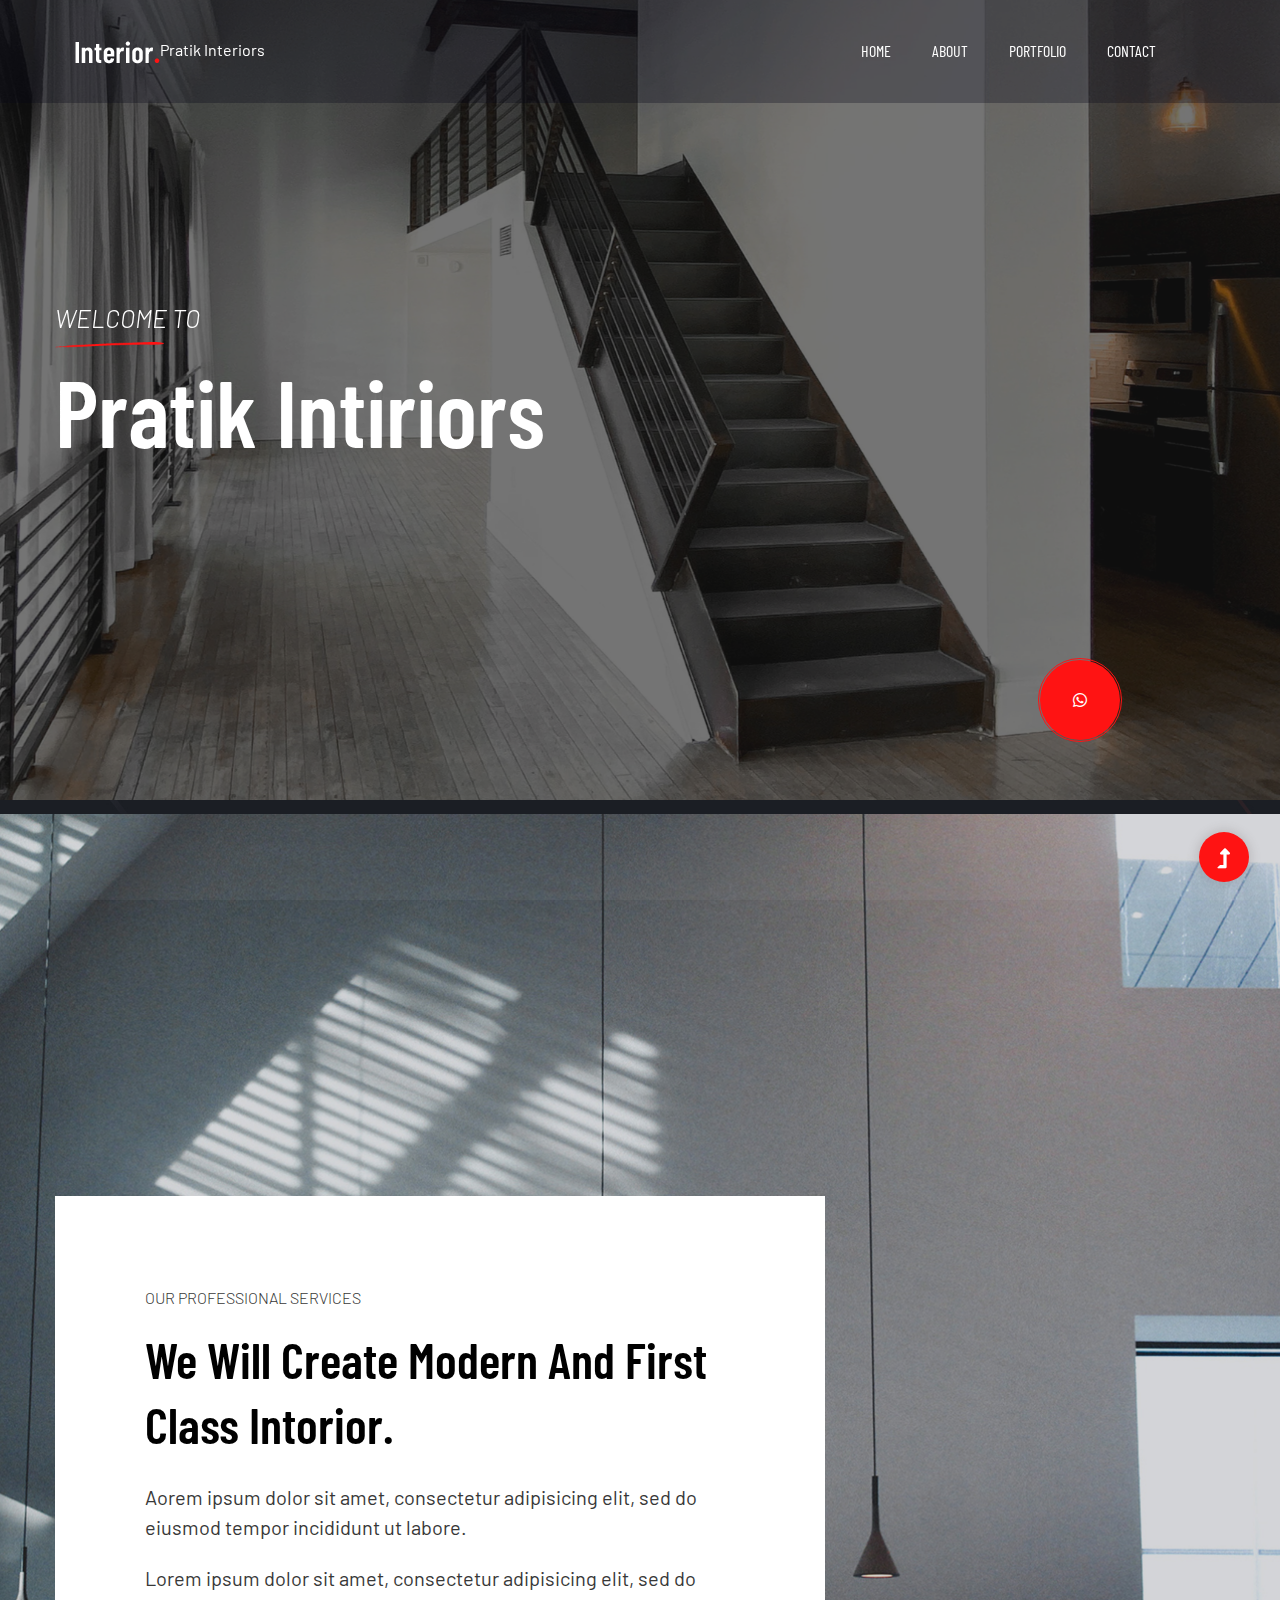
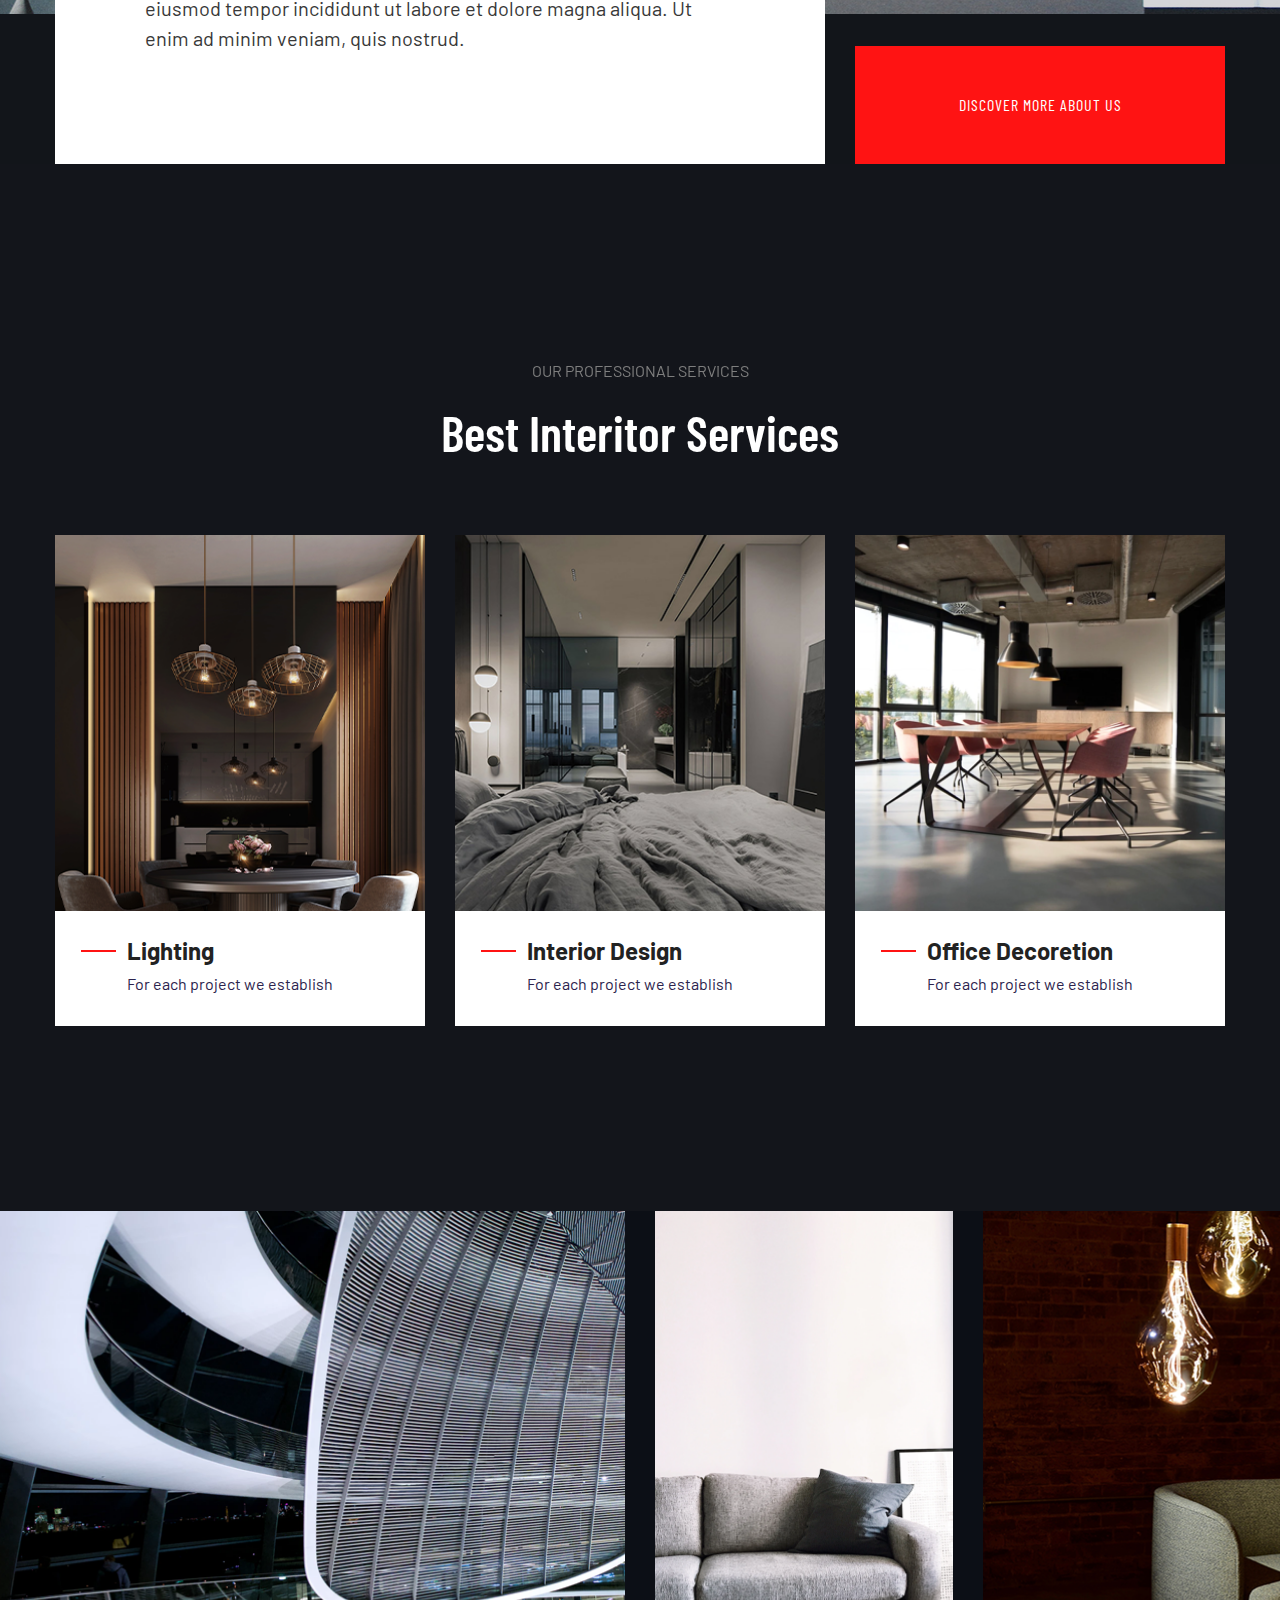
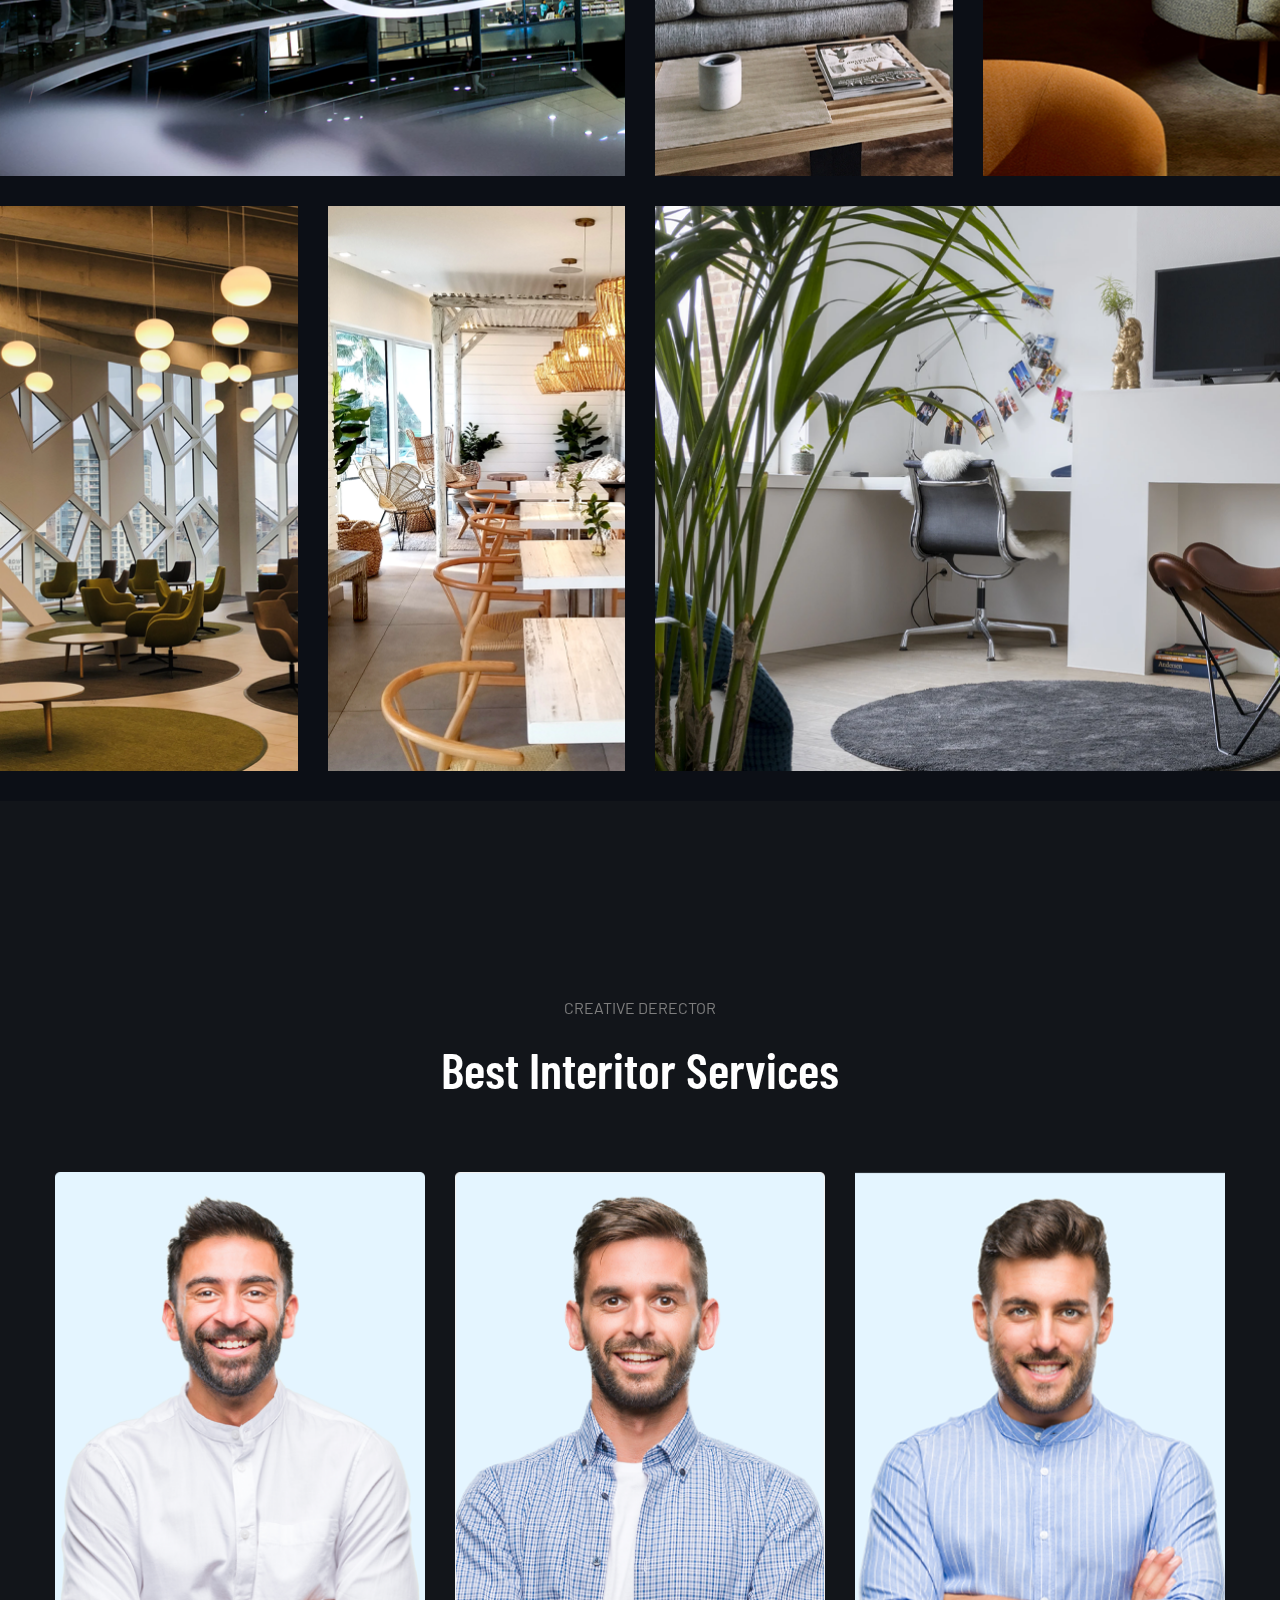
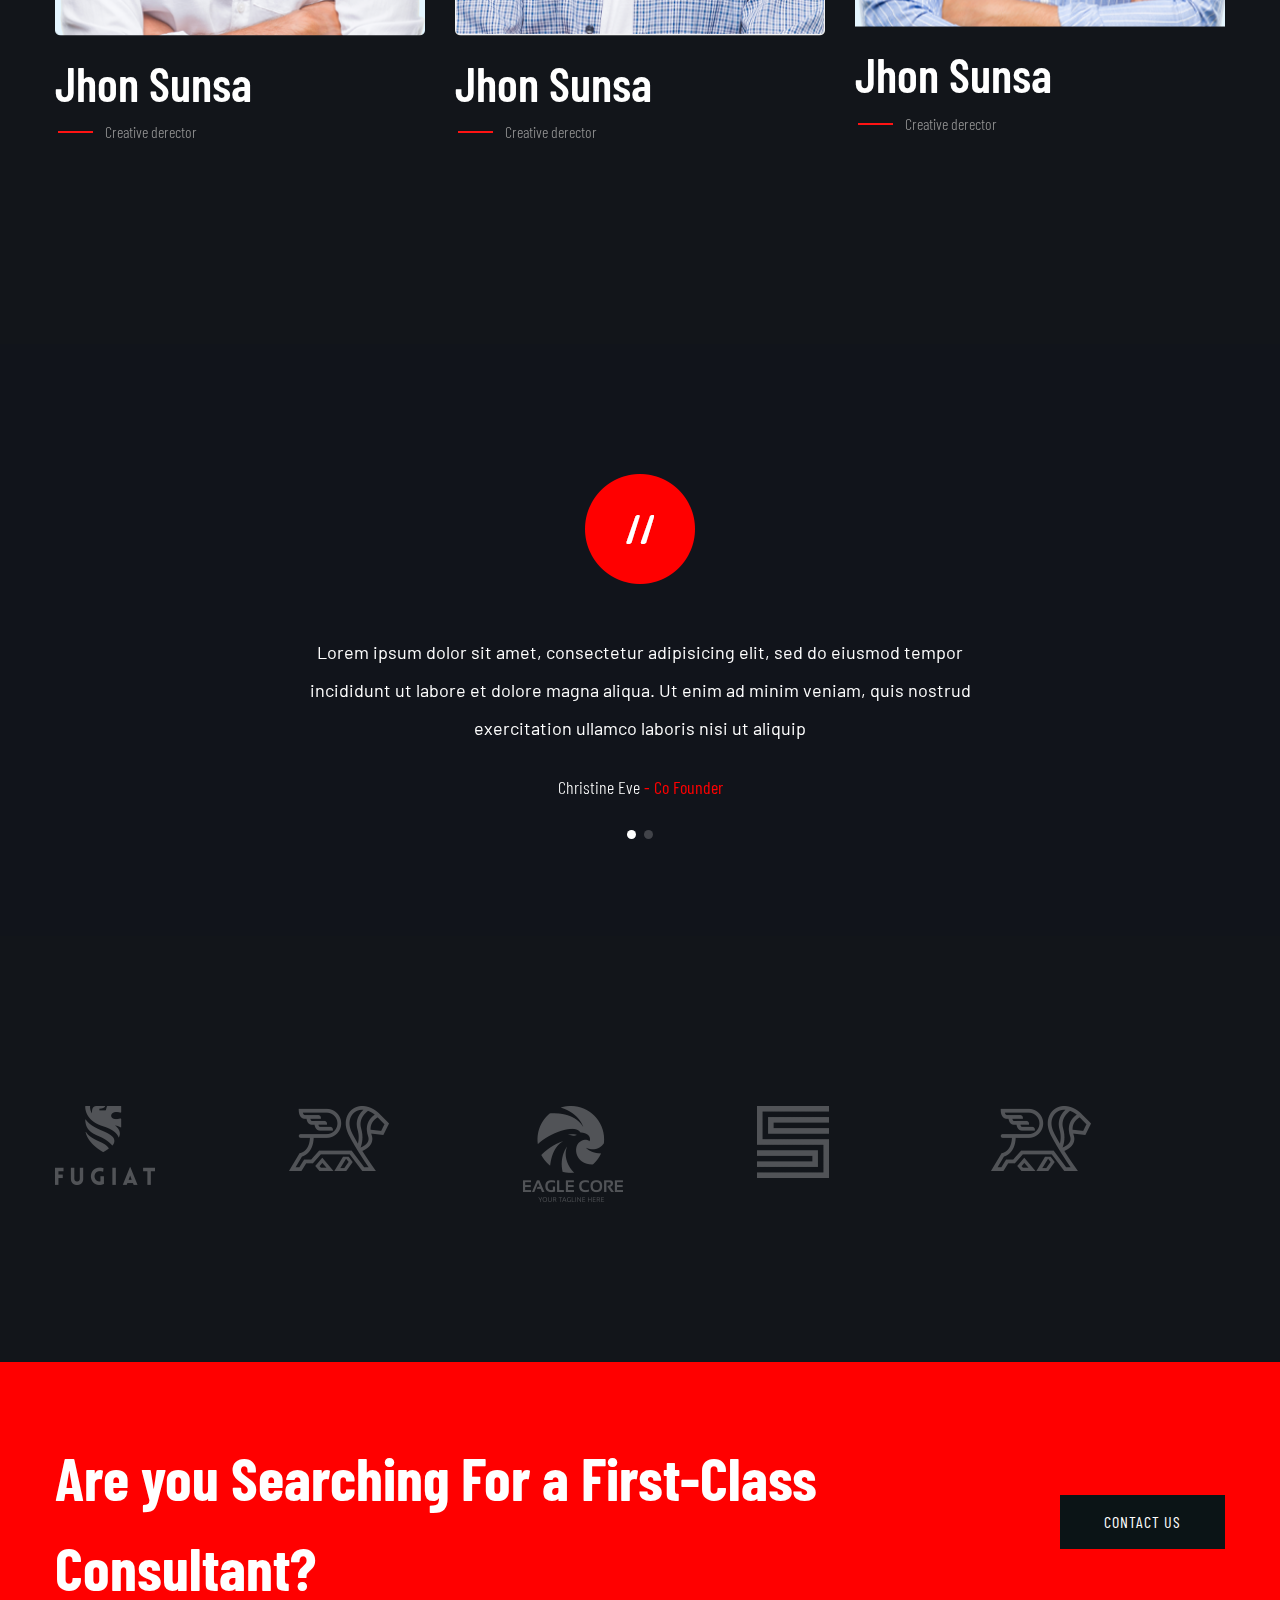
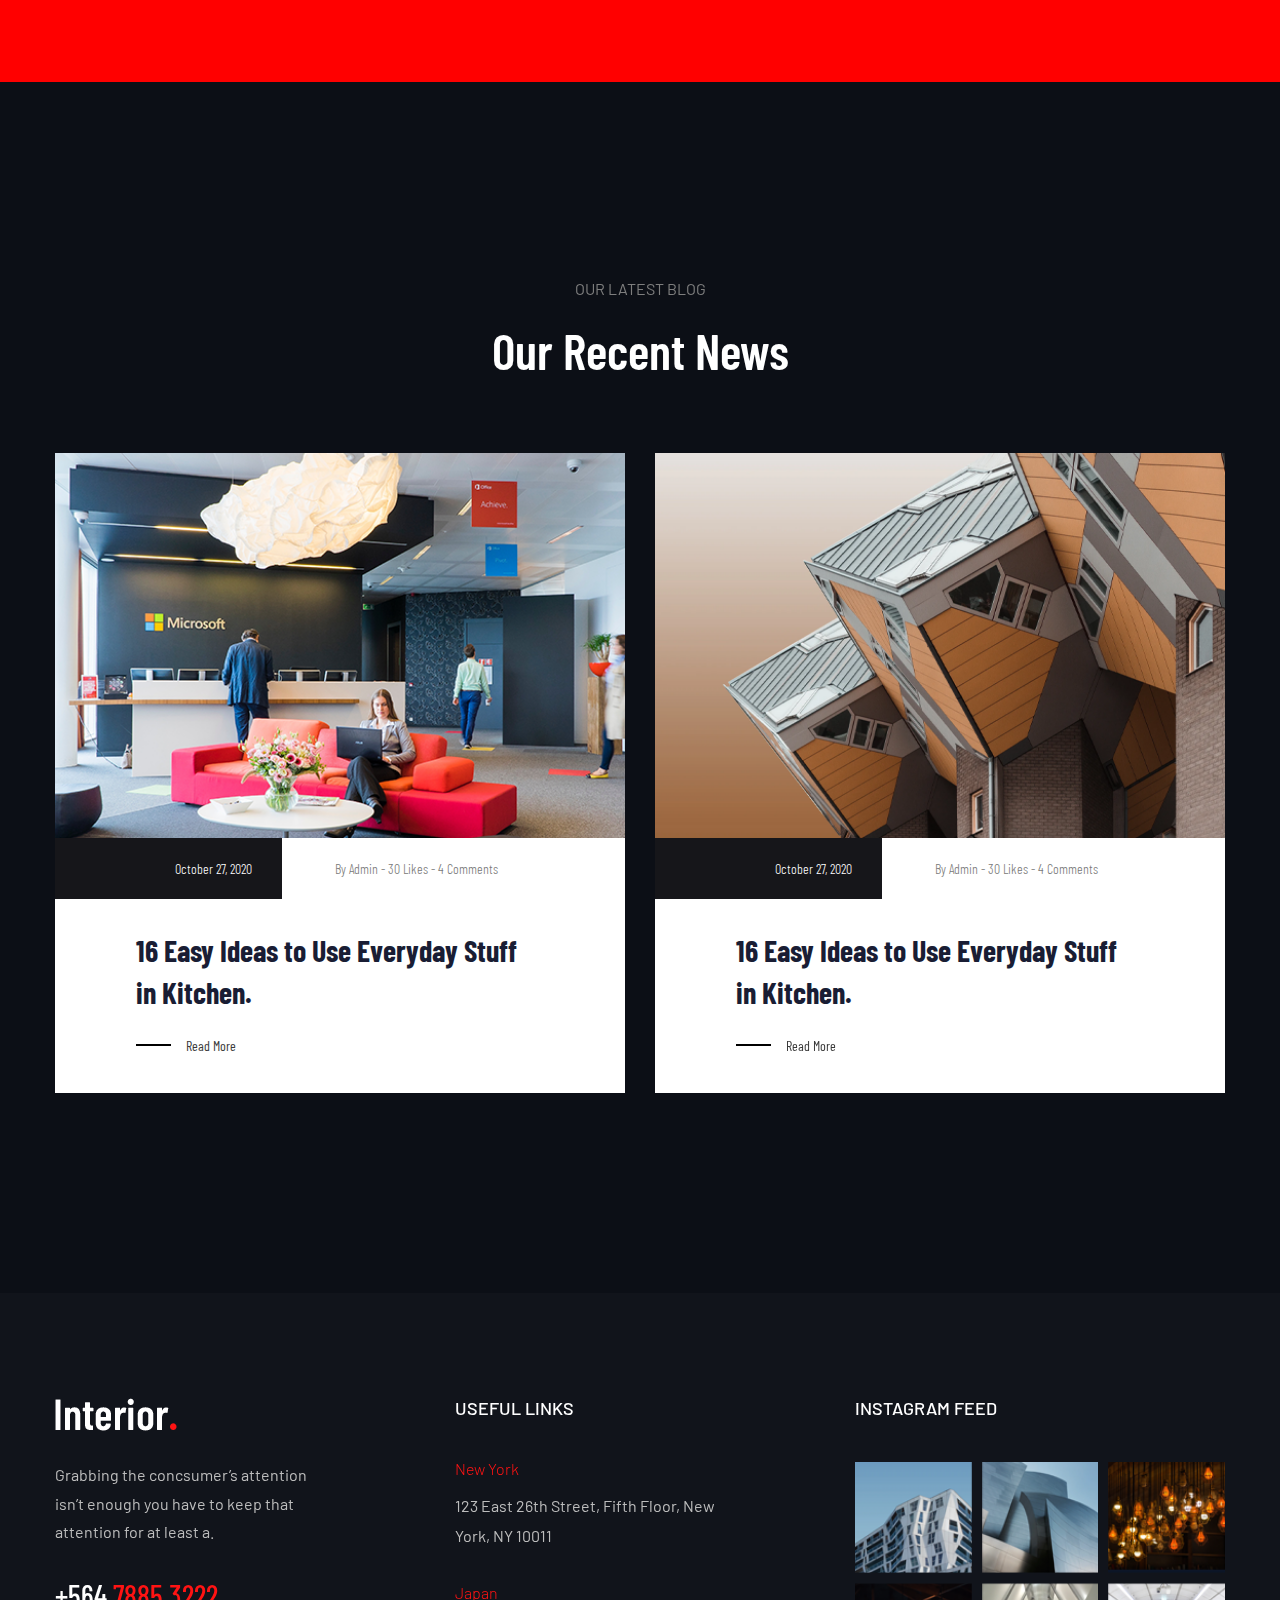
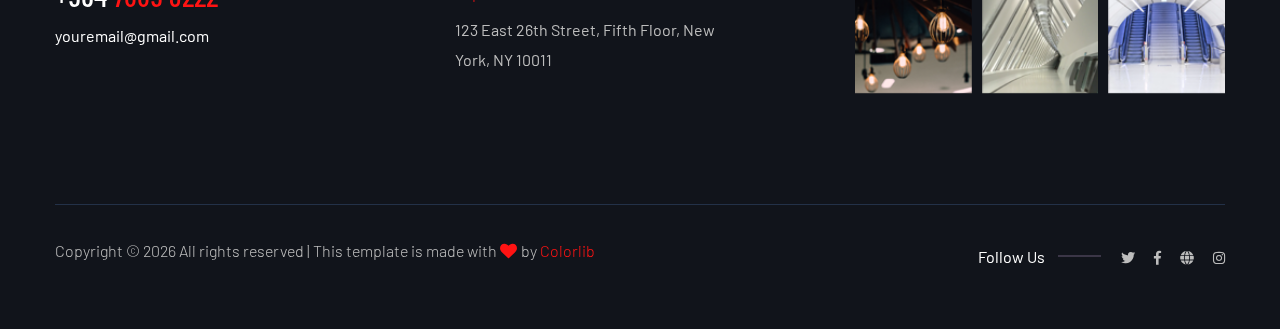
==== site/index.html @ 5733f77b "Initial VErsion" ====
<!DOCTYPE html>
<html class="no-js" lang="zxx">
  <head>
    <meta charset="utf-8" />
    <meta http-equiv="x-ua-compatible" content="ie=edge" />
    <title>Interior Design HTML-5 Template</title>
    <meta name="description" content="" />
    <meta name="viewport" content="width=device-width, initial-scale=1" />
    <link rel="manifest" href="site.webmanifest" />
    <link
      rel="shortcut icon"
      type="image/x-icon"
      href="assets/img/favicon.ico"
    />

    <!-- CSS here -->
    <link rel="stylesheet" href="assets/css/bootstrap.min.css" />
    <link rel="stylesheet" href="assets/css/owl.carousel.min.css" />
    <link rel="stylesheet" href="assets/css/slicknav.css" />
    <link rel="stylesheet" href="assets/css/flaticon.css" />
    <link rel="stylesheet" href="assets/css/animate.min.css" />
    <link rel="stylesheet" href="assets/css/magnific-popup.css" />
    <link rel="stylesheet" href="assets/css/fontawesome-all.min.css" />
    <link rel="stylesheet" href="assets/css/themify-icons.css" />
    <link rel="stylesheet" href="assets/css/slick.css" />
    <link rel="stylesheet" href="assets/css/nice-select.css" />
    <link rel="stylesheet" href="assets/css/style.css" />
  </head>

  <body class="body-bg">
    <!--? Preloader Start -->
    <div id="preloader-active">
      <div class="preloader d-flex align-items-center justify-content-center">
        <div class="preloader-inner position-relative">
          <div class="preloader-circle"></div>
          <div class="preloader-img pere-text">
            <img src="assets/img/logo/loder.jpg" alt="" />
          </div>
        </div>
      </div>
    </div>
    <header>
      <!-- Header Start -->
      <div class="header-area header-transparent">
        <div class="main-header header-sticky">
          <div class="container-fluid">
            <div
              class="menu-wrapper d-flex align-items-center justify-content-between"
            >
              <!-- Logo -->
              <div class="logo">
                <a href="index.html"
                  ><img src="assets/img/logo/logo.png" alt="" />Pratik
                  Interiors</a
                >
              </div>
              <!-- Main-menu -->
              <div class="main-menu f-right d-none d-lg-block">
                <nav>
                  <ul id="navigation">
                    <li><a href="index.html">Home</a></li>
                    <li><a href="about.html">About</a></li>
                    <li>
                      <a href="blog.html">Portfolio</a>
                      <ul class="submenu">
                        <li><a href="blog.html">Residential Projects</a></li>
                        <li>
                          <a href="blog_details.html">Commercial Projects</a>
                        </li>
                      </ul>
                    </li>
                    <li><a href="contact.html">Contact</a></li>
                  </ul>
                </nav>
              </div>
              <!-- Header-btn -->
              <!-- Mobile Menu -->
              <div class="col-12">
                <div class="mobile_menu d-block d-lg-none"></div>
              </div>
            </div>
          </div>
        </div>
      </div>
      <!-- Header End -->
    </header>
    <main>
      <!--? slider Area Start-->
      <div class="slider-area">
        <div class="slider-active dot-style">
          <!-- Single Slider -->
          <div
            class="single-slider slider-height hero-overly d-flex align-items-center"
          >
            <div class="container">
              <div class="row">
                <div class="col-xl-6 col-lg-6">
                  <div class="hero__caption">
                    <span data-animation="fadeInLeft" data-delay=".4s"
                      >Welcome to</span
                    >
                    <h1 data-animation="fadeInLeft" data-delay=".6s">
                      Pratik Intiriors
                    </h1>
                  </div>
                </div>
              </div>
            </div>
          </div>
          <!-- Single Slider -->
          <div
            class="single-slider slider-height hero-overly d-flex align-items-center"
          >
            <div class="container">
              <div class="row">
                <div class="col-xl-6 col-lg-6">
                  <div class="hero__caption">
                    <span data-animation="fadeInLeft" data-delay=".4s"
                      >Welcome to Intorior</span
                    >
                    <h1 data-animation="fadeInLeft" data-delay=".6s">
                      Modern Interior & Design
                    </h1>
                  </div>
                </div>
              </div>
            </div>
          </div>
        </div>
        <!-- Video icon -->
        <div class="video-icon">
          <a
            class="btn-icon"
            href="https://api.whatsapp.com/send?phone=+919704038269&amp;text=Hi%2C%20I%20would%20like%20to%20connect%20with%20Pratik%20Interiors."
            ><i class="fab fa-whatsapp"></i
          ></a>
        </div>
      </div>
      <!-- slider Area End-->
      <!--? our info Start -->
      <div
        class="our-info-area pt-10 pb-1 section-bg"
        data-background="assets/img/gallery/section_bg02.jpg"
      >
        <div class="container">
          <div class="row justify-content-between"></div>
        </div>
      </div>
      <!-- Our Info start -->
      <!--? Professional Services Start -->
      <div
        class="professional-services section-bg d-none d-md-block"
        data-background="assets/img/gallery/section_bg04.jpg"
      ></div>
      <div class="profession-caption">
        <div class="container">
          <div class="row align-items-end">
            <div class="col-lg-8">
              <!-- Section Tittle -->
              <div class="section-tittle profession-details">
                <span>Our Professional Services</span>
                <h2>We will create modern and first class intorior.</h2>
                <p>
                  Aorem ipsum dolor sit amet, consectetur adipisicing elit, sed
                  do eiusmod tempor incididunt ut labore.
                </p>
                <p>
                  Lorem ipsum dolor sit amet, consectetur adipisicing elit, sed
                  do eiusmod tempor incididunt ut labore et dolore magna aliqua.
                  Ut enim ad minim veniam, quis nostrud.
                </p>
              </div>
            </div>
            <div class="col-lg-4 col-md-6">
              <a href="about.html" class="btn btn3">Discover More About Us</a>
            </div>
          </div>
        </div>
      </div>
      <!-- Professional Services End -->
      <!-- our info End -->
      <!--? Services Ara Start -->
      <div class="services-area section-padding3">
        <div class="container">
          <div class="row justify-content-center">
            <div class="cl-xl-7 col-lg-8 col-md-10">
              <!-- Section Tittle -->
              <div class="section-tittle text-center mb-70">
                <span>Our Professional Services</span>
                <h2>Best Interitor Services</h2>
              </div>
            </div>
          </div>
          <div class="row">
            <div class="col-lg-4 col-md-6 col-sm-10">
              <div class="single-services mb-200">
                <div class="services-img">
                  <img src="assets/img/gallery/services1.png" alt="" />
                </div>
                <div class="services-caption">
                  <h3><a href="services.html">Lighting</a></h3>
                  <p class="pera1">For each project we establish</p>
                  <p class="pera2">
                    For each project we establish relationships with partners
                    who we know will help us.
                  </p>
                </div>
              </div>
            </div>
            <div class="col-lg-4 col-md-6 col-sm-10">
              <div class="single-services mb-200">
                <div class="services-img">
                  <img src="assets/img/gallery/services2.png" alt="" />
                </div>
                <div class="services-caption">
                  <h3><a href="services.html">Interior Design</a></h3>
                  <p class="pera1">For each project we establish</p>
                  <p class="pera2">
                    For each project we establish relationships with partners
                    who we know will help us.
                  </p>
                </div>
              </div>
            </div>
            <div class="col-lg-4 col-md-6 col-sm-10">
              <div class="single-services mb-200">
                <div class="services-img">
                  <img src="assets/img/gallery/services3.png" alt="" />
                </div>
                <div class="services-caption">
                  <h3><a href="services.html">Office Decoretion</a></h3>
                  <p class="pera1">For each project we establish</p>
                  <p class="pera2">
                    For each project we establish relationships with partners
                    who we know will help us.
                  </p>
                </div>
              </div>
            </div>
          </div>
        </div>
      </div>
      <!-- Services Ara End -->
      <!--? Gallery Area Start -->
      <div class="gallery-area">
        <div class="container-fluid p-0 fix">
          <div class="row">
            <div class="col-xl-6 col-lg-4 col-md-6">
              <div class="single-gallery mb-30">
                <div
                  class="gallery-img"
                  style="background-image: url(assets/img/gallery/gallery1.png)"
                ></div>
                <div class="thumb-content-box">
                  <div class="thumb-content">
                    <h3><span>Intorior</span>Burj Khalifa</h3>
                    <a href="work.html"><i class="fas fa-angle-right"></i></a>
                  </div>
                </div>
              </div>
            </div>
            <div class="col-xl-3 col-lg-4 col-md-6">
              <div class="single-gallery mb-30">
                <div
                  class="gallery-img"
                  style="background-image: url(assets/img/gallery/gallery2.png)"
                ></div>
                <div class="thumb-content-box">
                  <div class="thumb-content">
                    <h3><span>Intorior</span>Burj Khalifa</h3>
                    <a href="work.html"><i class="fas fa-angle-right"></i></a>
                  </div>
                </div>
              </div>
            </div>
            <div class="col-xl-3 col-lg-4 col-md-6">
              <div class="single-gallery mb-30">
                <div
                  class="gallery-img"
                  style="background-image: url(assets/img/gallery/gallery3.png)"
                ></div>
                <div class="thumb-content-box">
                  <div class="thumb-content">
                    <h3><span>Intorior</span>Burj Khalifa</h3>
                    <a href="work.html"><i class="fas fa-angle-right"></i></a>
                  </div>
                </div>
              </div>
            </div>
            <div class="col-xl-3 col-lg-4 col-md-6">
              <div class="single-gallery mb-30">
                <div
                  class="gallery-img"
                  style="background-image: url(assets/img/gallery/gallery4.png)"
                ></div>
                <div class="thumb-content-box">
                  <div class="thumb-content">
                    <h3><span>Intorior</span>Burj Khalifa</h3>
                    <a href="work.html"><i class="fas fa-angle-right"></i></a>
                  </div>
                </div>
              </div>
            </div>
            <div class="col-xl-3 col-lg-4 col-md-6">
              <div class="single-gallery mb-30">
                <div
                  class="gallery-img"
                  style="background-image: url(assets/img/gallery/gallery5.png)"
                ></div>
                <div class="thumb-content-box">
                  <div class="thumb-content">
                    <h3><span>Intorior</span>Burj Khalifa</h3>
                    <a href="work.html"><i class="fas fa-angle-right"></i></a>
                  </div>
                </div>
              </div>
            </div>
            <div class="col-xl-6 col-lg-4 col-md-6">
              <div class="single-gallery mb-30">
                <div
                  class="gallery-img"
                  style="background-image: url(assets/img/gallery/gallery6.png)"
                ></div>
                <div class="thumb-content-box">
                  <div class="thumb-content">
                    <h3><span>Intorior</span>Burj Khalifa</h3>
                    <a href="work.html"><i class="fas fa-angle-right"></i></a>
                  </div>
                </div>
              </div>
            </div>
          </div>
        </div>
      </div>
      <!-- Gallery Area End -->
      <!-- Team Start -->
      <div class="team-area section-padding30">
        <div class="container">
          <div class="row justify-content-center">
            <div class="cl-xl-7 col-lg-8 col-md-10">
              <!-- Section Tittle -->
              <div class="section-tittle text-center mb-70">
                <span>Creative derector</span>
                <h2>Best Interitor Services</h2>
              </div>
            </div>
          </div>
          <div class="row">
            <!-- single Tem -->
            <div class="col-xl-4 col-lg-4 col-md-6 col-sm-">
              <div class="single-team mb-30">
                <div class="team-img">
                  <img src="assets/img/gallery/team2.png" alt="" />
                </div>
                <div class="team-caption">
                  <h3><a href="#">Jhon Sunsa</a></h3>
                  <span>Creative derector</span>
                </div>
              </div>
            </div>
            <div class="col-xl-4 col-lg-4 col-md-6 col-sm-">
              <div class="single-team mb-30">
                <div class="team-img">
                  <img src="assets/img/gallery/team3.png" alt="" />
                </div>
                <div class="team-caption">
                  <h3><a href="#">Jhon Sunsa</a></h3>
                  <span>Creative derector</span>
                </div>
              </div>
            </div>
            <div class="col-xl-4 col-lg-4 col-md-6 col-sm-">
              <div class="single-team mb-30">
                <div class="team-img">
                  <img src="assets/img/gallery/team1.png" alt="" />
                </div>
                <div class="team-caption">
                  <h3><a href="#">Jhon Sunsa</a></h3>
                  <span>Creative derector</span>
                </div>
              </div>
            </div>
          </div>
        </div>
      </div>
      <!-- Team End -->
      <!-- Testimonial Start -->
      <div class="testimonial-area testimonial-padding">
        <div class="container">
          <!-- Testimonial contents -->
          <div class="row d-flex justify-content-center">
            <div class="col-xl-8 col-lg-8 col-md-10">
              <div class="h1-testimonial-active dot-style">
                <!-- Single Testimonial -->
                <div class="single-testimonial text-center">
                  <!-- Testimonial Content -->
                  <div class="testimonial-caption">
                    <div class="testimonial-top-cap">
                      <img src="assets/img/gallery/testi-logo.png" alt="" />
                      <p>
                        Lorem ipsum dolor sit amet, consectetur adipisicing
                        elit, sed do eiusmod tempor incididunt ut labore et
                        dolore magna aliqua. Ut enim ad minim veniam, quis
                        nostrud exercitation ullamco laboris nisi ut aliquip
                      </p>
                    </div>
                    <!-- founder -->
                    <div class="testimonial-founder">
                      <div class="founder-img">
                        <span><strong>Christine Eve</strong> - Co Founder</span>
                      </div>
                    </div>
                  </div>
                </div>
                <!-- Single Testimonial -->
                <div class="single-testimonial text-center">
                  <!-- Testimonial Content -->
                  <div class="testimonial-caption">
                    <div class="testimonial-top-cap">
                      <img src="assets/img/gallery/testi-logo.png" alt="" />
                      <p>
                        Lorem ipsum dolor sit amet, consectetur adipisicing
                        elit, sed do eiusmod tempor incididunt ut labore et
                        dolore magna aliqua. Ut enim ad minim veniam, quis
                        nostrud exercitation ullamco laboris nisi ut aliquip
                      </p>
                    </div>
                    <!-- founder -->
                    <div class="testimonial-founder">
                      <div class="founder-img">
                        <span><strong>Christine Eve</strong> - Co Founder</span>
                      </div>
                    </div>
                  </div>
                </div>
              </div>
            </div>
          </div>
        </div>
      </div>
      <!-- Testimonial End -->
      <!-- Brand Area Start -->
      <div class="brand-area pt-120 pb-120">
        <div class="container">
          <div class="brand-active brand-border pt-50 pb-40">
            <div class="single-brand">
              <img src="assets/img/gallery/brand1.png" alt="" />
            </div>
            <div class="single-brand">
              <img src="assets/img/gallery/brand2.png" alt="" />
            </div>
            <div class="single-brand">
              <img src="assets/img/gallery/brand3.png" alt="" />
            </div>
            <div class="single-brand">
              <img src="assets/img/gallery/brand4.png" alt="" />
            </div>
            <div class="single-brand">
              <img src="assets/img/gallery/brand2.png" alt="" />
            </div>
            <div class="single-brand">
              <img src="assets/img/gallery/brand5.png" alt="" />
            </div>
          </div>
        </div>
      </div>
      <!-- Brand Area End -->
      <!-- Want To work -->
      <section class="wantToWork-area w-padding2">
        <div class="container">
          <div class="row align-items-center justify-content-between">
            <div class="col-xl-8 col-lg-8 col-md-8">
              <div class="wantToWork-caption wantToWork-caption2">
                <h2>Are you Searching For a First-Class Consultant?</h2>
              </div>
            </div>
            <div class="col-xl-2 col-lg-2 col-md-3">
              <a href="#" class="btn btn-black f-right">Contact Us</a>
            </div>
          </div>
        </div>
      </section>
      <!-- Want To work End -->
      <!-- Blog Area Start -->
      <div class="home-blog-area section-padding30">
        <div class="container">
          <!-- Section Tittle -->
          <div class="row">
            <div class="col-lg-12">
              <div class="section-tittle text-center mb-70">
                <span>Our latest blog</span>
                <h2>Our recent news</h2>
              </div>
            </div>
          </div>
          <div class="row">
            <div class="col-xl-6 col-lg-6 col-md-6">
              <div class="home-blog-single mb-30">
                <div class="blog-img-cap">
                  <div class="blog-img">
                    <img src="assets/img/gallery/home_blog1.png" alt="" />
                  </div>
                  <ul>
                    <li class="black-bg">October 27, 2020</li>
                    <li>By Admin - 30 Likes - 4 Comments</li>
                  </ul>
                  <div class="blog-cap">
                    <h3>
                      <a href="blog_details.html"
                        >16 Easy Ideas to Use Everyday Stuff in Kitchen.</a
                      >
                    </h3>
                    <a href="blog_details.html" class="more-btn">Read more</a>
                  </div>
                </div>
              </div>
            </div>
            <div class="col-xl-6 col-lg-6 col-md-6">
              <div class="home-blog-single mb-30">
                <div class="blog-img-cap">
                  <div class="blog-img">
                    <img src="assets/img/gallery/home_blog2.png" alt="" />
                  </div>
                  <ul>
                    <li class="black-bg">October 27, 2020</li>
                    <li>By Admin - 30 Likes - 4 Comments</li>
                  </ul>
                  <div class="blog-cap">
                    <h3>
                      <a href="blog_details.html"
                        >16 Easy Ideas to Use Everyday Stuff in Kitchen.</a
                      >
                    </h3>
                    <a href="blog_details.html" class="more-btn">Read more</a>
                  </div>
                </div>
              </div>
            </div>
          </div>
        </div>
      </div>
      <!-- Blog Area End -->
    </main>
    <footer>
      <!--? Footer Start-->
      <div class="footer-area footer-bg">
        <div class="container">
          <div class="footer-top footer-padding">
            <div class="row d-flex justify-content-between">
              <div class="col-xl-3 col-lg-4 col-md-5 col-sm-8">
                <div class="single-footer-caption mb-50">
                  <!-- logo -->
                  <div class="footer-logo">
                    <a href="index.html"
                      ><img src="assets/img/logo/logo2_footer.png" alt=""
                    /></a>
                  </div>
                  <div class="footer-tittle">
                    <div class="footer-pera">
                      <p class="info1">
                        Grabbing the concsumer’s attention isn’t enough you have
                        to keep that attention for at least a.
                      </p>
                    </div>
                  </div>
                  <div class="footer-number">
                    <h4><span>+564 </span>7885 3222</h4>
                    <p>youremail@gmail.com</p>
                  </div>
                </div>
              </div>
              <div class="col-xl-3 col-lg-2 col-md-5 col-sm-6">
                <div class="single-footer-caption mb-50">
                  <div class="footer-tittle">
                    <h4>Useful Links</h4>
                  </div>
                  <div class="footer-cap">
                    <span>New York</span>
                    <p>123 East 26th Street, Fifth Floor, New York, NY 10011</p>
                  </div>
                  <div class="footer-cap">
                    <span>Japan</span>
                    <p>123 East 26th Street, Fifth Floor, New York, NY 10011</p>
                  </div>
                </div>
              </div>
              <!-- Instagram -->
              <div class="col-xl-4 col-lg-4 col-md-5 col-sm-7">
                <div class="single-footer-caption mb-50">
                  <div class="footer-tittle">
                    <h4>Instagram Feed</h4>
                  </div>
                  <div class="instagram-gellay">
                    <ul class="insta-feed">
                      <li>
                        <a href="#"
                          ><img src="assets/img/gallery/instagram1.png" alt=""
                        /></a>
                      </li>
                      <li>
                        <a href="#"
                          ><img src="assets/img/gallery/instagram2.png" alt=""
                        /></a>
                      </li>
                      <li>
                        <a href="#"
                          ><img src="assets/img/gallery/instagram3.png" alt=""
                        /></a>
                      </li>
                      <li>
                        <a href="#"
                          ><img src="assets/img/gallery/instagram4.png" alt=""
                        /></a>
                      </li>
                      <li>
                        <a href="#"
                          ><img src="assets/img/gallery/instagram5.png" alt=""
                        /></a>
                      </li>
                      <li>
                        <a href="#"
                          ><img src="assets/img/gallery/instagram6.png" alt=""
                        /></a>
                      </li>
                    </ul>
                  </div>
                </div>
              </div>
            </div>
          </div>
          <div class="footer-bottom">
            <div class="row d-flex justify-content-between align-items-center">
              <div class="col-xl-9 col-lg-8">
                <div class="footer-copy-right">
                  <p>
                    <!-- Link back to Colorlib can't be removed. Template is licensed under CC BY 3.0. -->
                    Copyright &copy;
                    <script>
                      document.write(new Date().getFullYear());
                    </script>
                    All rights reserved | This template is made with
                    <i class="fa fa-heart" aria-hidden="true"></i> by
                    <a href="https://colorlib.com" target="_blank">Colorlib</a>
                    <!-- Link back to Colorlib can't be removed. Template is licensed under CC BY 3.0. -->
                  </p>
                </div>
              </div>
              <div class="col-xl-3 col-lg-4">
                <!-- Footer Social -->
                <div class="footer-social f-right">
                  <span>Follow Us</span>
                  <a href="#"><i class="fab fa-twitter"></i></a>
                  <a href="https://www.facebook.com/sai4ull"
                    ><i class="fab fa-facebook-f"></i
                  ></a>
                  <a href="#"><i class="fas fa-globe"></i></a>
                  <a href="#"><i class="fab fa-instagram"></i></a>
                </div>
              </div>
            </div>
          </div>
        </div>
      </div>
      <!-- Footer End-->
    </footer>
    <!-- Scroll Up -->
    <div id="back-top">
      <a title="Go to Top" href="#"> <i class="fas fa-level-up-alt"></i></a>
    </div>

    <!-- JS here -->
    <!-- All JS Custom Plugins Link Here here -->
    <script src="./assets/js/vendor/modernizr-3.5.0.min.js"></script>
    <!-- Jquery, Popper, Bootstrap -->
    <script src="./assets/js/vendor/jquery-1.12.4.min.js"></script>
    <script src="./assets/js/popper.min.js"></script>
    <script src="./assets/js/bootstrap.min.js"></script>
    <!-- Jquery Mobile Menu -->
    <script src="./assets/js/jquery.slicknav.min.js"></script>

    <!-- Jquery Slick , Owl-Carousel Plugins -->
    <script src="./assets/js/owl.carousel.min.js"></script>
    <script src="./assets/js/slick.min.js"></script>
    <!-- One Page, Animated-HeadLin -->
    <script src="./assets/js/wow.min.js"></script>
    <script src="./assets/js/animated.headline.js"></script>
    <script src="./assets/js/jquery.magnific-popup.js"></script>

    <!-- Nice-select, sticky -->
    <script src="./assets/js/jquery.nice-select.min.js"></script>
    <script src="./assets/js/jquery.sticky.js"></script>

    <!-- contact js -->
    <script src="./assets/js/contact.js"></script>
    <script src="./assets/js/jquery.form.js"></script>
    <script src="./assets/js/jquery.validate.min.js"></script>
    <script src="./assets/js/mail-script.js"></script>
    <script src="./assets/js/jquery.ajaxchimp.min.js"></script>

    <!-- Jquery Plugins, main Jquery -->
    <script src="./assets/js/plugins.js"></script>
    <script src="./assets/js/main.js"></script>
  </body>
</html>
---- site/assets/css/flaticon.css ----
/*
  	Flaticon icon font: Flaticon
  	Creation date: 07/04/2020 05:31
  	*/

@font-face {
  font-family: "Flaticon";
  src: url("../fonts/Flaticon.eot");
  src: url("../fonts/Flaticon.eot?#iefix") format("embedded-opentype"),
       url("../fonts/Flaticon.woff2") format("woff2"),
       url("../fonts/Flaticon.woff") format("woff"),
       url("../fonts/Flaticon.ttf") format("truetype"),
       url("../fonts/Flaticon.svg#Flaticon") format("svg");
  font-weight: normal;
  font-style: normal;
}

@media screen and (-webkit-min-device-pixel-ratio:0) {
  @font-face {
    font-family: "Flaticon";
    src: url("../fonts/Flaticon.svg#Flaticon") format("svg");
  }
}

[class^="flaticon-"]:before, [class*=" flaticon-"]:before,
[class^="flaticon-"]:after, [class*=" flaticon-"]:after {   
  font-family: Flaticon;
font-style: normal;
}

.flaticon-shipped:before { content: "\f100"; }
.flaticon-ship:before { content: "\f101"; }
.flaticon-plane:before { content: "\f102"; }
.flaticon-support:before { content: "\f103"; }
.flaticon-clock:before { content: "\f104"; }
.flaticon-place:before { content: "\f105"; }
---- site/assets/css/themify-icons.css ----
@font-face {
	font-family: 'themify';
	src:url('../fonts/themify.eot?-fvbane');


	src:url('../fonts/themify.eot?#iefix-fvbane') format('embedded-opentype'),
		url('../fonts/themify.woff?-fvbane') format('woff'),
		url('../fonts/themify.ttf?-fvbane') format('truetype'),
		url('../fonts/themify.svg?-fvbane#themify') format('svg');
	font-weight: normal;
	font-style: normal;
}

[class^="ti-"], [class*=" ti-"] {
	font-family: 'themify';
	speak: none;
	font-style: normal;
	font-weight: normal;
	font-variant: normal;
	text-transform: none;
	line-height: 1;

	/* Better Font Rendering =========== */
	-webkit-font-smoothing: antialiased;
	-moz-osx-font-smoothing: grayscale;
}

.ti-wand:before {
	content: "\e600";
}
.ti-volume:before {
	content: "\e601";
}
.ti-user:before {
	content: "\e602";
}
.ti-unlock:before {
	content: "\e603";
}
.ti-unlink:before {
	content: "\e604";
}
.ti-trash:before {
	content: "\e605";
}
.ti-thought:before {
	content: "\e606";
}
.ti-target:before {
	content: "\e607";
}
.ti-tag:before {
	content: "\e608";
}
.ti-tablet:before {
	content: "\e609";
}
.ti-star:before {
	content: "\e60a";
}
.ti-spray:before {
	content: "\e60b";
}
.ti-signal:before {
	content: "\e60c";
}
.ti-shopping-cart:before {
	content: "\e60d";
}
.ti-shopping-cart-full:before {
	content: "\e60e";
}
.ti-settings:before {
	content: "\e60f";
}
.ti-search:before {
	content: "\e610";
}
.ti-zoom-in:before {
	content: "\e611";
}
.ti-zoom-out:before {
	content: "\e612";
}
.ti-cut:before {
	content: "\e613";
}
.ti-ruler:before {
	content: "\e614";
}
.ti-ruler-pencil:before {
	content: "\e615";
}
.ti-ruler-alt:before {
	content: "\e616";
}
.ti-bookmark:before {
	content: "\e617";
}
.ti-bookmark-alt:before {
	content: "\e618";
}
.ti-reload:before {
	content: "\e619";
}
.ti-plus:before {
	content: "\e61a";
}
.ti-pin:before {
	content: "\e61b";
}
.ti-pencil:before {
	content: "\e61c";
}
.ti-pencil-alt:before {
	content: "\e61d";
}
.ti-paint-roller:before {
	content: "\e61e";
}
.ti-paint-bucket:before {
	content: "\e61f";
}
.ti-na:before {
	content: "\e620";
}
.ti-mobile:before {
	content: "\e621";
}
.ti-minus:before {
	content: "\e622";
}
.ti-medall:before {
	content: "\e623";
}
.ti-medall-alt:before {
	content: "\e624";
}
.ti-marker:before {
	content: "\e625";
}
.ti-marker-alt:before {
	content: "\e626";
}
.ti-arrow-up:before {
	content: "\e627";
}
.ti-arrow-right:before {
	content: "\e628";
}
.ti-arrow-left:before {
	content: "\e629";
}
.ti-arrow-down:before {
	content: "\e62a";
}
.ti-lock:before {
	content: "\e62b";
}
.ti-location-arrow:before {
	content: "\e62c";
}
.ti-link:before {
	content: "\e62d";
}
.ti-layout:before {
	content: "\e62e";
}
.ti-layers:before {
	content: "\e62f";
}
.ti-layers-alt:before {
	content: "\e630";
}
.ti-key:before {
	content: "\e631";
}
.ti-import:before {
	content: "\e632";
}
.ti-image:before {
	content: "\e633";
}
.ti-heart:before {
	content: "\e634";
}
.ti-heart-broken:before {
	content: "\e635";
}
.ti-hand-stop:before {
	content: "\e636";
}
.ti-hand-open:before {
	content: "\e637";
}
.ti-hand-drag:before {
	content: "\e638";
}
.ti-folder:before {
	content: "\e639";
}
.ti-flag:before {
	content: "\e63a";
}
.ti-flag-alt:before {
	content: "\e63b";
}
.ti-flag-alt-2:before {
	content: "\e63c";
}
.ti-eye:before {
	content: "\e63d";
}
.ti-export:before {
	content: "\e63e";
}
.ti-exchange-vertical:before {
	content: "\e63f";
}
.ti-desktop:before {
	content: "\e640";
}
.ti-cup:before {
	content: "\e641";
}
.ti-crown:before {
	content: "\e642";
}
.ti-comments:before {
	content: "\e643";
}
.ti-comment:before {
	content: "\e644";
}
.ti-comment-alt:before {
	content: "\e645";
}
.ti-close:before {
	content: "\e646";
}
.ti-clip:before {
	content: "\e647";
}
.ti-angle-up:before {
	content: "\e648";
}
.ti-angle-right:before {
	content: "\e649";
}
.ti-angle-left:before {
	content: "\e64a";
}
.ti-angle-down:before {
	content: "\e64b";
}
.ti-check:before {
	content: "\e64c";
}
.ti-check-box:before {
	content: "\e64d";
}
.ti-camera:before {
	content: "\e64e";
}
.ti-announcement:before {
	content: "\e64f";
}
.ti-brush:before {
	content: "\e650";
}
.ti-briefcase:before {
	content: "\e651";
}
.ti-bolt:before {
	content: "\e652";
}
.ti-bolt-alt:before {
	content: "\e653";
}
.ti-blackboard:before {
	content: "\e654";
}
.ti-bag:before {
	content: "\e655";
}
.ti-move:before {
	content: "\e656";
}
.ti-arrows-vertical:before {
	content: "\e657";
}
.ti-arrows-horizontal:before {
	content: "\e658";
}
.ti-fullscreen:before {
	content: "\e659";
}
.ti-arrow-top-right:before {
	content: "\e65a";
}
.ti-arrow-top-left:before {
	content: "\e65b";
}
.ti-arrow-circle-up:before {
	content: "\e65c";
}
.ti-arrow-circle-right:before {
	content: "\e65d";
}
.ti-arrow-circle-left:before {
	content: "\e65e";
}
.ti-arrow-circle-down:before {
	content: "\e65f";
}
.ti-angle-double-up:before {
	content: "\e660";
}
.ti-angle-double-right:before {
	content: "\e661";
}
.ti-angle-double-left:before {
	content: "\e662";
}
.ti-angle-double-down:before {
	content: "\e663";
}
.ti-zip:before {
	content: "\e664";
}
.ti-world:before {
	content: "\e665";
}
.ti-wheelchair:before {
	content: "\e666";
}
.ti-view-list:before {
	content: "\e667";
}
.ti-view-list-alt:before {
	content: "\e668";
}
.ti-view-grid:before {
	content: "\e669";
}
.ti-uppercase:before {
	content: "\e66a";
}
.ti-upload:before {
	content: "\e66b";
}
.ti-underline:before {
	content: "\e66c";
}
.ti-truck:before {
	content: "\e66d";
}
.ti-timer:before {
	content: "\e66e";
}
.ti-ticket:before {
	content: "\e66f";
}
.ti-thumb-up:before {
	content: "\e670";
}
.ti-thumb-down:before {
	content: "\e671";
}
.ti-text:before {
	content: "\e672";
}
.ti-stats-up:before {
	content: "\e673";
}
.ti-stats-down:before {
	content: "\e674";
}
.ti-split-v:before {
	content: "\e675";
}
.ti-split-h:before {
	content: "\e676";
}
.ti-smallcap:before {
	content: "\e677";
}
.ti-shine:before {
	content: "\e678";
}
.ti-shift-right:before {
	content: "\e679";
}
.ti-shift-left:before {
	content: "\e67a";
}
.ti-shield:before {
	content: "\e67b";
}
.ti-notepad:before {
	content: "\e67c";
}
.ti-server:before {
	content: "\e67d";
}
.ti-quote-right:before {
	content: "\e67e";
}
.ti-quote-left:before {
	content: "\e67f";
}
.ti-pulse:before {
	content: "\e680";
}
.ti-printer:before {
	content: "\e681";
}
.ti-power-off:before {
	content: "\e682";
}
.ti-plug:before {
	content: "\e683";
}
.ti-pie-chart:before {
	content: "\e684";
}
.ti-paragraph:before {
	content: "\e685";
}
.ti-panel:before {
	content: "\e686";
}
.ti-package:before {
	content: "\e687";
}
.ti-music:before {
	content: "\e688";
}
.ti-music-alt:before {
	content: "\e689";
}
.ti-mouse:before {
	content: "\e68a";
}
.ti-mouse-alt:before {
	content: "\e68b";
}
.ti-money:before {
	content: "\e68c";
}
.ti-microphone:before {
	content: "\e68d";
}
.ti-menu:before {
	content: "\e68e";
}
.ti-menu-alt:before {
	content: "\e68f";
}
.ti-map:before {
	content: "\e690";
}
.ti-map-alt:before {
	content: "\e691";
}
.ti-loop:before {
	content: "\e692";
}
.ti-location-pin:before {
	content: "\e693";
}
.ti-list:before {
	content: "\e694";
}
.ti-light-bulb:before {
	content: "\e695";
}
.ti-Italic:before {
	content: "\e696";
}
.ti-info:before {
	content: "\e697";
}
.ti-infinite:before {
	content: "\e698";
}
.ti-id-badge:before {
	content: "\e699";
}
.ti-hummer:before {
	content: "\e69a";
}
.ti-home:before {
	content: "\e69b";
}
.ti-help:before {
	content: "\e69c";
}
.ti-headphone:before {
	content: "\e69d";
}
.ti-harddrives:before {
	content: "\e69e";
}
.ti-harddrive:before {
	content: "\e69f";
}
.ti-gift:before {
	content: "\e6a0";
}
.ti-game:before {
	content: "\e6a1";
}
.ti-filter:before {
	content: "\e6a2";
}
.ti-files:before {
	content: "\e6a3";
}
.ti-file:before {
	content: "\e6a4";
}
.ti-eraser:before {
	content: "\e6a5";
}
.ti-envelope:before {
	content: "\e6a6";
}
.ti-download:before {
	content: "\e6a7";
}
.ti-direction:before {
	content: "\e6a8";
}
.ti-direction-alt:before {
	content: "\e6a9";
}
.ti-dashboard:before {
	content: "\e6aa";
}
.ti-control-stop:before {
	content: "\e6ab";
}
.ti-control-shuffle:before {
	content: "\e6ac";
}
.ti-control-play:before {
	content: "\e6ad";
}
.ti-control-pause:before {
	content: "\e6ae";
}
.ti-control-forward:before {
	content: "\e6af";
}
.ti-control-backward:before {
	content: "\e6b0";
}
.ti-cloud:before {
	content: "\e6b1";
}
.ti-cloud-up:before {
	content: "\e6b2";
}
.ti-cloud-down:before {
	content: "\e6b3";
}
.ti-clipboard:before {
	content: "\e6b4";
}
.ti-car:before {
	content: "\e6b5";
}
.ti-calendar:before {
	content: "\e6b6";
}
.ti-book:before {
	content: "\e6b7";
}
.ti-bell:before {
	content: "\e6b8";
}
.ti-basketball:before {
	content: "\e6b9";
}
.ti-bar-chart:before {
	content: "\e6ba";
}
.ti-bar-chart-alt:before {
	content: "\e6bb";
}
.ti-back-right:before {
	content: "\e6bc";
}
.ti-back-left:before {
	content: "\e6bd";
}
.ti-arrows-corner:before {
	content: "\e6be";
}
.ti-archive:before {
	content: "\e6bf";
}
.ti-anchor:before {
	content: "\e6c0";
}
.ti-align-right:before {
	content: "\e6c1";
}
.ti-align-left:before {
	content: "\e6c2";
}
.ti-align-justify:before {
	content: "\e6c3";
}
.ti-align-center:before {
	content: "\e6c4";
}
.ti-alert:before {
	content: "\e6c5";
}
.ti-alarm-clock:before {
	content: "\e6c6";
}
.ti-agenda:before {
	content: "\e6c7";
}
.ti-write:before {
	content: "\e6c8";
}
.ti-window:before {
	content: "\e6c9";
}
.ti-widgetized:before {
	content: "\e6ca";
}
.ti-widget:before {
	content: "\e6cb";
}
.ti-widget-alt:before {
	content: "\e6cc";
}
.ti-wallet:before {
	content: "\e6cd";
}
.ti-video-clapper:before {
	content: "\e6ce";
}
.ti-video-camera:before {
	content: "\e6cf";
}
.ti-vector:before {
	content: "\e6d0";
}
.ti-themify-logo:before {
	content: "\e6d1";
}
.ti-themify-favicon:before {
	content: "\e6d2";
}
.ti-themify-favicon-alt:before {
	content: "\e6d3";
}
.ti-support:before {
	content: "\e6d4";
}
.ti-stamp:before {
	content: "\e6d5";
}
.ti-split-v-alt:before {
	content: "\e6d6";
}
.ti-slice:before {
	content: "\e6d7";
}
.ti-shortcode:before {
	content: "\e6d8";
}
.ti-shift-right-alt:before {
	content: "\e6d9";
}
.ti-shift-left-alt:before {
	content: "\e6da";
}
.ti-ruler-alt-2:before {
	content: "\e6db";
}
.ti-receipt:before {
	content: "\e6dc";
}
.ti-pin2:before {
	content: "\e6dd";
}
.ti-pin-alt:before {
	content: "\e6de";
}
.ti-pencil-alt2:before {
	content: "\e6df";
}
.ti-palette:before {
	content: "\e6e0";
}
.ti-more:before {
	content: "\e6e1";
}
.ti-more-alt:before {
	content: "\e6e2";
}
.ti-microphone-alt:before {
	content: "\e6e3";
}
.ti-magnet:before {
	content: "\e6e4";
}
.ti-line-double:before {
	content: "\e6e5";
}
.ti-line-dotted:before {
	content: "\e6e6";
}
.ti-line-dashed:before {
	content: "\e6e7";
}
.ti-layout-width-full:before {
	content: "\e6e8";
}
.ti-layout-width-default:before {
	content: "\e6e9";
}
.ti-layout-width-default-alt:before {
	content: "\e6ea";
}
.ti-layout-tab:before {
	content: "\e6eb";
}
.ti-layout-tab-window:before {
	content: "\e6ec";
}
.ti-layout-tab-v:before {
	content: "\e6ed";
}
.ti-layout-tab-min:before {
	content: "\e6ee";
}
.ti-layout-slider:before {
	content: "\e6ef";
}
.ti-layout-slider-alt:before {
	content: "\e6f0";
}
.ti-layout-sidebar-right:before {
	content: "\e6f1";
}
.ti-layout-sidebar-none:before {
	content: "\e6f2";
}
.ti-layout-sidebar-left:before {
	content: "\e6f3";
}
.ti-layout-placeholder:before {
	content: "\e6f4";
}
.ti-layout-menu:before {
	content: "\e6f5";
}
.ti-layout-menu-v:before {
	content: "\e6f6";
}
.ti-layout-menu-separated:before {
	content: "\e6f7";
}
.ti-layout-menu-full:before {
	content: "\e6f8";
}
.ti-layout-media-right-alt:before {
	content: "\e6f9";
}
.ti-layout-media-right:before {
	content: "\e6fa";
}
.ti-layout-media-overlay:before {
	content: "\e6fb";
}
.ti-layout-media-overlay-alt:before {
	content: "\e6fc";
}
.ti-layout-media-overlay-alt-2:before {
	content: "\e6fd";
}
.ti-layout-media-left-alt:before {
	content: "\e6fe";
}
.ti-layout-media-left:before {
	content: "\e6ff";
}
.ti-layout-media-center-alt:before {
	content: "\e700";
}
.ti-layout-media-center:before {
	content: "\e701";
}
.ti-layout-list-thumb:before {
	content: "\e702";
}
.ti-layout-list-thumb-alt:before {
	content: "\e703";
}
.ti-layout-list-post:before {
	content: "\e704";
}
.ti-layout-list-large-image:before {
	content: "\e705";
}
.ti-layout-line-solid:before {
	content: "\e706";
}
.ti-layout-grid4:before {
	content: "\e707";
}
.ti-layout-grid3:before {
	content: "\e708";
}
.ti-layout-grid2:before {
	content: "\e709";
}
.ti-layout-grid2-thumb:before {
	content: "\e70a";
}
.ti-layout-cta-right:before {
	content: "\e70b";
}
.ti-layout-cta-left:before {
	content: "\e70c";
}
.ti-layout-cta-center:before {
	content: "\e70d";
}
.ti-layout-cta-btn-right:before {
	content: "\e70e";
}
.ti-layout-cta-btn-left:before {
	content: "\e70f";
}
.ti-layout-column4:before {
	content: "\e710";
}
.ti-layout-column3:before {
	content: "\e711";
}
.ti-layout-column2:before {
	content: "\e712";
}
.ti-layout-accordion-separated:before {
	content: "\e713";
}
.ti-layout-accordion-merged:before {
	content: "\e714";
}
.ti-layout-accordion-list:before {
	content: "\e715";
}
.ti-ink-pen:before {
	content: "\e716";
}
.ti-info-alt:before {
	content: "\e717";
}
.ti-help-alt:before {
	content: "\e718";
}
.ti-headphone-alt:before {
	content: "\e719";
}
.ti-hand-point-up:before {
	content: "\e71a";
}
.ti-hand-point-right:before {
	content: "\e71b";
}
.ti-hand-point-left:before {
	content: "\e71c";
}
.ti-hand-point-down:before {
	content: "\e71d";
}
.ti-gallery:before {
	content: "\e71e";
}
.ti-face-smile:before {
	content: "\e71f";
}
.ti-face-sad:before {
	content: "\e720";
}
.ti-credit-card:before {
	content: "\e721";
}
.ti-control-skip-forward:before {
	content: "\e722";
}
.ti-control-skip-backward:before {
	content: "\e723";
}
.ti-control-record:before {
	content: "\e724";
}
.ti-control-eject:before {
	content: "\e725";
}
.ti-comments-smiley:before {
	content: "\e726";
}
.ti-brush-alt:before {
	content: "\e727";
}
.ti-youtube:before {
	content: "\e728";
}
.ti-vimeo:before {
	content: "\e729";
}
.ti-twitter:before {
	content: "\e72a";
}
.ti-time:before {
	content: "\e72b";
}
.ti-tumblr:before {
	content: "\e72c";
}
.ti-skype:before {
	content: "\e72d";
}
.ti-share:before {
	content: "\e72e";
}
.ti-share-alt:before {
	content: "\e72f";
}
.ti-rocket:before {
	content: "\e730";
}
.ti-pinterest:before {
	content: "\e731";
}
.ti-new-window:before {
	content: "\e732";
}
.ti-microsoft:before {
	content: "\e733";
}
.ti-list-ol:before {
	content: "\e734";
}
.ti-linkedin:before {
	content: "\e735";
}
.ti-layout-sidebar-2:before {
	content: "\e736";
}
.ti-layout-grid4-alt:before {
	content: "\e737";
}
.ti-layout-grid3-alt:before {
	content: "\e738";
}
.ti-layout-grid2-alt:before {
	content: "\e739";
}
.ti-layout-column4-alt:before {
	content: "\e73a";
}
.ti-layout-column3-alt:before {
	content: "\e73b";
}
.ti-layout-column2-alt:before {
	content: "\e73c";
}
.ti-instagram:before {
	content: "\e73d";
}
.ti-google:before {
	content: "\e73e";
}
.ti-github:before {
	content: "\e73f";
}
.ti-flickr:before {
	content: "\e740";
}
.ti-facebook:before {
	content: "\e741";
}
.ti-dropbox:before {
	content: "\e742";
}
.ti-dribbble:before {
	content: "\e743";
}
.ti-apple:before {
	content: "\e744";
}
.ti-android:before {
	content: "\e745";
}
.ti-save:before {
	content: "\e746";
}
.ti-save-alt:before {
	content: "\e747";
}
.ti-yahoo:before {
	content: "\e748";
}
.ti-wordpress:before {
	content: "\e749";
}
.ti-vimeo-alt:before {
	content: "\e74a";
}
.ti-twitter-alt:before {
	content: "\e74b";
}
.ti-tumblr-alt:before {
	content: "\e74c";
}
.ti-trello:before {
	content: "\e74d";
}
.ti-stack-overflow:before {
	content: "\e74e";
}
.ti-soundcloud:before {
	content: "\e74f";
}
.ti-sharethis:before {
	content: "\e750";
}
.ti-sharethis-alt:before {
	content: "\e751";
}
.ti-reddit:before {
	content: "\e752";
}
.ti-pinterest-alt:before {
	content: "\e753";
}
.ti-microsoft-alt:before {
	content: "\e754";
}
.ti-linux:before {
	content: "\e755";
}
.ti-jsfiddle:before {
	content: "\e756";
}
.ti-joomla:before {
	content: "\e757";
}
.ti-html5:before {
	content: "\e758";
}
.ti-flickr-alt:before {
	content: "\e759";
}
.ti-email:before {
	content: "\e75a";
}
.ti-drupal:before {
	content: "\e75b";
}
.ti-dropbox-alt:before {
	content: "\e75c";
}
.ti-css3:before {
	content: "\e75d";
}
.ti-rss:before {
	content: "\e75e";
}
.ti-rss-alt:before {
	content: "\e75f";
}
---- site/assets/css/nice-select.css ----
.nice-select {
  -webkit-tap-highlight-color: transparent;
  background-color: #fff;
  border-radius: 5px;
  border: solid 1px #e8e8e8;
  box-sizing: border-box;
  clear: both;
  cursor: pointer;
  display: block;
  float: left;
  font-family: inherit;
  font-size: 14px;
  font-weight: normal;
  height: 42px;
  line-height: 40px;
  outline: none;
  padding-left: 18px;
  padding-right: 30px;
  position: relative;
  text-align: left !important;
  -webkit-transition: all 0.2s ease-in-out;
  transition: all 0.2s ease-in-out;
  -webkit-user-select: none;
     -moz-user-select: none;
      -ms-user-select: none;
          user-select: none;
  white-space: nowrap;
  width: auto; }
  .nice-select:hover {
    border-color: #dbdbdb; }
  .nice-select:active, .nice-select.open, .nice-select:focus {
    border-color: #999; }
  .nice-select:after {
    border-bottom: 2px solid #999;
    border-right: 2px solid #999;
    content: '';
    display: block;
    height: 5px;
    margin-top: -4px;
    pointer-events: none;
    position: absolute;
    right: 12px;
    top: 50%;
    -webkit-transform-origin: 66% 66%;
        -ms-transform-origin: 66% 66%;
            transform-origin: 66% 66%;
    -webkit-transform: rotate(45deg);
        -ms-transform: rotate(45deg);
            transform: rotate(45deg);
    -webkit-transition: all 0.15s ease-in-out;
    transition: all 0.15s ease-in-out;
    width: 5px; }
  .nice-select.open:after {
    -webkit-transform: rotate(-135deg);
        -ms-transform: rotate(-135deg);
            transform: rotate(-135deg); }
  .nice-select.open .list {
    opacity: 1;
    pointer-events: auto;
    -webkit-transform: scale(1) translateY(0);
        -ms-transform: scale(1) translateY(0);
            transform: scale(1) translateY(0); }
  .nice-select.disabled {
    border-color: #ededed;
    color: #999;
    pointer-events: none; }
    .nice-select.disabled:after {
      border-color: #cccccc; }
  .nice-select.wide {
    width: 100%; }
    .nice-select.wide .list {
      left: 0 !important;
      right: 0 !important; }
  .nice-select.right {
    float: right; }
    .nice-select.right .list {
      left: auto;
      right: 0; }
  .nice-select.small {
    font-size: 12px;
    height: 36px;
    line-height: 34px; }
    .nice-select.small:after {
      height: 4px;
      width: 4px; }
    .nice-select.small .option {
      line-height: 34px;
      min-height: 34px; }
  .nice-select .list {
    background-color: #fff;
    border-radius: 5px;
    box-shadow: 0 0 0 1px rgba(68, 68, 68, 0.11);
    box-sizing: border-box;
    margin-top: 4px;
    opacity: 0;
    overflow: hidden;
    padding: 0;
    pointer-events: none;
    position: absolute;
    top: 100%;
    left: 0;
    -webkit-transform-origin: 50% 0;
        -ms-transform-origin: 50% 0;
            transform-origin: 50% 0;
    -webkit-transform: scale(0.75) translateY(-21px);
        -ms-transform: scale(0.75) translateY(-21px);
            transform: scale(0.75) translateY(-21px);
    -webkit-transition: all 0.2s cubic-bezier(0.5, 0, 0, 1.25), opacity 0.15s ease-out;
    transition: all 0.2s cubic-bezier(0.5, 0, 0, 1.25), opacity 0.15s ease-out;
    z-index: 9; }
    .nice-select .list:hover .option:not(:hover) {
      background-color: transparent !important; }
  .nice-select .option {
    cursor: pointer;
    font-weight: 400;
    line-height: 40px;
    list-style: none;
    min-height: 40px;
    outline: none;
    padding-left: 18px;
    padding-right: 29px;
    text-align: left;
    -webkit-transition: all 0.2s;
    transition: all 0.2s; }
    .nice-select .option:hover, .nice-select .option.focus, .nice-select .option.selected.focus {
      background-color: #f6f6f6; }
    .nice-select .option.selected {
      font-weight: bold; }
    .nice-select .option.disabled {
      background-color: transparent;
      color: #999;
      cursor: default; }

.no-csspointerevents .nice-select .list {
  display: none; }

.no-csspointerevents .nice-select.open .list {
  display: block; }
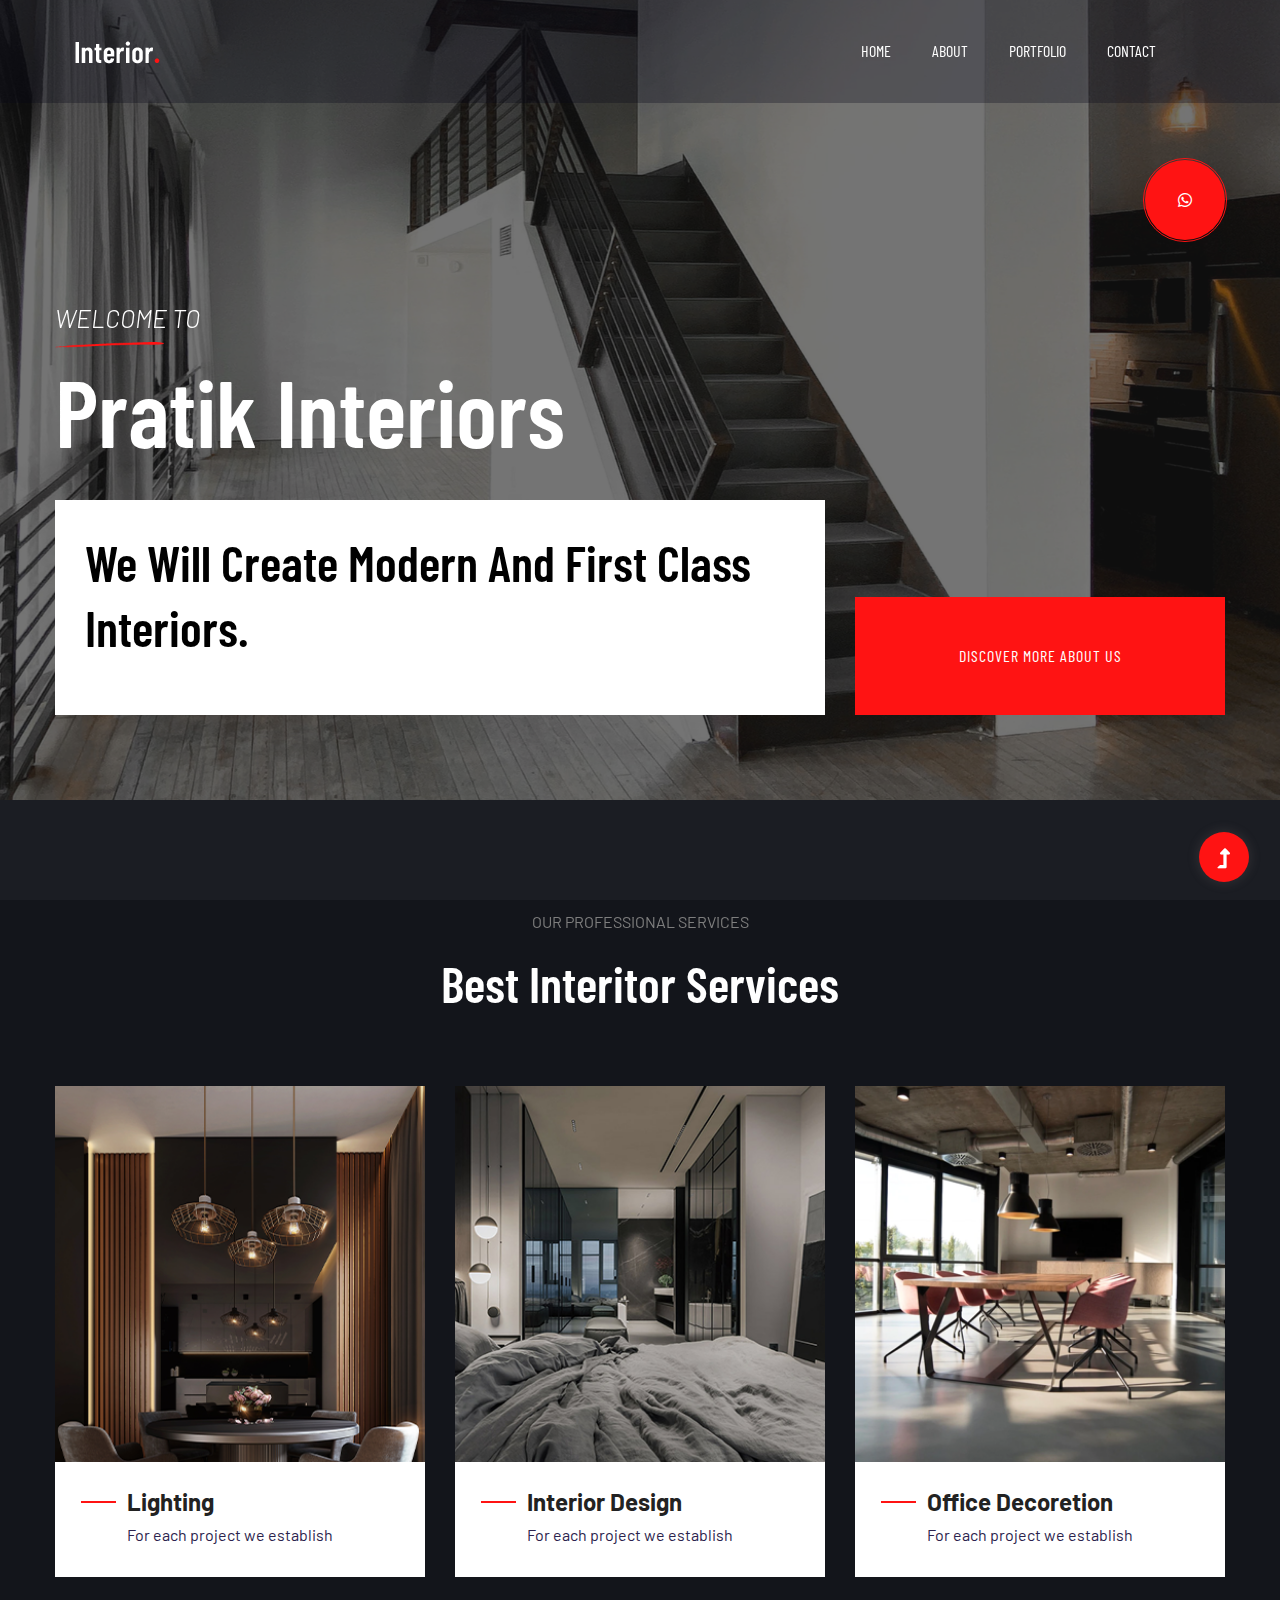
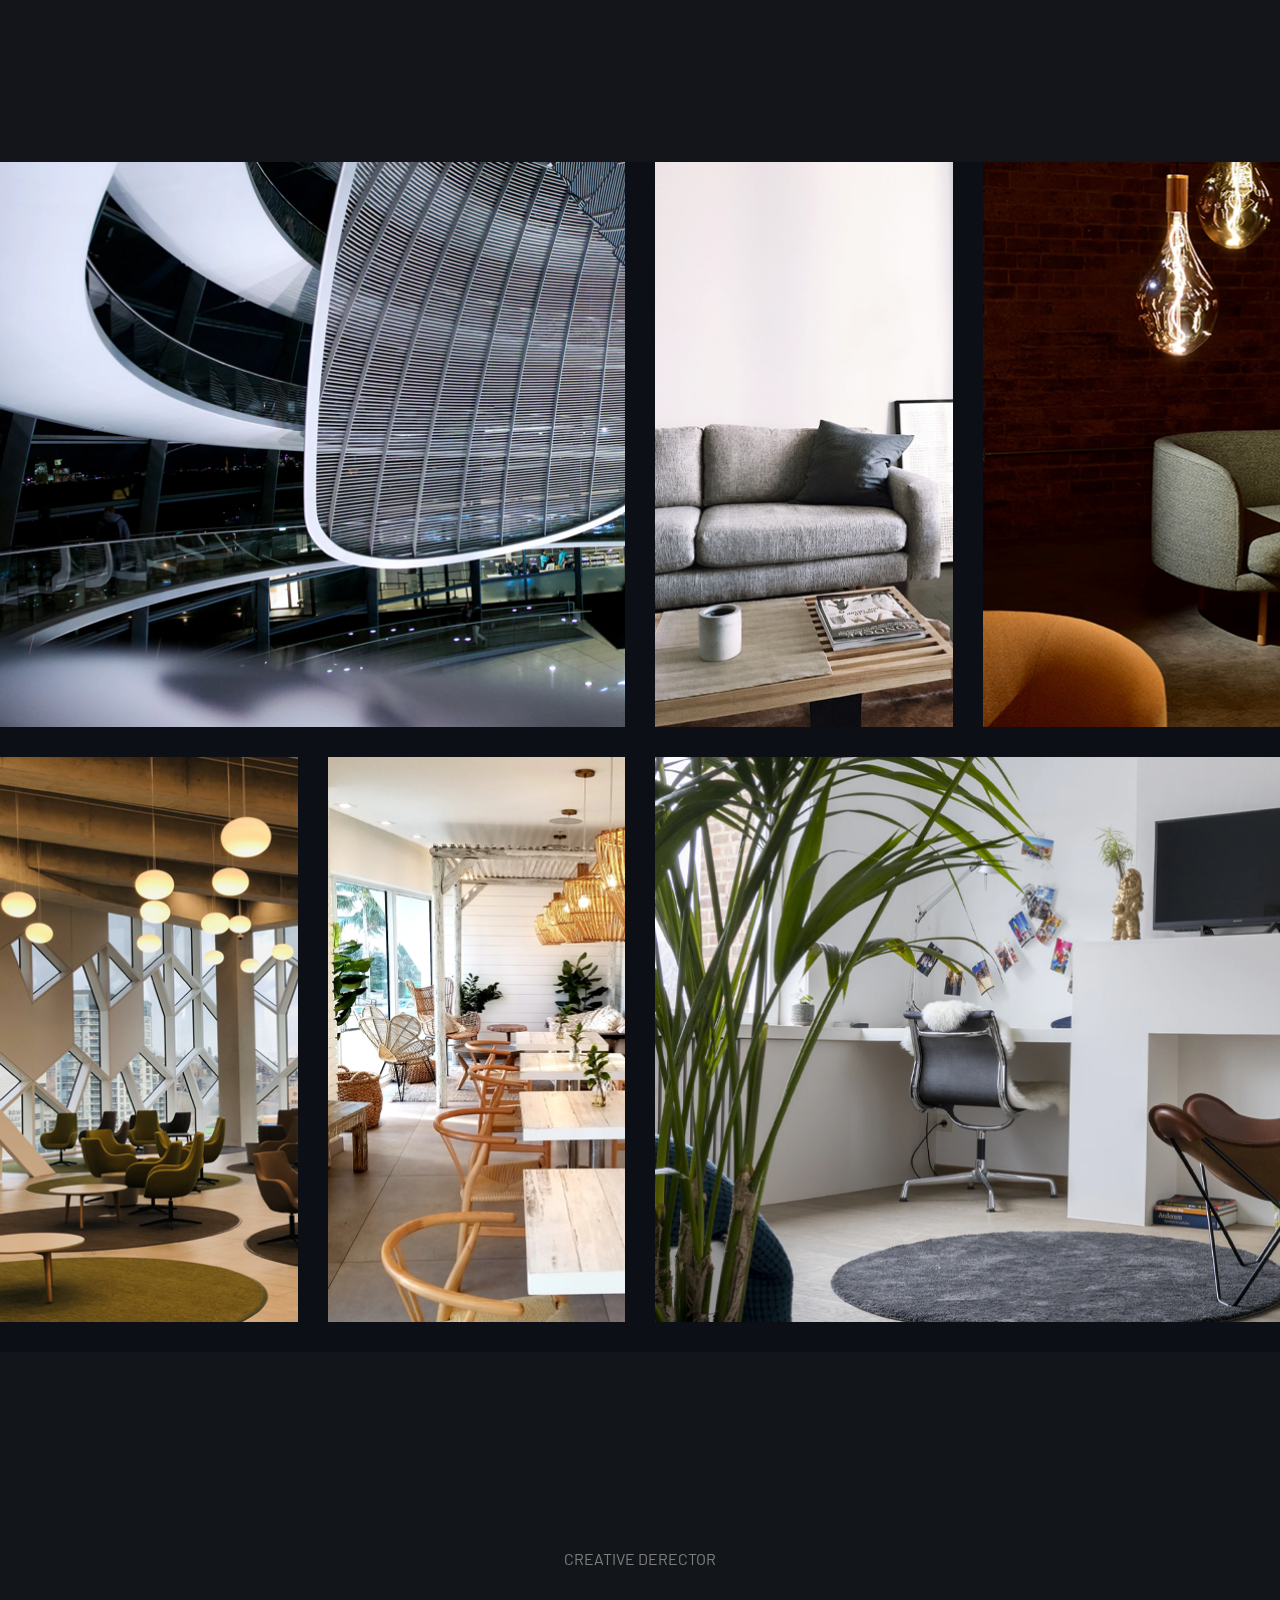
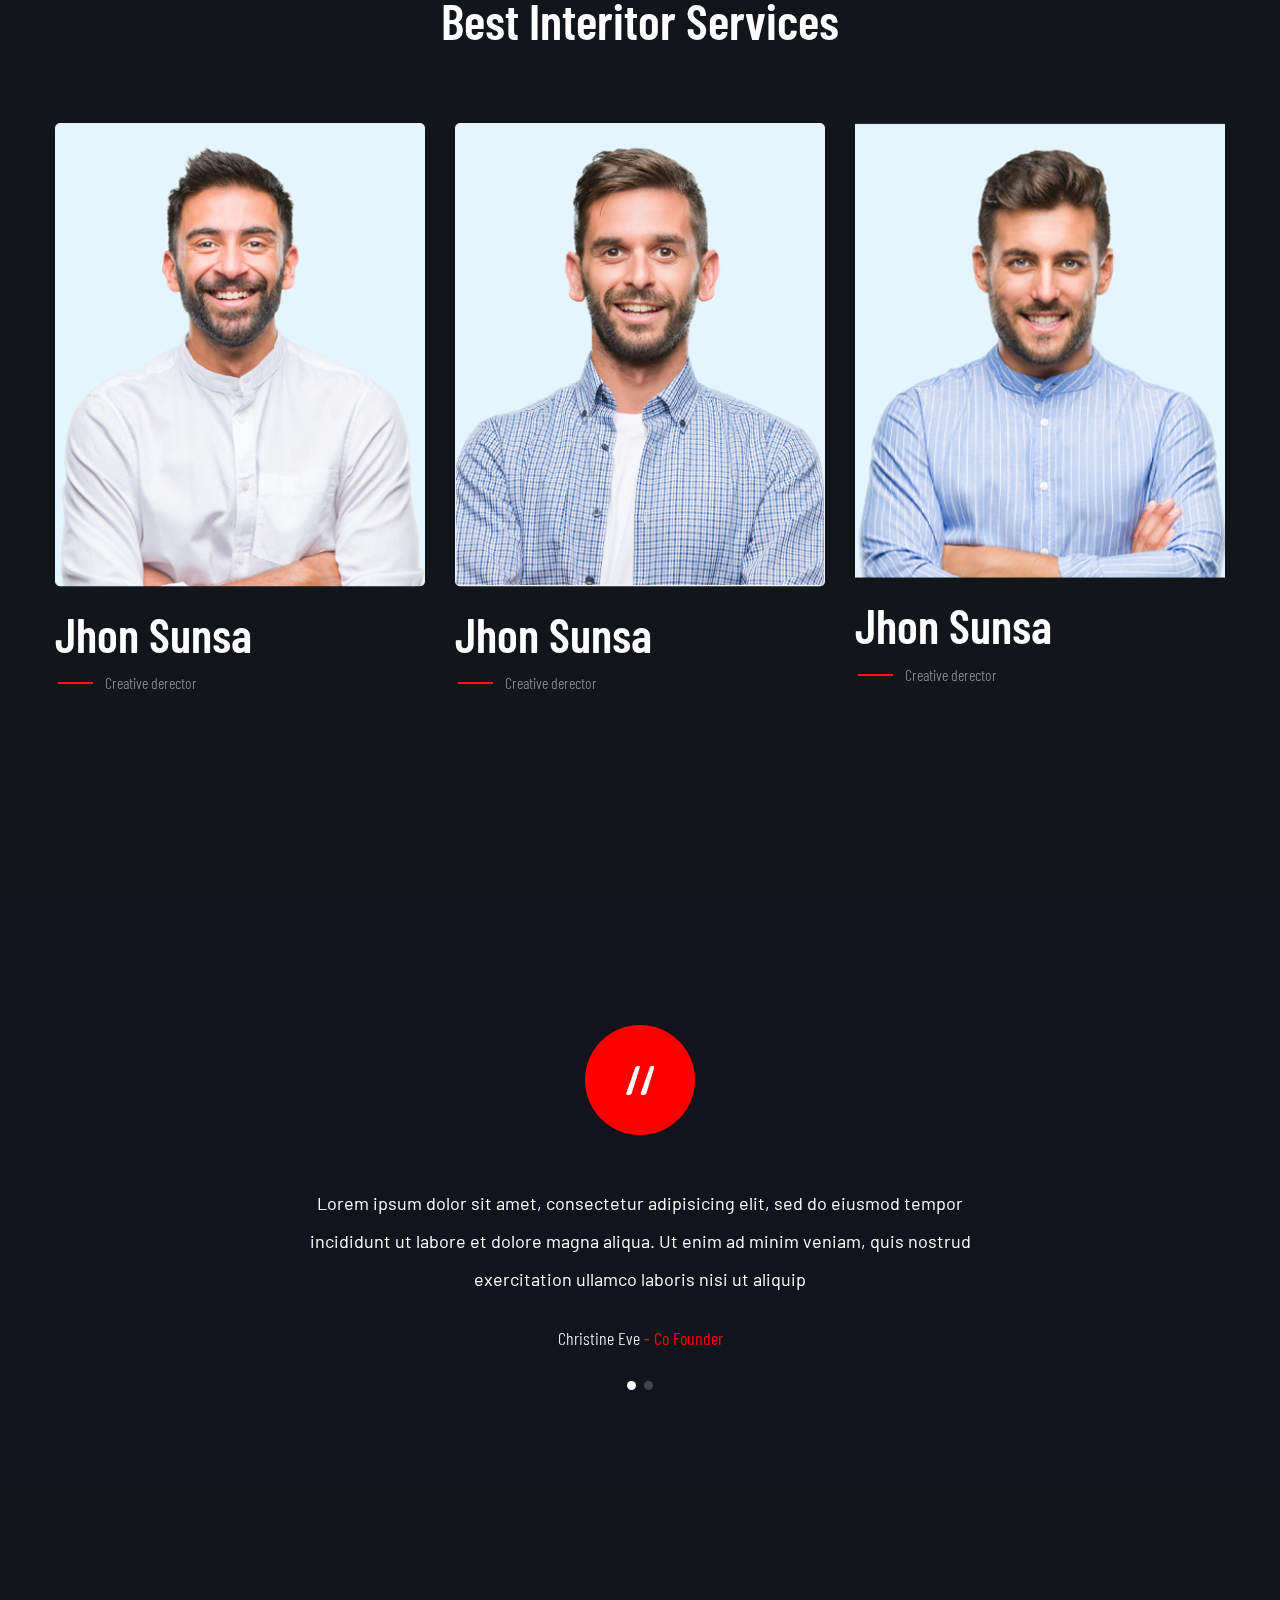
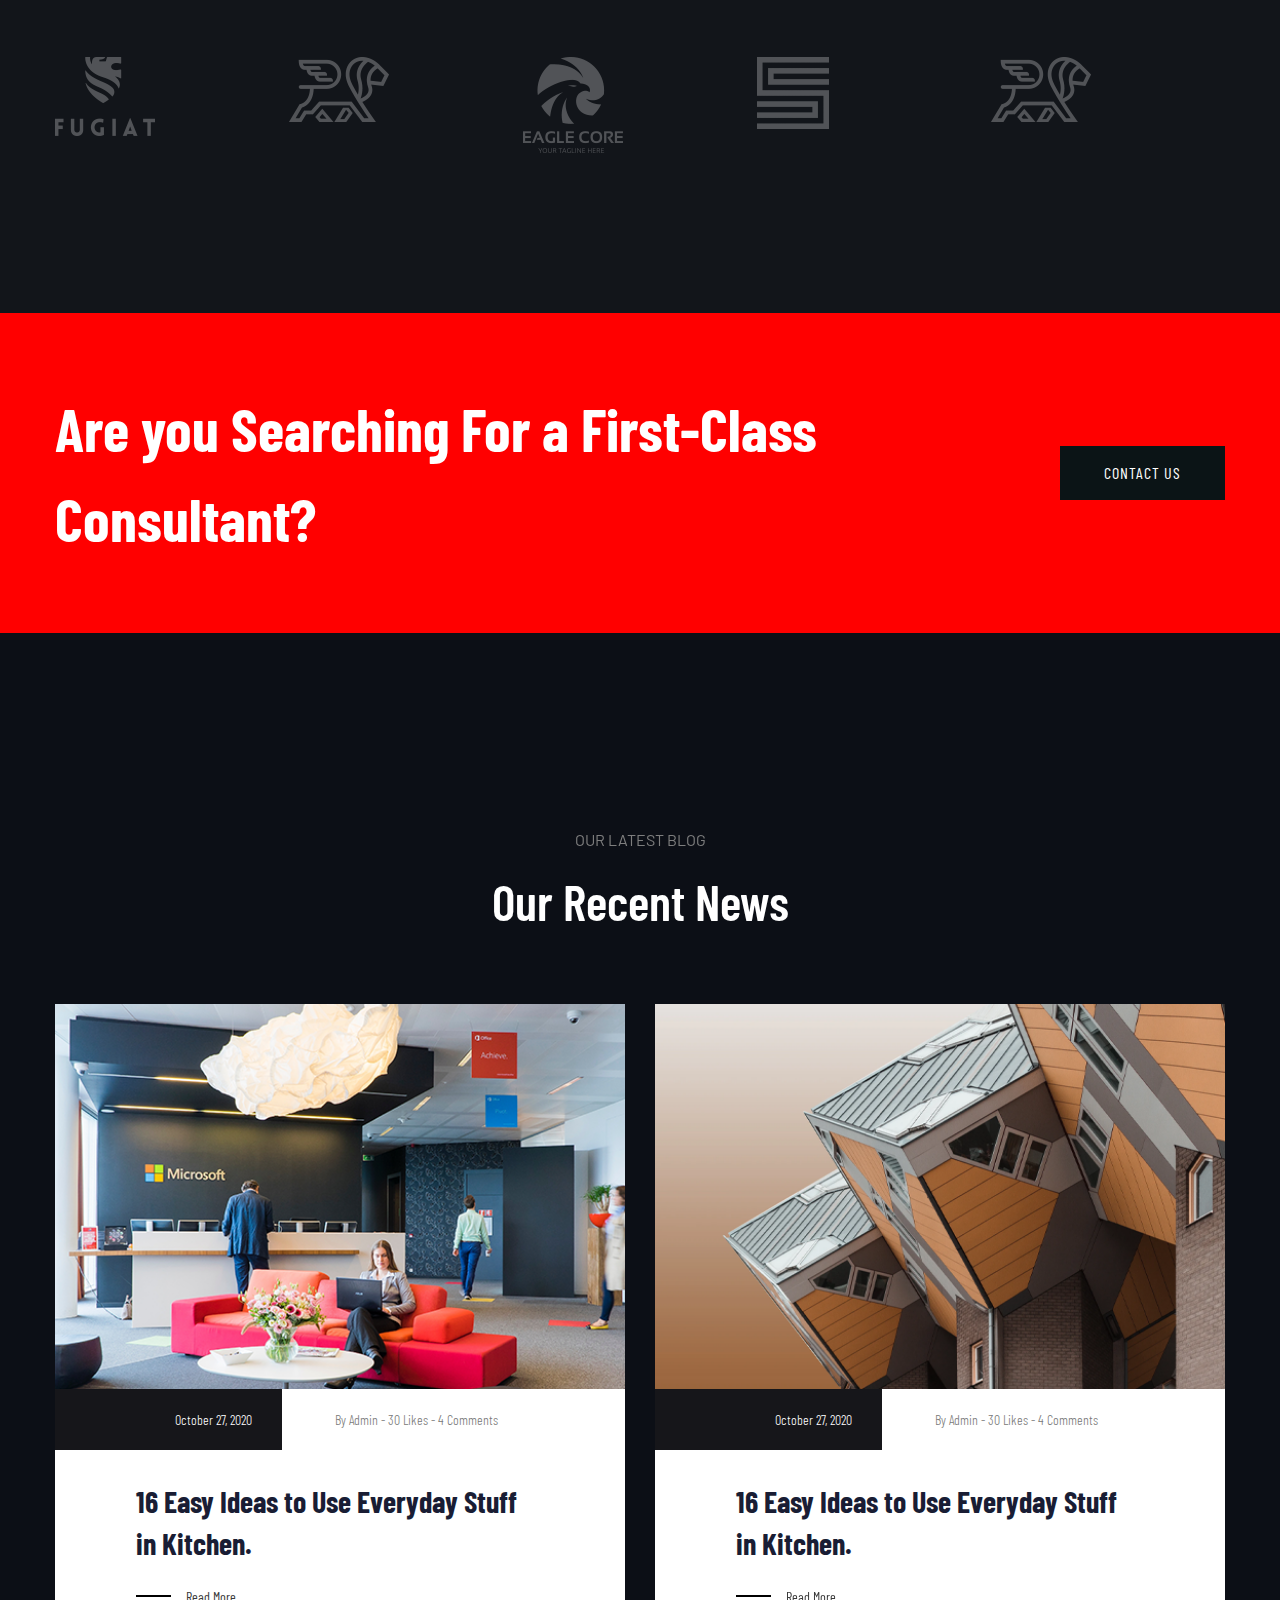
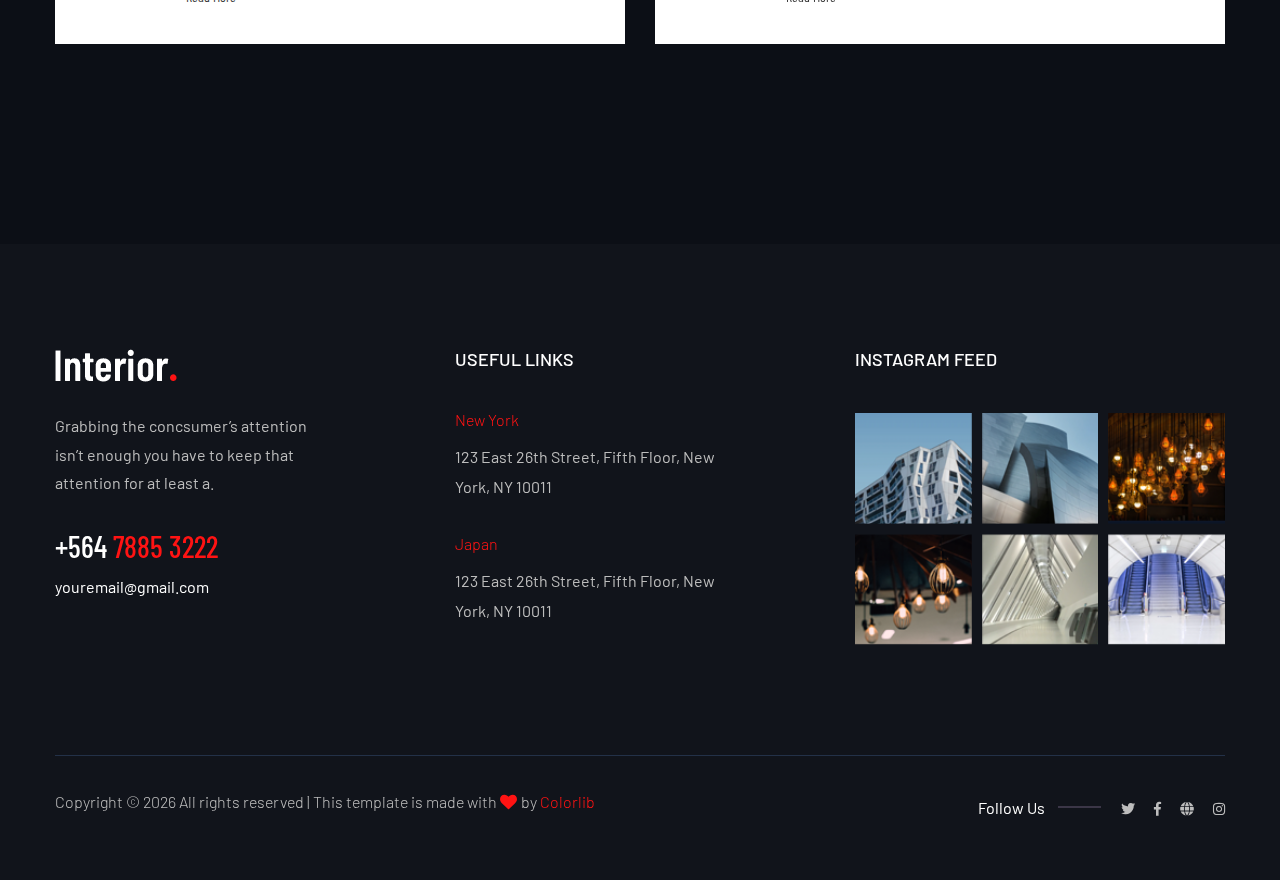
==== commit 479dccc5: "day2" ====
--- a/site/index.html
+++ b/site/index.html
@@ -3,7 +3,7 @@
   <head>
     <meta charset="utf-8" />
     <meta http-equiv="x-ua-compatible" content="ie=edge" />
-    <title>Interior Design HTML-5 Template</title>
+    <title>Pratik Interiors</title>
     <meta name="description" content="" />
     <meta name="viewport" content="width=device-width, initial-scale=1" />
     <link rel="manifest" href="site.webmanifest" />
@@ -50,10 +50,10 @@
               <!-- Logo -->
               <div class="logo">
                 <a href="index.html"
-                  ><img src="assets/img/logo/logo.png" alt="" />Pratik
-                  Interiors</a
-                >
-              </div>
+                  ><img src="assets/img/logo/logo.png" alt=""
+                /></a>
+              </div>
+
               <!-- Main-menu -->
               <div class="main-menu f-right d-none d-lg-block">
                 <nav>
@@ -73,7 +73,6 @@
                   </ul>
                 </nav>
               </div>
-              <!-- Header-btn -->
               <!-- Mobile Menu -->
               <div class="col-12">
                 <div class="mobile_menu d-block d-lg-none"></div>
@@ -96,11 +95,11 @@
               <div class="row">
                 <div class="col-xl-6 col-lg-6">
                   <div class="hero__caption">
-                    <span data-animation="fadeInLeft" data-delay=".4s"
+                    <span data-animation="fadeInLeft" data-delay=".2s"
                       >Welcome to</span
                     >
-                    <h1 data-animation="fadeInLeft" data-delay=".6s">
-                      Pratik Intiriors
+                    <h1 data-animation="fadeInLeft" data-delay=".9s">
+                      Pratik Interiors
                     </h1>
                   </div>
                 </div>
@@ -108,24 +107,6 @@
             </div>
           </div>
           <!-- Single Slider -->
-          <div
-            class="single-slider slider-height hero-overly d-flex align-items-center"
-          >
-            <div class="container">
-              <div class="row">
-                <div class="col-xl-6 col-lg-6">
-                  <div class="hero__caption">
-                    <span data-animation="fadeInLeft" data-delay=".4s"
-                      >Welcome to Intorior</span
-                    >
-                    <h1 data-animation="fadeInLeft" data-delay=".6s">
-                      Modern Interior & Design
-                    </h1>
-                  </div>
-                </div>
-              </div>
-            </div>
-          </div>
         </div>
         <!-- Video icon -->
         <div class="video-icon">
@@ -138,37 +119,16 @@
       </div>
       <!-- slider Area End-->
       <!--? our info Start -->
-      <div
-        class="our-info-area pt-10 pb-1 section-bg"
-        data-background="assets/img/gallery/section_bg02.jpg"
-      >
-        <div class="container">
-          <div class="row justify-content-between"></div>
-        </div>
-      </div>
+
       <!-- Our Info start -->
       <!--? Professional Services Start -->
-      <div
-        class="professional-services section-bg d-none d-md-block"
-        data-background="assets/img/gallery/section_bg04.jpg"
-      ></div>
       <div class="profession-caption">
         <div class="container">
           <div class="row align-items-end">
             <div class="col-lg-8">
               <!-- Section Tittle -->
               <div class="section-tittle profession-details">
-                <span>Our Professional Services</span>
-                <h2>We will create modern and first class intorior.</h2>
-                <p>
-                  Aorem ipsum dolor sit amet, consectetur adipisicing elit, sed
-                  do eiusmod tempor incididunt ut labore.
-                </p>
-                <p>
-                  Lorem ipsum dolor sit amet, consectetur adipisicing elit, sed
-                  do eiusmod tempor incididunt ut labore et dolore magna aliqua.
-                  Ut enim ad minim veniam, quis nostrud.
-                </p>
+                <h2>We will create modern and first class interiors.</h2>
               </div>
             </div>
             <div class="col-lg-4 col-md-6">
--- a/site/assets/css/style.css
+++ b/site/assets/css/style.css
@@ -27,6 +27,7 @@
 */
 /*-------------   Color Variable  --------------*/
 @import url("https://fonts.googleapis.com/css?family=Barlow+Condensed:200,300,400,500,600,700,800|Barlow:300,400,500,600,700&display=swap");
+
 .white-bg {
   background: #ffffff;
 }
@@ -267,7 +268,11 @@
   outline: medium none;
 }
 
-button:focus, input:focus, input:focus, textarea, textarea:focus {
+button:focus,
+input:focus,
+input:focus,
+textarea,
+textarea:focus {
   outline: 0;
 }
 
@@ -397,7 +402,7 @@
   text-align: center;
   top: 50%;
   -webkit-transform: translateY(-50%);
-          transform: translateY(-50%);
+  transform: translateY(-50%);
   -webkit-transition: all 0.3s ease 0s;
   transition: all 0.3s ease 0s;
   width: 40px;
@@ -471,19 +476,19 @@
   transition: transform 0.5s;
   transition: transform 0.5s, -webkit-transform 0.5s;
   -webkit-transition-timing-function: ease;
-          transition-timing-function: ease;
+  transition-timing-function: ease;
   -webkit-transform-origin: 0 0;
-          transform-origin: 0 0;
+  transform-origin: 0 0;
   -webkit-transition-timing-function: cubic-bezier(0.5, 1.6, 0.4, 0.7);
-          transition-timing-function: cubic-bezier(0.5, 1.6, 0.4, 0.7);
+  transition-timing-function: cubic-bezier(0.5, 1.6, 0.4, 0.7);
   -webkit-transform: scaleX(0);
-          transform: scaleX(0);
+  transform: scaleX(0);
   border-radius: 0;
 }
 
 .btn:hover::before {
   -webkit-transform: scaleX(1);
-          transform: scaleX(1);
+  transform: scaleX(1);
   color: #000000 !important;
   z-index: -1;
 }
@@ -492,10 +497,11 @@
   color: #000;
 }
 
-.btn.focus, .btn:focus {
+.btn.focus,
+.btn:focus {
   outline: 0;
   -webkit-box-shadow: none;
-          box-shadow: none;
+  box-shadow: none;
 }
 
 .header-btn {
@@ -621,29 +627,30 @@
   transition: transform 0.5s;
   transition: transform 0.5s, -webkit-transform 0.5s;
   -webkit-transition-timing-function: ease;
-          transition-timing-function: ease;
+  transition-timing-function: ease;
   -webkit-transform-origin: 0 0;
-          transform-origin: 0 0;
+  transform-origin: 0 0;
   -webkit-transition-timing-function: cubic-bezier(0.5, 1.6, 0.4, 0.7);
-          transition-timing-function: cubic-bezier(0.5, 1.6, 0.4, 0.7);
+  transition-timing-function: cubic-bezier(0.5, 1.6, 0.4, 0.7);
   -webkit-transform: scaleY(0);
-          transform: scaleY(0);
+  transform: scaleY(0);
   border-radius: 0;
 }
 
 .border-btn:hover::before {
   -webkit-transform: scaleY(1);
-          transform: scaleY(1);
+  transform: scaleY(1);
   border: 1px solid transparent;
 }
 
 /* button style */
-.breadcrumb > .active {
+.breadcrumb>.active {
   color: #888;
 }
 
 /* scrollUp */
-#scrollUp, #back-top {
+#scrollUp,
+#back-top {
   background: #ff1313;
   height: 50px;
   width: 50px;
@@ -658,16 +665,19 @@
   line-height: 48px;
   border: 2px solid transparent;
   -webkit-box-shadow: 0 0 10px 3px rgba(108, 98, 98, 0.2);
-          box-shadow: 0 0 10px 3px rgba(108, 98, 98, 0.2);
+  box-shadow: 0 0 10px 3px rgba(108, 98, 98, 0.2);
 }
 
 @media (max-width: 575px) {
-  #scrollUp, #back-top {
+
+  #scrollUp,
+  #back-top {
     right: 16px;
   }
 }
 
-#scrollUp a i, #back-top a i {
+#scrollUp a i,
+#back-top a i {
   display: block;
   line-height: 50px;
 }
@@ -1990,11 +2000,11 @@
 /* bounce-animate */
 .bounce-animate {
   -webkit-animation-name: float-bob;
-          animation-name: float-bob;
+  animation-name: float-bob;
   -webkit-animation-duration: 2s;
-          animation-duration: 2s;
+  animation-duration: 2s;
   -webkit-animation-iteration-count: infinite;
-          animation-iteration-count: infinite;
+  animation-iteration-count: infinite;
   /* animation-timing-function: linear; */
   -moz-animation-name: float-bob;
   -moz-animation-duration: 2s;
@@ -2015,10 +2025,12 @@
     -webkit-transform: translateY(-20px);
     transform: translateY(-20px);
   }
+
   50% {
     -webkit-transform: translateY(-10px);
     transform: translateY(-10px);
   }
+
   100% {
     -webkit-transform: translateY(-20px);
     transform: translateY(-20px);
@@ -2028,7 +2040,7 @@
 /* heartbeat */
 .heartbeat {
   -webkit-animation: heartbeat 1s infinite alternate;
-          animation: heartbeat 1s infinite alternate;
+  animation: heartbeat 1s infinite alternate;
 }
 
 @-webkit-keyframes heartbeat {
@@ -2055,6 +2067,7 @@
     -webkit-transform: rotate(0deg);
     transform: rotate(0deg);
   }
+
   to {
     -webkit-transform: rotate(360deg);
     transform: rotate(360deg);
@@ -2065,6 +2078,7 @@
   from {
     -webkit-transform: rotate(0deg);
   }
+
   to {
     -webkit-transform: rotate(360deg);
   }
@@ -2144,6 +2158,7 @@
     -webkit-transition: .6s;
     transition: .6s;
   }
+
   100% {
     -webkit-transform: rotate(360deg);
     transform: rotate(360deg);
@@ -2159,6 +2174,7 @@
     -webkit-transition: .6s;
     transition: .6s;
   }
+
   100% {
     -webkit-transform: rotate(360deg);
     transform: rotate(360deg);
@@ -2720,15 +2736,15 @@
   display: -ms-flexbox;
   display: flex;
   -ms-flex-line-pack: center;
-      align-content: center;
+  align-content: center;
   -webkit-box-pack: justify;
-      -ms-flex-pack: justify;
-          justify-content: space-between;
+  -ms-flex-pack: justify;
+  justify-content: space-between;
   -ms-flex-wrap: wrap;
-      flex-wrap: wrap;
+  flex-wrap: wrap;
   -webkit-box-align: center;
-      -ms-flex-align: center;
-          align-items: center;
+  -ms-flex-align: center;
+  align-items: center;
 }
 
 @media only screen and (min-width: 1200px) and (max-width: 1600px) {
@@ -2761,11 +2777,11 @@
   }
 }
 
-.header-area .menu-wrapper .main-menu ul li:hover > a {
+.header-area .menu-wrapper .main-menu ul li:hover>a {
   color: #ff1313;
 }
 
-.header-area .menu-wrapper .main-menu ul li:hover > ul.submenu {
+.header-area .menu-wrapper .main-menu ul li:hover>ul.submenu {
   visibility: visible;
   opacity: 1;
   top: 100%;
@@ -2780,24 +2796,24 @@
   visibility: hidden;
   opacity: 0;
   -webkit-box-shadow: 0 0 10px 3px rgba(0, 0, 0, 0.05);
-          box-shadow: 0 0 10px 3px rgba(0, 0, 0, 0.05);
+  box-shadow: 0 0 10px 3px rgba(0, 0, 0, 0.05);
   padding: 17px 0;
   -webkit-transition: all 0.3s ease-out 0s;
   transition: all 0.3s ease-out 0s;
 }
 
-.header-area .menu-wrapper .main-menu ul ul.submenu > li {
+.header-area .menu-wrapper .main-menu ul ul.submenu>li {
   margin-left: 7px;
   display: block;
 }
 
-.header-area .menu-wrapper .main-menu ul ul.submenu > li > a {
+.header-area .menu-wrapper .main-menu ul ul.submenu>li>a {
   padding: 6px 10px !important;
   font-size: 16px;
   color: #fdfdfd;
 }
 
-.header-area .menu-wrapper .main-menu ul ul.submenu > li > a:hover {
+.header-area .menu-wrapper .main-menu ul ul.submenu>li>a:hover {
   color: #ff1313;
   background: none;
   padding-left: 13px !important;
@@ -2852,7 +2868,7 @@
 .mobile_menu .slicknav_menu .slicknav_nav {
   margin-top: 15px !important;
   -webkit-box-shadow: 0 0 10px 3px rgba(141, 140, 140, 0.5);
-          box-shadow: 0 0 10px 3px rgba(141, 140, 140, 0.5);
+  box-shadow: 0 0 10px 3px rgba(141, 140, 140, 0.5);
 }
 
 .mobile_menu .slicknav_menu .slicknav_nav a:hover {
@@ -3048,7 +3064,7 @@
   position: relative;
   text-decoration: underline;
   -webkit-text-decoration-style: solid;
-          text-decoration-style: solid;
+  text-decoration-style: solid;
   padding-bottom: 5px;
 }
 
@@ -3103,14 +3119,14 @@
   text-transform: capitalize;
 }
 
-.slider-area2 .hero-cap .breadcrumb-item + .breadcrumb-item::before {
+.slider-area2 .hero-cap .breadcrumb-item+.breadcrumb-item::before {
   color: #dcdcdc;
 }
 
 .video-icon {
   position: absolute;
-  right: 160px;
-  bottom: 60px;
+  right: 55px;
+  bottom: 560px;
 }
 
 @media only screen and (min-width: 992px) and (max-width: 1199px) {
@@ -3192,16 +3208,19 @@
     -webkit-transform: scale(1);
     transform: scale(1);
   }
+
   50% {
     border-width: 1px;
     -webkit-transform: scale(1.5);
     transform: scale(1.5);
   }
+
   80% {
     border-width: 1px;
     -webkit-transform: scale(1.9);
     transform: scale(1.9);
   }
+
   100% {
     opacity: 0;
   }
@@ -3255,18 +3274,18 @@
 }
 
 .professional-services {
-  height: 800px;
+  height: 200px;
   width: 100%;
 }
 
 @media only screen and (min-width: 768px) and (max-width: 991px) {
   .professional-services {
-    height: 654px;
+    height: 200px;
   }
 }
 
 .profession-caption {
-  margin-top: -418px;
+  margin-top: -300px;
 }
 
 @media only screen and (min-width: 768px) and (max-width: 991px) {
@@ -3277,19 +3296,19 @@
 
 @media only screen and (min-width: 576px) and (max-width: 767px) {
   .profession-caption {
-    margin-top: 0px;
+    margin-top: 20px;
   }
 }
 
 @media (max-width: 575px) {
   .profession-caption {
-    margin-top: 0px;
+    margin-top: 20px;
   }
 }
 
 .profession-caption .profession-details {
   background: #fff;
-  padding: 90px;
+  padding: 30px;
 }
 
 @media only screen and (min-width: 576px) and (max-width: 767px) {
@@ -3339,7 +3358,7 @@
   -webkit-transition: all 0.4s ease-out 0s;
   transition: all 0.4s ease-out 0s;
   -webkit-transform: translateY(0px);
-          transform: translateY(0px);
+  transform: translateY(0px);
   position: absolute;
 }
 
@@ -3372,7 +3391,7 @@
   left: -46px;
   top: 50%;
   -webkit-transform: translateY(-50%);
-          transform: translateY(-50%);
+  transform: translateY(-50%);
   background: #ff1313;
   -webkit-transition: all 0.4s ease-out 0s;
   transition: all 0.4s ease-out 0s;
@@ -3405,7 +3424,7 @@
 .services-area .single-services:hover .services-caption {
   background: #ff1313;
   -webkit-transform: translateY(-40px);
-          transform: translateY(-40px);
+  transform: translateY(-40px);
   -webkit-transition: all 0.4s ease-out 0s;
   transition: all 0.4s ease-out 0s;
 }
@@ -3526,7 +3545,7 @@
   right: 0;
   margin: 0 auto;
   -webkit-transform: translateY(-50%);
-          transform: translateY(-50%);
+  transform: translateY(-50%);
   height: 100%;
   width: 100%;
   opacity: 0;
@@ -3544,8 +3563,8 @@
   display: -ms-flexbox;
   display: flex;
   -webkit-box-align: end;
-      -ms-flex-align: end;
-          align-items: end;
+  -ms-flex-align: end;
+  align-items: end;
 }
 
 .gallery-area .single-gallery .thumb-content-box .thumb-content h3 {
@@ -3613,7 +3632,8 @@
   color: #ff0000;
 }
 
-.single-gallery:hover .gallery-img-thumb, .single-gallery:hover .thumb-content-box {
+.single-gallery:hover .gallery-img-thumb,
+.single-gallery:hover .thumb-content-box {
   opacity: 1;
   visibility: visible;
 }
@@ -3626,7 +3646,7 @@
 .single-team .team-img img {
   width: 100%;
   -webkit-transform: scale(1);
-          transform: scale(1);
+  transform: scale(1);
   -webkit-transition: all 0.6s ease-out 0s;
   transition: all 0.6s ease-out 0s;
 }
@@ -3650,7 +3670,7 @@
   left: -47px;
   top: 50%;
   -webkit-transform: translateY(-50%);
-          transform: translateY(-50%);
+  transform: translateY(-50%);
   background: #ff1313;
 }
 
@@ -3662,7 +3682,7 @@
 
 .single-team:hover .team-img img {
   -webkit-transform: scale(1.1);
-          transform: scale(1.1);
+  transform: scale(1.1);
 }
 
 .testimonial-area {
@@ -3980,7 +4000,7 @@
   display: -ms-flexbox;
   display: flex;
   -ms-flex-wrap: wrap;
-      flex-wrap: wrap;
+  flex-wrap: wrap;
   overflow: hidden;
   margin: 0 -5px;
 }
@@ -4009,7 +4029,7 @@
   background: #3b3647;
   top: 50%;
   -webkit-transform: translateY(-50%);
-          transform: translateY(-50%);
+  transform: translateY(-50%);
   right: -56px;
 }
 
@@ -4068,7 +4088,7 @@
   left: 0;
   top: 52%;
   -webkit-transform: translateY(-50%);
-          transform: translateY(-50%);
+  transform: translateY(-50%);
 }
 
 .hero-caption h2 {
@@ -4209,7 +4229,7 @@
   left: 0px;
   top: 50%;
   -webkit-transform: translateY(-50%);
-          transform: translateY(-50%);
+  transform: translateY(-50%);
   background: #000000;
 }
 
@@ -4219,7 +4239,7 @@
 
 .home-blog-single:hover {
   -webkit-box-shadow: 0px 22px 57px 0px rgba(34, 41, 72, 0.05);
-          box-shadow: 0px 22px 57px 0px rgba(34, 41, 72, 0.05);
+  box-shadow: 0px 22px 57px 0px rgba(34, 41, 72, 0.05);
 }
 
 .home-blog-single:hover .blog-img img {
@@ -4240,7 +4260,8 @@
   transition: .4s;
 }
 
-.blog_area a:hover, .blog_area a :hover {
+.blog_area a:hover,
+.blog_area a :hover {
   background: -webkit-linear-gradient(131deg, #ff1313 0%, #ff1313 99%);
   -webkit-background-clip: text;
   -webkit-text-fill-color: transparent;
@@ -4256,7 +4277,7 @@
 
 .single-blog:hover {
   -webkit-box-shadow: 0px 10px 20px 0px rgba(42, 34, 123, 0.1);
-          box-shadow: 0px 10px 20px 0px rgba(42, 34, 123, 0.1);
+  box-shadow: 0px 10px 20px 0px rgba(42, 34, 123, 0.1);
 }
 
 .single-blog .thumb {
@@ -4320,6 +4341,7 @@
   .single-blog .tag {
     margin-right: 8px;
   }
+
   .single-blog .tag:after {
     display: none;
   }
@@ -4370,6 +4392,7 @@
     padding-bottom: 14px;
     margin-bottom: 12px;
   }
+
   .single-blog h4 a {
     font-size: 18px;
   }
@@ -4529,7 +4552,7 @@
   font-weight: 500;
 }
 
-.causes_item .causes_bottom a + a {
+.causes_item .causes_bottom a+a {
   border-color: #eeeeee;
   background: #fff;
   font-size: 14px;
@@ -4574,7 +4597,7 @@
 
 .single-recent-blog-post:hover img {
   -webkit-transform: scale(1.23) rotate(10deg);
-          transform: scale(1.23) rotate(10deg);
+  transform: scale(1.23) rotate(10deg);
 }
 
 .tags .tag_btn {
@@ -4587,7 +4610,7 @@
   text-align: center;
 }
 
-.tags .tag_btn + .tag_btn {
+.tags .tag_btn+.tag_btn {
   margin-left: 2px;
 }
 
@@ -4635,11 +4658,11 @@
   display: -ms-flexbox;
   display: flex;
   -webkit-box-align: center;
-      -ms-flex-align: center;
-          align-items: center;
+  -ms-flex-align: center;
+  align-items: center;
   -webkit-box-pack: center;
-      -ms-flex-pack: center;
-          justify-content: center;
+  -ms-flex-pack: center;
+  justify-content: center;
 }
 
 .categories_post .categories_details h5 {
@@ -4677,7 +4700,7 @@
 .blog_details {
   padding: 30px 0 20px 10px;
   -webkit-box-shadow: 0px 10px 20px 0px rgba(221, 221, 221, 0.3);
-          box-shadow: 0px 10px 20px 0px rgba(221, 221, 221, 0.3);
+  box-shadow: 0px 10px 20px 0px rgba(221, 221, 221, 0.3);
 }
 
 @media (min-width: 768px) {
@@ -4844,7 +4867,7 @@
   border-color: #f0e9ff;
   outline: 0;
   -webkit-box-shadow: none;
-          box-shadow: none;
+  box-shadow: none;
 }
 
 .blog_right_sidebar .search_widget .input-group button {
@@ -4894,7 +4917,7 @@
   border-color: #f0e9ff;
   outline: 0;
   -webkit-box-shadow: none;
-          box-shadow: none;
+  box-shadow: none;
 }
 
 .blog_right_sidebar .newsletter_widget .input-group button {
@@ -4932,17 +4955,17 @@
   margin-bottom: 0px;
 }
 
-.blog_right_sidebar .post_category_widget .cat-list li + li {
+.blog_right_sidebar .post_category_widget .cat-list li+li {
   padding-top: 15px;
 }
 
 .blog_right_sidebar .popular_post_widget .post_item .media-body {
   -webkit-box-pack: center;
-      -ms-flex-pack: center;
-          justify-content: center;
+  -ms-flex-pack: center;
+  justify-content: center;
   -ms-flex-item-align: center;
-      -ms-grid-row-align: center;
-      align-self: center;
+  -ms-grid-row-align: center;
+  align-self: center;
   padding-left: 20px;
 }
 
@@ -4964,7 +4987,7 @@
   margin-bottom: 0px;
 }
 
-.blog_right_sidebar .popular_post_widget .post_item + .post_item {
+.blog_right_sidebar .popular_post_widget .post_item+.post_item {
   margin-top: 20px;
 }
 
@@ -5055,7 +5078,7 @@
 /*============ Start Blog Single Styles  =============*/
 .single-post-area .blog_details {
   -webkit-box-shadow: none;
-          box-shadow: none;
+  box-shadow: none;
   padding: 0;
 }
 
@@ -5338,9 +5361,11 @@
   .comments-area .comment-list .single-comment h5 {
     font-size: 12px;
   }
+
   .comments-area .comment-list .single-comment .date {
     font-size: 11px;
   }
+
   .comments-area .comment-list .single-comment .comment {
     font-size: 10px;
   }
@@ -5427,7 +5452,7 @@
 .comment-form .form-control:focus {
   outline: 0;
   -webkit-box-shadow: none;
-          box-shadow: none;
+  box-shadow: none;
 }
 
 .comment-form .form-control::-webkit-input-placeholder {
@@ -5511,7 +5536,8 @@
   margin-right: 20px;
 }
 
-.contact-info__icon i, .contact-info__icon span {
+.contact-info__icon i,
+.contact-info__icon span {
   color: #8f9195;
   font-size: 27px;
 }
@@ -5559,7 +5585,7 @@
 .form-contact .form-control:focus {
   outline: 0;
   -webkit-box-shadow: none;
-          box-shadow: none;
+  box-shadow: none;
 }
 
 .form-contact .form-control::-webkit-input-placeholder {
@@ -5595,7 +5621,7 @@
   top: 36%;
   left: 50%;
   -webkit-transform: translateX(-50%) translateY(-50%) !important;
-          transform: translateX(-50%) translateY(-50%) !important;
+  transform: translateX(-50%) translateY(-50%) !important;
   margin: 0px;
   max-width: 500px;
   width: 100%;
@@ -5749,7 +5775,7 @@
   /* border-radius: 5px; */
   border: solid 1px #E2E2E2;
   -webkit-box-sizing: border-box;
-          box-sizing: border-box;
+  box-sizing: border-box;
   clear: both;
   cursor: pointer;
   display: block;
@@ -5863,9 +5889,9 @@
   padding: 0;
   z-index: 1046;
   -webkit-box-shadow: none;
-          box-shadow: none;
+  box-shadow: none;
   -ms-touch-action: manipulation;
-      touch-action: manipulation;
+  touch-action: manipulation;
   width: 40px;
   height: 40px;
   background: #4A3600;
@@ -6264,8 +6290,8 @@
   display: -ms-flexbox;
   display: flex;
   -webkit-box-align: center;
-      -ms-flex-align: center;
-          align-items: center;
+  -ms-flex-align: center;
+  align-items: center;
 }
 
 .progress-table .table-row .country img {
@@ -6504,7 +6530,7 @@
   cursor: pointer;
 }
 
-.default-switch input + label {
+.default-switch input+label {
   position: absolute;
   top: 1px;
   left: 1px;
@@ -6515,11 +6541,11 @@
   -webkit-transition: all 0.2s;
   transition: all 0.2s;
   -webkit-box-shadow: 0px 4px 5px 0px rgba(0, 0, 0, 0.2);
-          box-shadow: 0px 4px 5px 0px rgba(0, 0, 0, 0.2);
+  box-shadow: 0px 4px 5px 0px rgba(0, 0, 0, 0.2);
   cursor: pointer;
 }
 
-.default-switch input:checked + label {
+.default-switch input:checked+label {
   left: 19px;
 }
 
@@ -6543,7 +6569,7 @@
   opacity: 0;
 }
 
-.primary-switch input + label {
+.primary-switch input+label {
   position: absolute;
   left: 0;
   top: 0;
@@ -6553,7 +6579,7 @@
   height: 100%;
 }
 
-.primary-switch input + label:before {
+.primary-switch input+label:before {
   content: "";
   position: absolute;
   left: 0;
@@ -6569,7 +6595,7 @@
   transition: all 0.2s;
 }
 
-.primary-switch input + label:after {
+.primary-switch input+label:after {
   content: "";
   position: absolute;
   top: 1px;
@@ -6581,15 +6607,15 @@
   -webkit-transition: all 0.2s;
   transition: all 0.2s;
   -webkit-box-shadow: 0px 4px 5px 0px rgba(0, 0, 0, 0.2);
-          box-shadow: 0px 4px 5px 0px rgba(0, 0, 0, 0.2);
+  box-shadow: 0px 4px 5px 0px rgba(0, 0, 0, 0.2);
   cursor: pointer;
 }
 
-.primary-switch input:checked + label:after {
+.primary-switch input:checked+label:after {
   left: 19px;
 }
 
-.primary-switch input:checked + label:before {
+.primary-switch input:checked+label:before {
   background: #1f2b7b;
 }
 
@@ -6613,7 +6639,7 @@
   opacity: 0;
 }
 
-.confirm-switch input + label {
+.confirm-switch input+label {
   position: absolute;
   left: 0;
   top: 0;
@@ -6623,7 +6649,7 @@
   height: 100%;
 }
 
-.confirm-switch input + label:before {
+.confirm-switch input+label:before {
   content: "";
   position: absolute;
   left: 0;
@@ -6639,7 +6665,7 @@
   cursor: pointer;
 }
 
-.confirm-switch input + label:after {
+.confirm-switch input+label:after {
   content: "";
   position: absolute;
   top: 1px;
@@ -6651,15 +6677,15 @@
   -webkit-transition: all 0.2s;
   transition: all 0.2s;
   -webkit-box-shadow: 0px 4px 5px 0px rgba(0, 0, 0, 0.2);
-          box-shadow: 0px 4px 5px 0px rgba(0, 0, 0, 0.2);
+  box-shadow: 0px 4px 5px 0px rgba(0, 0, 0, 0.2);
   cursor: pointer;
 }
 
-.confirm-switch input:checked + label:after {
+.confirm-switch input:checked+label:after {
   left: 19px;
 }
 
-.confirm-switch input:checked + label:before {
+.confirm-switch input:checked+label:before {
   background: #4cd3e3;
 }
 
@@ -6683,7 +6709,7 @@
   opacity: 0;
 }
 
-.primary-checkbox input + label {
+.primary-checkbox input+label {
   position: absolute;
   left: 0;
   top: 0;
@@ -6696,7 +6722,7 @@
   border: 1px solid #f1f1f1;
 }
 
-.primary-checkbox input:checked + label {
+.primary-checkbox input:checked+label {
   background: url(../img/elements/primary-check.png) no-repeat center center/cover;
   border: none;
 }
@@ -6721,7 +6747,7 @@
   opacity: 0;
 }
 
-.confirm-checkbox input + label {
+.confirm-checkbox input+label {
   position: absolute;
   left: 0;
   top: 0;
@@ -6734,7 +6760,7 @@
   border: 1px solid #f1f1f1;
 }
 
-.confirm-checkbox input:checked + label {
+.confirm-checkbox input:checked+label {
   background: url(../img/elements/success-check.png) no-repeat center center/cover;
   border: none;
 }
@@ -6759,7 +6785,7 @@
   opacity: 0;
 }
 
-.disabled-checkbox input + label {
+.disabled-checkbox input+label {
   position: absolute;
   left: 0;
   top: 0;
@@ -6777,7 +6803,7 @@
   z-index: 3;
 }
 
-.disabled-checkbox input:checked + label {
+.disabled-checkbox input:checked+label {
   background: url(../img/elements/disabled-check.png) no-repeat center center/cover;
   border: none;
 }
@@ -6802,7 +6828,7 @@
   opacity: 0;
 }
 
-.primary-radio input + label {
+.primary-radio input+label {
   position: absolute;
   left: 0;
   top: 0;
@@ -6815,7 +6841,7 @@
   border: 1px solid #f1f1f1;
 }
 
-.primary-radio input:checked + label {
+.primary-radio input:checked+label {
   background: url(../img/elements/primary-radio.png) no-repeat center center/cover;
   border: none;
 }
@@ -6840,7 +6866,7 @@
   opacity: 0;
 }
 
-.confirm-radio input + label {
+.confirm-radio input+label {
   position: absolute;
   left: 0;
   top: 0;
@@ -6853,7 +6879,7 @@
   border: 1px solid #f1f1f1;
 }
 
-.confirm-radio input:checked + label {
+.confirm-radio input:checked+label {
   background: url(../img/elements/success-radio.png) no-repeat center center/cover;
   border: none;
 }
@@ -6878,7 +6904,7 @@
   opacity: 0;
 }
 
-.disabled-radio input + label {
+.disabled-radio input+label {
   position: absolute;
   left: 0;
   top: 0;
@@ -6896,7 +6922,7 @@
   z-index: 3;
 }
 
-.disabled-radio input:checked + label {
+.disabled-radio input:checked+label {
   background: url(../img/elements/disabled-radio.png) no-repeat center center/cover;
   border: none;
 }
@@ -6919,7 +6945,7 @@
   border: none;
   border-radius: 0px;
   -webkit-box-shadow: none;
-          box-shadow: none;
+  box-shadow: none;
   width: 100%;
   padding: 10px 0 10px 0px;
 }
@@ -6973,7 +6999,7 @@
   border: none;
   border-radius: 0px;
   -webkit-box-shadow: none;
-          box-shadow: none;
+  box-shadow: none;
   width: 100%;
   padding: 10px 0 10px 0px;
 }
@@ -7027,4 +7053,5 @@
 .switch-wrap {
   margin-bottom: 10px;
 }
+
 /*# sourceMappingURL=style.css.map */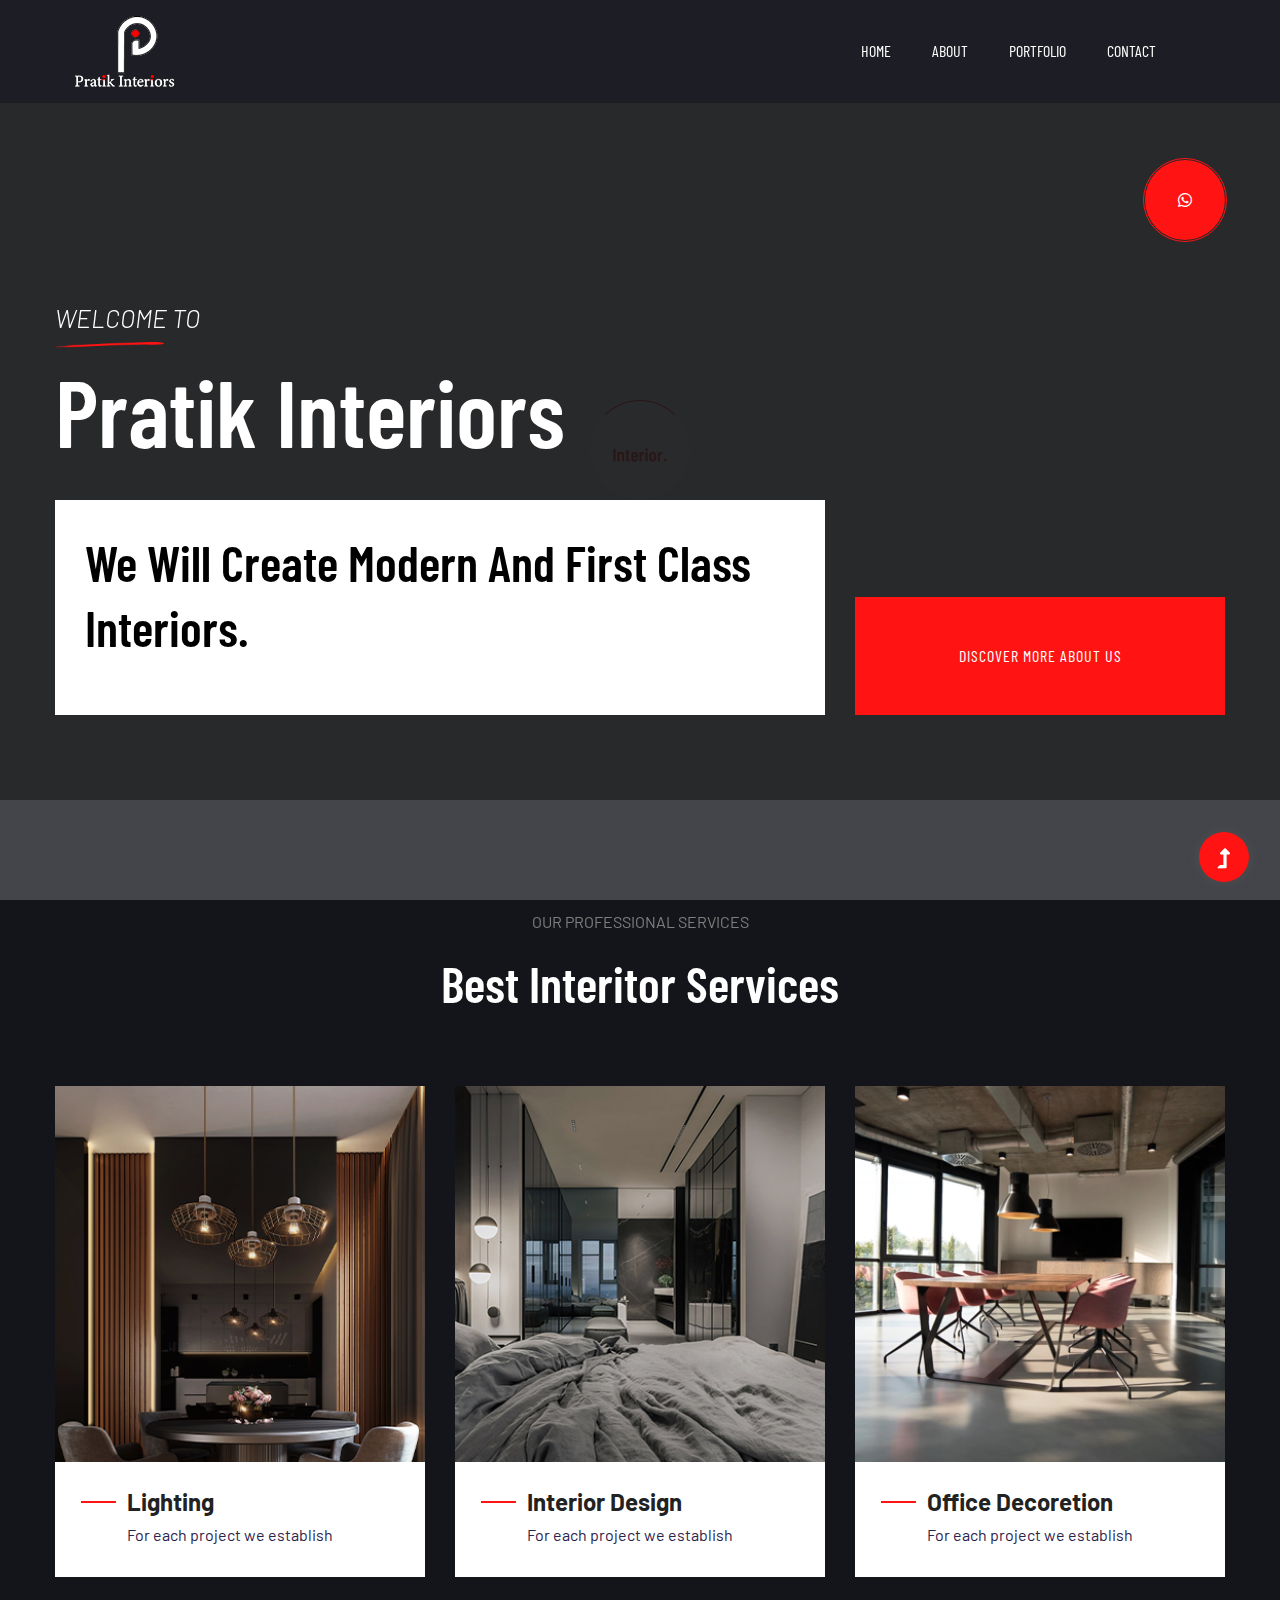
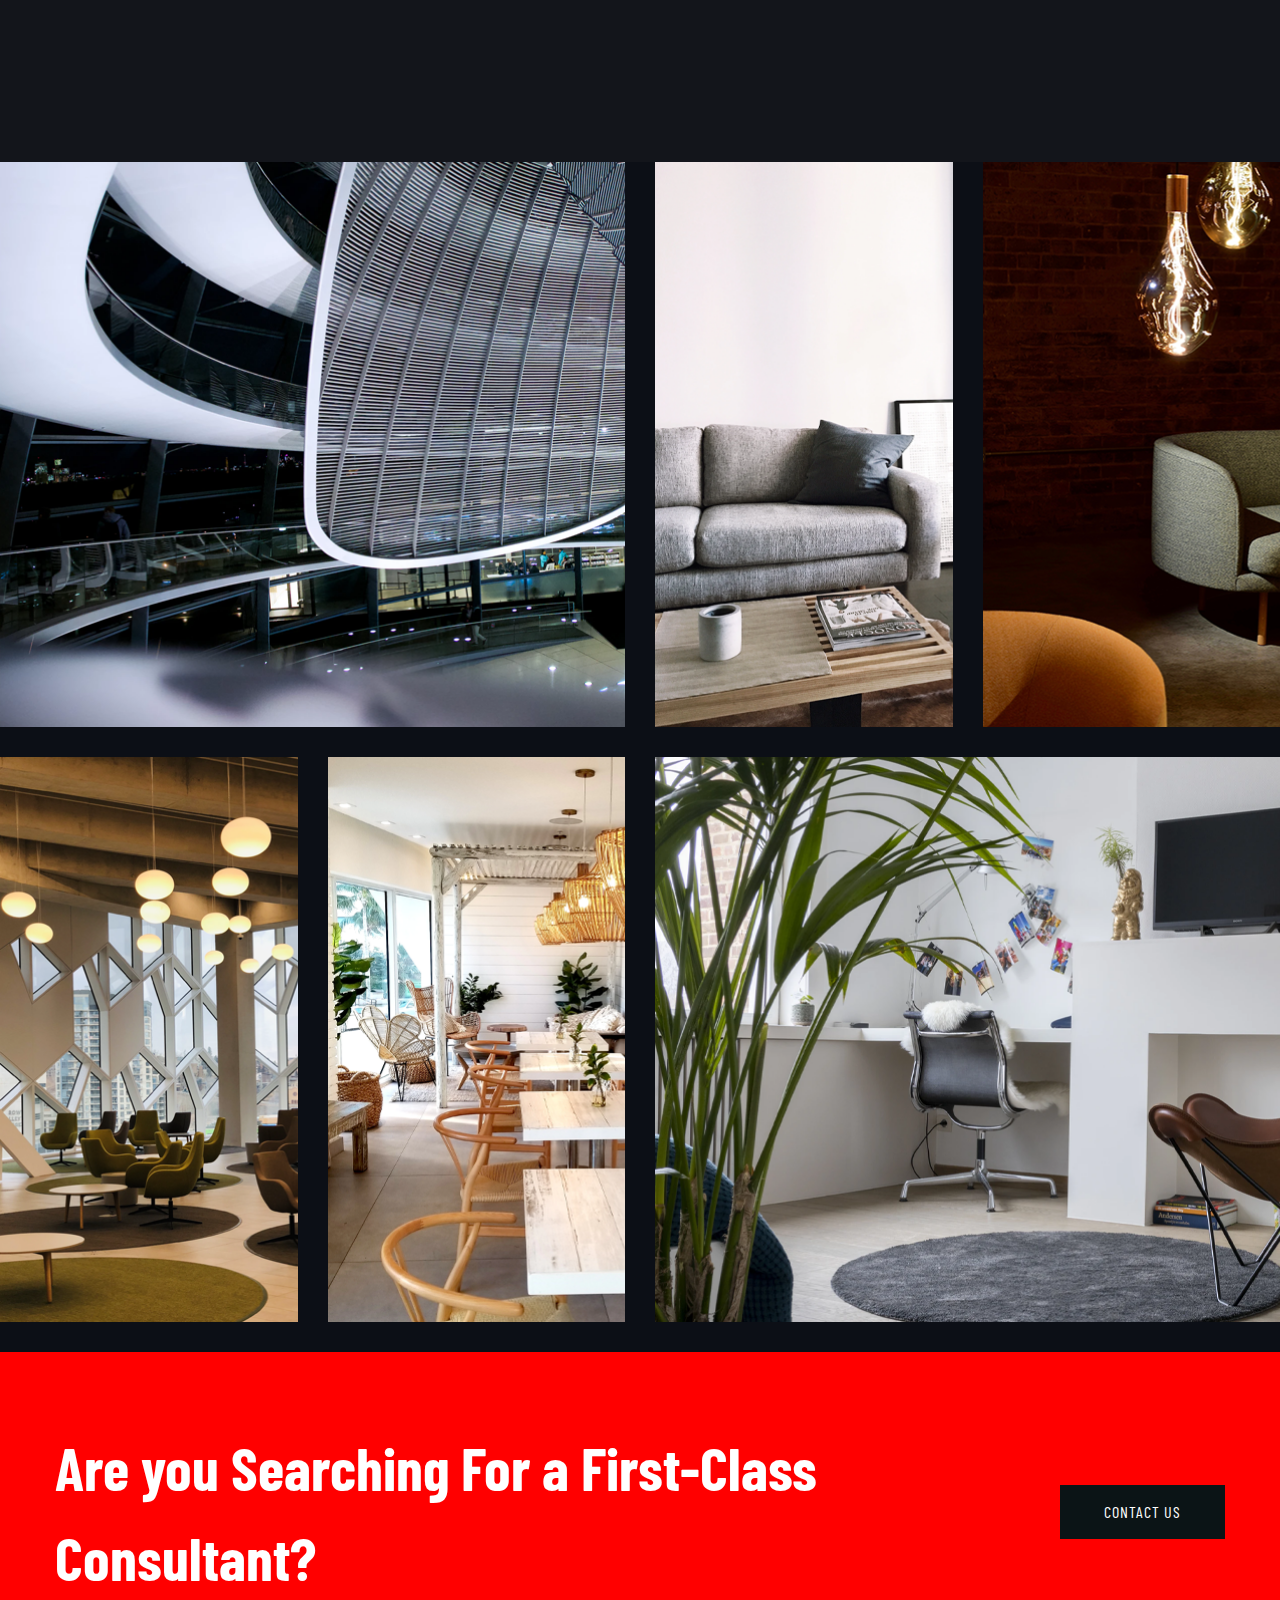
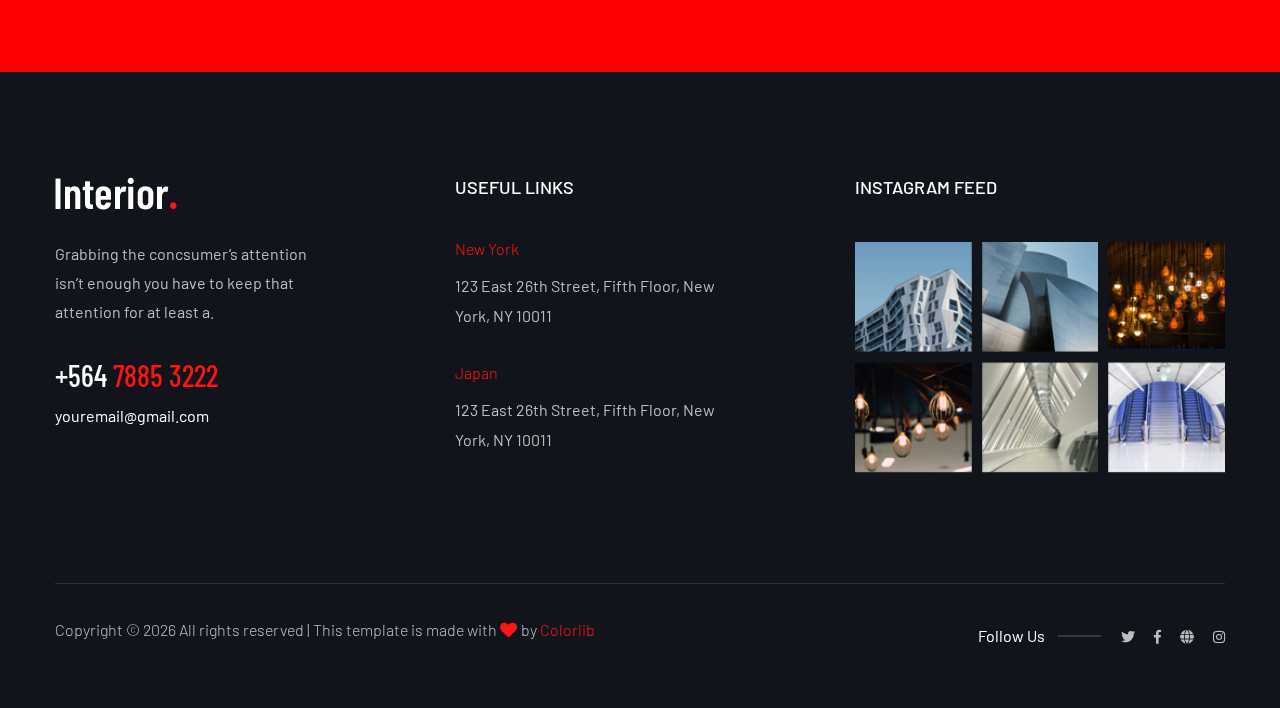
==== commit c3019dc3: "day3" ====
--- a/site/index.html
+++ b/site/index.html
@@ -50,7 +50,10 @@
               <!-- Logo -->
               <div class="logo">
                 <a href="index.html"
-                  ><img src="assets/img/logo/logo.png" alt=""
+                  ><img
+                    src="assets/img/logo/logo.png"
+                    alt=""
+                    style="max-width: 100%; height: auto"
                 /></a>
               </div>
 
@@ -293,138 +296,6 @@
         </div>
       </div>
       <!-- Gallery Area End -->
-      <!-- Team Start -->
-      <div class="team-area section-padding30">
-        <div class="container">
-          <div class="row justify-content-center">
-            <div class="cl-xl-7 col-lg-8 col-md-10">
-              <!-- Section Tittle -->
-              <div class="section-tittle text-center mb-70">
-                <span>Creative derector</span>
-                <h2>Best Interitor Services</h2>
-              </div>
-            </div>
-          </div>
-          <div class="row">
-            <!-- single Tem -->
-            <div class="col-xl-4 col-lg-4 col-md-6 col-sm-">
-              <div class="single-team mb-30">
-                <div class="team-img">
-                  <img src="assets/img/gallery/team2.png" alt="" />
-                </div>
-                <div class="team-caption">
-                  <h3><a href="#">Jhon Sunsa</a></h3>
-                  <span>Creative derector</span>
-                </div>
-              </div>
-            </div>
-            <div class="col-xl-4 col-lg-4 col-md-6 col-sm-">
-              <div class="single-team mb-30">
-                <div class="team-img">
-                  <img src="assets/img/gallery/team3.png" alt="" />
-                </div>
-                <div class="team-caption">
-                  <h3><a href="#">Jhon Sunsa</a></h3>
-                  <span>Creative derector</span>
-                </div>
-              </div>
-            </div>
-            <div class="col-xl-4 col-lg-4 col-md-6 col-sm-">
-              <div class="single-team mb-30">
-                <div class="team-img">
-                  <img src="assets/img/gallery/team1.png" alt="" />
-                </div>
-                <div class="team-caption">
-                  <h3><a href="#">Jhon Sunsa</a></h3>
-                  <span>Creative derector</span>
-                </div>
-              </div>
-            </div>
-          </div>
-        </div>
-      </div>
-      <!-- Team End -->
-      <!-- Testimonial Start -->
-      <div class="testimonial-area testimonial-padding">
-        <div class="container">
-          <!-- Testimonial contents -->
-          <div class="row d-flex justify-content-center">
-            <div class="col-xl-8 col-lg-8 col-md-10">
-              <div class="h1-testimonial-active dot-style">
-                <!-- Single Testimonial -->
-                <div class="single-testimonial text-center">
-                  <!-- Testimonial Content -->
-                  <div class="testimonial-caption">
-                    <div class="testimonial-top-cap">
-                      <img src="assets/img/gallery/testi-logo.png" alt="" />
-                      <p>
-                        Lorem ipsum dolor sit amet, consectetur adipisicing
-                        elit, sed do eiusmod tempor incididunt ut labore et
-                        dolore magna aliqua. Ut enim ad minim veniam, quis
-                        nostrud exercitation ullamco laboris nisi ut aliquip
-                      </p>
-                    </div>
-                    <!-- founder -->
-                    <div class="testimonial-founder">
-                      <div class="founder-img">
-                        <span><strong>Christine Eve</strong> - Co Founder</span>
-                      </div>
-                    </div>
-                  </div>
-                </div>
-                <!-- Single Testimonial -->
-                <div class="single-testimonial text-center">
-                  <!-- Testimonial Content -->
-                  <div class="testimonial-caption">
-                    <div class="testimonial-top-cap">
-                      <img src="assets/img/gallery/testi-logo.png" alt="" />
-                      <p>
-                        Lorem ipsum dolor sit amet, consectetur adipisicing
-                        elit, sed do eiusmod tempor incididunt ut labore et
-                        dolore magna aliqua. Ut enim ad minim veniam, quis
-                        nostrud exercitation ullamco laboris nisi ut aliquip
-                      </p>
-                    </div>
-                    <!-- founder -->
-                    <div class="testimonial-founder">
-                      <div class="founder-img">
-                        <span><strong>Christine Eve</strong> - Co Founder</span>
-                      </div>
-                    </div>
-                  </div>
-                </div>
-              </div>
-            </div>
-          </div>
-        </div>
-      </div>
-      <!-- Testimonial End -->
-      <!-- Brand Area Start -->
-      <div class="brand-area pt-120 pb-120">
-        <div class="container">
-          <div class="brand-active brand-border pt-50 pb-40">
-            <div class="single-brand">
-              <img src="assets/img/gallery/brand1.png" alt="" />
-            </div>
-            <div class="single-brand">
-              <img src="assets/img/gallery/brand2.png" alt="" />
-            </div>
-            <div class="single-brand">
-              <img src="assets/img/gallery/brand3.png" alt="" />
-            </div>
-            <div class="single-brand">
-              <img src="assets/img/gallery/brand4.png" alt="" />
-            </div>
-            <div class="single-brand">
-              <img src="assets/img/gallery/brand2.png" alt="" />
-            </div>
-            <div class="single-brand">
-              <img src="assets/img/gallery/brand5.png" alt="" />
-            </div>
-          </div>
-        </div>
-      </div>
-      <!-- Brand Area End -->
       <!-- Want To work -->
       <section class="wantToWork-area w-padding2">
         <div class="container">
@@ -441,65 +312,6 @@
         </div>
       </section>
       <!-- Want To work End -->
-      <!-- Blog Area Start -->
-      <div class="home-blog-area section-padding30">
-        <div class="container">
-          <!-- Section Tittle -->
-          <div class="row">
-            <div class="col-lg-12">
-              <div class="section-tittle text-center mb-70">
-                <span>Our latest blog</span>
-                <h2>Our recent news</h2>
-              </div>
-            </div>
-          </div>
-          <div class="row">
-            <div class="col-xl-6 col-lg-6 col-md-6">
-              <div class="home-blog-single mb-30">
-                <div class="blog-img-cap">
-                  <div class="blog-img">
-                    <img src="assets/img/gallery/home_blog1.png" alt="" />
-                  </div>
-                  <ul>
-                    <li class="black-bg">October 27, 2020</li>
-                    <li>By Admin - 30 Likes - 4 Comments</li>
-                  </ul>
-                  <div class="blog-cap">
-                    <h3>
-                      <a href="blog_details.html"
-                        >16 Easy Ideas to Use Everyday Stuff in Kitchen.</a
-                      >
-                    </h3>
-                    <a href="blog_details.html" class="more-btn">Read more</a>
-                  </div>
-                </div>
-              </div>
-            </div>
-            <div class="col-xl-6 col-lg-6 col-md-6">
-              <div class="home-blog-single mb-30">
-                <div class="blog-img-cap">
-                  <div class="blog-img">
-                    <img src="assets/img/gallery/home_blog2.png" alt="" />
-                  </div>
-                  <ul>
-                    <li class="black-bg">October 27, 2020</li>
-                    <li>By Admin - 30 Likes - 4 Comments</li>
-                  </ul>
-                  <div class="blog-cap">
-                    <h3>
-                      <a href="blog_details.html"
-                        >16 Easy Ideas to Use Everyday Stuff in Kitchen.</a
-                      >
-                    </h3>
-                    <a href="blog_details.html" class="more-btn">Read more</a>
-                  </div>
-                </div>
-              </div>
-            </div>
-          </div>
-        </div>
-      </div>
-      <!-- Blog Area End -->
     </main>
     <footer>
       <!--? Footer Start-->
@@ -660,5 +472,22 @@
     <!-- Jquery Plugins, main Jquery -->
     <script src="./assets/js/plugins.js"></script>
     <script src="./assets/js/main.js"></script>
+    <script type="text/javascript">
+      (function ($) {
+        "use strict";
+        // Moving Background Image
+        var x = 0;
+        var direction = -1;
+        setInterval(function () {
+          if (x == -400) {
+            direction = 1;
+          } else if (x == 0) {
+            direction = -1;
+          }
+          x = x + direction;
+          $(".slider-area").css("background-position", x + "px 0");
+        }, 50);
+      })(jQuery);
+    </script>
   </body>
 </html>
--- a/site/assets/css/style.css
+++ b/site/assets/css/style.css
@@ -27,7 +27,6 @@
 */
 /*-------------   Color Variable  --------------*/
 @import url("https://fonts.googleapis.com/css?family=Barlow+Condensed:200,300,400,500,600,700,800|Barlow:300,400,500,600,700&display=swap");
-
 .white-bg {
   background: #ffffff;
 }
@@ -268,11 +267,7 @@
   outline: medium none;
 }
 
-button:focus,
-input:focus,
-input:focus,
-textarea,
-textarea:focus {
+button:focus, input:focus, input:focus, textarea, textarea:focus {
   outline: 0;
 }
 
@@ -402,7 +397,7 @@
   text-align: center;
   top: 50%;
   -webkit-transform: translateY(-50%);
-  transform: translateY(-50%);
+          transform: translateY(-50%);
   -webkit-transition: all 0.3s ease 0s;
   transition: all 0.3s ease 0s;
   width: 40px;
@@ -476,19 +471,19 @@
   transition: transform 0.5s;
   transition: transform 0.5s, -webkit-transform 0.5s;
   -webkit-transition-timing-function: ease;
-  transition-timing-function: ease;
+          transition-timing-function: ease;
   -webkit-transform-origin: 0 0;
-  transform-origin: 0 0;
+          transform-origin: 0 0;
   -webkit-transition-timing-function: cubic-bezier(0.5, 1.6, 0.4, 0.7);
-  transition-timing-function: cubic-bezier(0.5, 1.6, 0.4, 0.7);
+          transition-timing-function: cubic-bezier(0.5, 1.6, 0.4, 0.7);
   -webkit-transform: scaleX(0);
-  transform: scaleX(0);
+          transform: scaleX(0);
   border-radius: 0;
 }
 
 .btn:hover::before {
   -webkit-transform: scaleX(1);
-  transform: scaleX(1);
+          transform: scaleX(1);
   color: #000000 !important;
   z-index: -1;
 }
@@ -497,11 +492,10 @@
   color: #000;
 }
 
-.btn.focus,
-.btn:focus {
+.btn.focus, .btn:focus {
   outline: 0;
   -webkit-box-shadow: none;
-  box-shadow: none;
+          box-shadow: none;
 }
 
 .header-btn {
@@ -627,30 +621,29 @@
   transition: transform 0.5s;
   transition: transform 0.5s, -webkit-transform 0.5s;
   -webkit-transition-timing-function: ease;
-  transition-timing-function: ease;
+          transition-timing-function: ease;
   -webkit-transform-origin: 0 0;
-  transform-origin: 0 0;
+          transform-origin: 0 0;
   -webkit-transition-timing-function: cubic-bezier(0.5, 1.6, 0.4, 0.7);
-  transition-timing-function: cubic-bezier(0.5, 1.6, 0.4, 0.7);
+          transition-timing-function: cubic-bezier(0.5, 1.6, 0.4, 0.7);
   -webkit-transform: scaleY(0);
-  transform: scaleY(0);
+          transform: scaleY(0);
   border-radius: 0;
 }
 
 .border-btn:hover::before {
   -webkit-transform: scaleY(1);
-  transform: scaleY(1);
+          transform: scaleY(1);
   border: 1px solid transparent;
 }
 
 /* button style */
-.breadcrumb>.active {
+.breadcrumb > .active {
   color: #888;
 }
 
 /* scrollUp */
-#scrollUp,
-#back-top {
+#scrollUp, #back-top {
   background: #ff1313;
   height: 50px;
   width: 50px;
@@ -665,19 +658,16 @@
   line-height: 48px;
   border: 2px solid transparent;
   -webkit-box-shadow: 0 0 10px 3px rgba(108, 98, 98, 0.2);
-  box-shadow: 0 0 10px 3px rgba(108, 98, 98, 0.2);
+          box-shadow: 0 0 10px 3px rgba(108, 98, 98, 0.2);
 }
 
 @media (max-width: 575px) {
-
-  #scrollUp,
-  #back-top {
+  #scrollUp, #back-top {
     right: 16px;
   }
 }
 
-#scrollUp a i,
-#back-top a i {
+#scrollUp a i, #back-top a i {
   display: block;
   line-height: 50px;
 }
@@ -2000,11 +1990,11 @@
 /* bounce-animate */
 .bounce-animate {
   -webkit-animation-name: float-bob;
-  animation-name: float-bob;
+          animation-name: float-bob;
   -webkit-animation-duration: 2s;
-  animation-duration: 2s;
+          animation-duration: 2s;
   -webkit-animation-iteration-count: infinite;
-  animation-iteration-count: infinite;
+          animation-iteration-count: infinite;
   /* animation-timing-function: linear; */
   -moz-animation-name: float-bob;
   -moz-animation-duration: 2s;
@@ -2025,12 +2015,10 @@
     -webkit-transform: translateY(-20px);
     transform: translateY(-20px);
   }
-
   50% {
     -webkit-transform: translateY(-10px);
     transform: translateY(-10px);
   }
-
   100% {
     -webkit-transform: translateY(-20px);
     transform: translateY(-20px);
@@ -2040,7 +2028,7 @@
 /* heartbeat */
 .heartbeat {
   -webkit-animation: heartbeat 1s infinite alternate;
-  animation: heartbeat 1s infinite alternate;
+          animation: heartbeat 1s infinite alternate;
 }
 
 @-webkit-keyframes heartbeat {
@@ -2067,7 +2055,6 @@
     -webkit-transform: rotate(0deg);
     transform: rotate(0deg);
   }
-
   to {
     -webkit-transform: rotate(360deg);
     transform: rotate(360deg);
@@ -2078,7 +2065,6 @@
   from {
     -webkit-transform: rotate(0deg);
   }
-
   to {
     -webkit-transform: rotate(360deg);
   }
@@ -2158,7 +2144,6 @@
     -webkit-transition: .6s;
     transition: .6s;
   }
-
   100% {
     -webkit-transform: rotate(360deg);
     transform: rotate(360deg);
@@ -2174,7 +2159,6 @@
     -webkit-transition: .6s;
     transition: .6s;
   }
-
   100% {
     -webkit-transform: rotate(360deg);
     transform: rotate(360deg);
@@ -2682,12 +2666,14 @@
 
 @media only screen and (min-width: 1200px) and (max-width: 1600px) {
   .header-area .main-header {
+    background-color: none;
     padding: 0 60px;
   }
 }
 
 @media only screen and (min-width: 992px) and (max-width: 1199px) {
   .header-area .main-header {
+    background-color: none;
     padding: 0 20px;
   }
 }
@@ -2736,15 +2722,15 @@
   display: -ms-flexbox;
   display: flex;
   -ms-flex-line-pack: center;
-  align-content: center;
+      align-content: center;
   -webkit-box-pack: justify;
-  -ms-flex-pack: justify;
-  justify-content: space-between;
+      -ms-flex-pack: justify;
+          justify-content: space-between;
   -ms-flex-wrap: wrap;
-  flex-wrap: wrap;
+      flex-wrap: wrap;
   -webkit-box-align: center;
-  -ms-flex-align: center;
-  align-items: center;
+      -ms-flex-align: center;
+          align-items: center;
 }
 
 @media only screen and (min-width: 1200px) and (max-width: 1600px) {
@@ -2777,11 +2763,11 @@
   }
 }
 
-.header-area .menu-wrapper .main-menu ul li:hover>a {
+.header-area .menu-wrapper .main-menu ul li:hover > a {
   color: #ff1313;
 }
 
-.header-area .menu-wrapper .main-menu ul li:hover>ul.submenu {
+.header-area .menu-wrapper .main-menu ul li:hover > ul.submenu {
   visibility: visible;
   opacity: 1;
   top: 100%;
@@ -2796,24 +2782,24 @@
   visibility: hidden;
   opacity: 0;
   -webkit-box-shadow: 0 0 10px 3px rgba(0, 0, 0, 0.05);
-  box-shadow: 0 0 10px 3px rgba(0, 0, 0, 0.05);
+          box-shadow: 0 0 10px 3px rgba(0, 0, 0, 0.05);
   padding: 17px 0;
   -webkit-transition: all 0.3s ease-out 0s;
   transition: all 0.3s ease-out 0s;
 }
 
-.header-area .menu-wrapper .main-menu ul ul.submenu>li {
+.header-area .menu-wrapper .main-menu ul ul.submenu > li {
   margin-left: 7px;
   display: block;
 }
 
-.header-area .menu-wrapper .main-menu ul ul.submenu>li>a {
+.header-area .menu-wrapper .main-menu ul ul.submenu > li > a {
   padding: 6px 10px !important;
   font-size: 16px;
   color: #fdfdfd;
 }
 
-.header-area .menu-wrapper .main-menu ul ul.submenu>li>a:hover {
+.header-area .menu-wrapper .main-menu ul ul.submenu > li > a:hover {
   color: #ff1313;
   background: none;
   padding-left: 13px !important;
@@ -2868,7 +2854,7 @@
 .mobile_menu .slicknav_menu .slicknav_nav {
   margin-top: 15px !important;
   -webkit-box-shadow: 0 0 10px 3px rgba(141, 140, 140, 0.5);
-  box-shadow: 0 0 10px 3px rgba(141, 140, 140, 0.5);
+          box-shadow: 0 0 10px 3px rgba(141, 140, 140, 0.5);
 }
 
 .mobile_menu .slicknav_menu .slicknav_nav a:hover {
@@ -2952,7 +2938,7 @@
 
 .slider-area {
   position: relative;
-  background-image: url(../img/hero/h1_hero.jpg);
+  background-image: url(../img/hero/h1_hero.png);
   background-repeat: no-repeat;
   background-position: center center;
   background-size: cover;
@@ -3064,7 +3050,7 @@
   position: relative;
   text-decoration: underline;
   -webkit-text-decoration-style: solid;
-  text-decoration-style: solid;
+          text-decoration-style: solid;
   padding-bottom: 5px;
 }
 
@@ -3119,7 +3105,7 @@
   text-transform: capitalize;
 }
 
-.slider-area2 .hero-cap .breadcrumb-item+.breadcrumb-item::before {
+.slider-area2 .hero-cap .breadcrumb-item + .breadcrumb-item::before {
   color: #dcdcdc;
 }
 
@@ -3208,19 +3194,16 @@
     -webkit-transform: scale(1);
     transform: scale(1);
   }
-
   50% {
     border-width: 1px;
     -webkit-transform: scale(1.5);
     transform: scale(1.5);
   }
-
   80% {
     border-width: 1px;
     -webkit-transform: scale(1.9);
     transform: scale(1.9);
   }
-
   100% {
     opacity: 0;
   }
@@ -3358,7 +3341,7 @@
   -webkit-transition: all 0.4s ease-out 0s;
   transition: all 0.4s ease-out 0s;
   -webkit-transform: translateY(0px);
-  transform: translateY(0px);
+          transform: translateY(0px);
   position: absolute;
 }
 
@@ -3391,7 +3374,7 @@
   left: -46px;
   top: 50%;
   -webkit-transform: translateY(-50%);
-  transform: translateY(-50%);
+          transform: translateY(-50%);
   background: #ff1313;
   -webkit-transition: all 0.4s ease-out 0s;
   transition: all 0.4s ease-out 0s;
@@ -3424,7 +3407,7 @@
 .services-area .single-services:hover .services-caption {
   background: #ff1313;
   -webkit-transform: translateY(-40px);
-  transform: translateY(-40px);
+          transform: translateY(-40px);
   -webkit-transition: all 0.4s ease-out 0s;
   transition: all 0.4s ease-out 0s;
 }
@@ -3545,7 +3528,7 @@
   right: 0;
   margin: 0 auto;
   -webkit-transform: translateY(-50%);
-  transform: translateY(-50%);
+          transform: translateY(-50%);
   height: 100%;
   width: 100%;
   opacity: 0;
@@ -3563,8 +3546,8 @@
   display: -ms-flexbox;
   display: flex;
   -webkit-box-align: end;
-  -ms-flex-align: end;
-  align-items: end;
+      -ms-flex-align: end;
+          align-items: end;
 }
 
 .gallery-area .single-gallery .thumb-content-box .thumb-content h3 {
@@ -3632,8 +3615,7 @@
   color: #ff0000;
 }
 
-.single-gallery:hover .gallery-img-thumb,
-.single-gallery:hover .thumb-content-box {
+.single-gallery:hover .gallery-img-thumb, .single-gallery:hover .thumb-content-box {
   opacity: 1;
   visibility: visible;
 }
@@ -3646,7 +3628,7 @@
 .single-team .team-img img {
   width: 100%;
   -webkit-transform: scale(1);
-  transform: scale(1);
+          transform: scale(1);
   -webkit-transition: all 0.6s ease-out 0s;
   transition: all 0.6s ease-out 0s;
 }
@@ -3670,7 +3652,7 @@
   left: -47px;
   top: 50%;
   -webkit-transform: translateY(-50%);
-  transform: translateY(-50%);
+          transform: translateY(-50%);
   background: #ff1313;
 }
 
@@ -3682,7 +3664,7 @@
 
 .single-team:hover .team-img img {
   -webkit-transform: scale(1.1);
-  transform: scale(1.1);
+          transform: scale(1.1);
 }
 
 .testimonial-area {
@@ -4000,7 +3982,7 @@
   display: -ms-flexbox;
   display: flex;
   -ms-flex-wrap: wrap;
-  flex-wrap: wrap;
+      flex-wrap: wrap;
   overflow: hidden;
   margin: 0 -5px;
 }
@@ -4029,7 +4011,7 @@
   background: #3b3647;
   top: 50%;
   -webkit-transform: translateY(-50%);
-  transform: translateY(-50%);
+          transform: translateY(-50%);
   right: -56px;
 }
 
@@ -4088,7 +4070,7 @@
   left: 0;
   top: 52%;
   -webkit-transform: translateY(-50%);
-  transform: translateY(-50%);
+          transform: translateY(-50%);
 }
 
 .hero-caption h2 {
@@ -4229,7 +4211,7 @@
   left: 0px;
   top: 50%;
   -webkit-transform: translateY(-50%);
-  transform: translateY(-50%);
+          transform: translateY(-50%);
   background: #000000;
 }
 
@@ -4239,7 +4221,7 @@
 
 .home-blog-single:hover {
   -webkit-box-shadow: 0px 22px 57px 0px rgba(34, 41, 72, 0.05);
-  box-shadow: 0px 22px 57px 0px rgba(34, 41, 72, 0.05);
+          box-shadow: 0px 22px 57px 0px rgba(34, 41, 72, 0.05);
 }
 
 .home-blog-single:hover .blog-img img {
@@ -4260,8 +4242,7 @@
   transition: .4s;
 }
 
-.blog_area a:hover,
-.blog_area a :hover {
+.blog_area a:hover, .blog_area a :hover {
   background: -webkit-linear-gradient(131deg, #ff1313 0%, #ff1313 99%);
   -webkit-background-clip: text;
   -webkit-text-fill-color: transparent;
@@ -4277,7 +4258,7 @@
 
 .single-blog:hover {
   -webkit-box-shadow: 0px 10px 20px 0px rgba(42, 34, 123, 0.1);
-  box-shadow: 0px 10px 20px 0px rgba(42, 34, 123, 0.1);
+          box-shadow: 0px 10px 20px 0px rgba(42, 34, 123, 0.1);
 }
 
 .single-blog .thumb {
@@ -4341,7 +4322,6 @@
   .single-blog .tag {
     margin-right: 8px;
   }
-
   .single-blog .tag:after {
     display: none;
   }
@@ -4392,7 +4372,6 @@
     padding-bottom: 14px;
     margin-bottom: 12px;
   }
-
   .single-blog h4 a {
     font-size: 18px;
   }
@@ -4552,7 +4531,7 @@
   font-weight: 500;
 }
 
-.causes_item .causes_bottom a+a {
+.causes_item .causes_bottom a + a {
   border-color: #eeeeee;
   background: #fff;
   font-size: 14px;
@@ -4597,7 +4576,7 @@
 
 .single-recent-blog-post:hover img {
   -webkit-transform: scale(1.23) rotate(10deg);
-  transform: scale(1.23) rotate(10deg);
+          transform: scale(1.23) rotate(10deg);
 }
 
 .tags .tag_btn {
@@ -4610,7 +4589,7 @@
   text-align: center;
 }
 
-.tags .tag_btn+.tag_btn {
+.tags .tag_btn + .tag_btn {
   margin-left: 2px;
 }
 
@@ -4658,11 +4637,11 @@
   display: -ms-flexbox;
   display: flex;
   -webkit-box-align: center;
-  -ms-flex-align: center;
-  align-items: center;
+      -ms-flex-align: center;
+          align-items: center;
   -webkit-box-pack: center;
-  -ms-flex-pack: center;
-  justify-content: center;
+      -ms-flex-pack: center;
+          justify-content: center;
 }
 
 .categories_post .categories_details h5 {
@@ -4700,7 +4679,7 @@
 .blog_details {
   padding: 30px 0 20px 10px;
   -webkit-box-shadow: 0px 10px 20px 0px rgba(221, 221, 221, 0.3);
-  box-shadow: 0px 10px 20px 0px rgba(221, 221, 221, 0.3);
+          box-shadow: 0px 10px 20px 0px rgba(221, 221, 221, 0.3);
 }
 
 @media (min-width: 768px) {
@@ -4867,7 +4846,7 @@
   border-color: #f0e9ff;
   outline: 0;
   -webkit-box-shadow: none;
-  box-shadow: none;
+          box-shadow: none;
 }
 
 .blog_right_sidebar .search_widget .input-group button {
@@ -4917,7 +4896,7 @@
   border-color: #f0e9ff;
   outline: 0;
   -webkit-box-shadow: none;
-  box-shadow: none;
+          box-shadow: none;
 }
 
 .blog_right_sidebar .newsletter_widget .input-group button {
@@ -4955,17 +4934,17 @@
   margin-bottom: 0px;
 }
 
-.blog_right_sidebar .post_category_widget .cat-list li+li {
+.blog_right_sidebar .post_category_widget .cat-list li + li {
   padding-top: 15px;
 }
 
 .blog_right_sidebar .popular_post_widget .post_item .media-body {
   -webkit-box-pack: center;
-  -ms-flex-pack: center;
-  justify-content: center;
+      -ms-flex-pack: center;
+          justify-content: center;
   -ms-flex-item-align: center;
-  -ms-grid-row-align: center;
-  align-self: center;
+      -ms-grid-row-align: center;
+      align-self: center;
   padding-left: 20px;
 }
 
@@ -4987,7 +4966,7 @@
   margin-bottom: 0px;
 }
 
-.blog_right_sidebar .popular_post_widget .post_item+.post_item {
+.blog_right_sidebar .popular_post_widget .post_item + .post_item {
   margin-top: 20px;
 }
 
@@ -5078,7 +5057,7 @@
 /*============ Start Blog Single Styles  =============*/
 .single-post-area .blog_details {
   -webkit-box-shadow: none;
-  box-shadow: none;
+          box-shadow: none;
   padding: 0;
 }
 
@@ -5361,11 +5340,9 @@
   .comments-area .comment-list .single-comment h5 {
     font-size: 12px;
   }
-
   .comments-area .comment-list .single-comment .date {
     font-size: 11px;
   }
-
   .comments-area .comment-list .single-comment .comment {
     font-size: 10px;
   }
@@ -5452,7 +5429,7 @@
 .comment-form .form-control:focus {
   outline: 0;
   -webkit-box-shadow: none;
-  box-shadow: none;
+          box-shadow: none;
 }
 
 .comment-form .form-control::-webkit-input-placeholder {
@@ -5536,8 +5513,7 @@
   margin-right: 20px;
 }
 
-.contact-info__icon i,
-.contact-info__icon span {
+.contact-info__icon i, .contact-info__icon span {
   color: #8f9195;
   font-size: 27px;
 }
@@ -5585,7 +5561,7 @@
 .form-contact .form-control:focus {
   outline: 0;
   -webkit-box-shadow: none;
-  box-shadow: none;
+          box-shadow: none;
 }
 
 .form-contact .form-control::-webkit-input-placeholder {
@@ -5621,7 +5597,7 @@
   top: 36%;
   left: 50%;
   -webkit-transform: translateX(-50%) translateY(-50%) !important;
-  transform: translateX(-50%) translateY(-50%) !important;
+          transform: translateX(-50%) translateY(-50%) !important;
   margin: 0px;
   max-width: 500px;
   width: 100%;
@@ -5775,7 +5751,7 @@
   /* border-radius: 5px; */
   border: solid 1px #E2E2E2;
   -webkit-box-sizing: border-box;
-  box-sizing: border-box;
+          box-sizing: border-box;
   clear: both;
   cursor: pointer;
   display: block;
@@ -5889,9 +5865,9 @@
   padding: 0;
   z-index: 1046;
   -webkit-box-shadow: none;
-  box-shadow: none;
+          box-shadow: none;
   -ms-touch-action: manipulation;
-  touch-action: manipulation;
+      touch-action: manipulation;
   width: 40px;
   height: 40px;
   background: #4A3600;
@@ -6290,8 +6266,8 @@
   display: -ms-flexbox;
   display: flex;
   -webkit-box-align: center;
-  -ms-flex-align: center;
-  align-items: center;
+      -ms-flex-align: center;
+          align-items: center;
 }
 
 .progress-table .table-row .country img {
@@ -6530,7 +6506,7 @@
   cursor: pointer;
 }
 
-.default-switch input+label {
+.default-switch input + label {
   position: absolute;
   top: 1px;
   left: 1px;
@@ -6541,11 +6517,11 @@
   -webkit-transition: all 0.2s;
   transition: all 0.2s;
   -webkit-box-shadow: 0px 4px 5px 0px rgba(0, 0, 0, 0.2);
-  box-shadow: 0px 4px 5px 0px rgba(0, 0, 0, 0.2);
+          box-shadow: 0px 4px 5px 0px rgba(0, 0, 0, 0.2);
   cursor: pointer;
 }
 
-.default-switch input:checked+label {
+.default-switch input:checked + label {
   left: 19px;
 }
 
@@ -6569,7 +6545,7 @@
   opacity: 0;
 }
 
-.primary-switch input+label {
+.primary-switch input + label {
   position: absolute;
   left: 0;
   top: 0;
@@ -6579,7 +6555,7 @@
   height: 100%;
 }
 
-.primary-switch input+label:before {
+.primary-switch input + label:before {
   content: "";
   position: absolute;
   left: 0;
@@ -6595,7 +6571,7 @@
   transition: all 0.2s;
 }
 
-.primary-switch input+label:after {
+.primary-switch input + label:after {
   content: "";
   position: absolute;
   top: 1px;
@@ -6607,15 +6583,15 @@
   -webkit-transition: all 0.2s;
   transition: all 0.2s;
   -webkit-box-shadow: 0px 4px 5px 0px rgba(0, 0, 0, 0.2);
-  box-shadow: 0px 4px 5px 0px rgba(0, 0, 0, 0.2);
+          box-shadow: 0px 4px 5px 0px rgba(0, 0, 0, 0.2);
   cursor: pointer;
 }
 
-.primary-switch input:checked+label:after {
+.primary-switch input:checked + label:after {
   left: 19px;
 }
 
-.primary-switch input:checked+label:before {
+.primary-switch input:checked + label:before {
   background: #1f2b7b;
 }
 
@@ -6639,7 +6615,7 @@
   opacity: 0;
 }
 
-.confirm-switch input+label {
+.confirm-switch input + label {
   position: absolute;
   left: 0;
   top: 0;
@@ -6649,7 +6625,7 @@
   height: 100%;
 }
 
-.confirm-switch input+label:before {
+.confirm-switch input + label:before {
   content: "";
   position: absolute;
   left: 0;
@@ -6665,7 +6641,7 @@
   cursor: pointer;
 }
 
-.confirm-switch input+label:after {
+.confirm-switch input + label:after {
   content: "";
   position: absolute;
   top: 1px;
@@ -6677,15 +6653,15 @@
   -webkit-transition: all 0.2s;
   transition: all 0.2s;
   -webkit-box-shadow: 0px 4px 5px 0px rgba(0, 0, 0, 0.2);
-  box-shadow: 0px 4px 5px 0px rgba(0, 0, 0, 0.2);
+          box-shadow: 0px 4px 5px 0px rgba(0, 0, 0, 0.2);
   cursor: pointer;
 }
 
-.confirm-switch input:checked+label:after {
+.confirm-switch input:checked + label:after {
   left: 19px;
 }
 
-.confirm-switch input:checked+label:before {
+.confirm-switch input:checked + label:before {
   background: #4cd3e3;
 }
 
@@ -6709,7 +6685,7 @@
   opacity: 0;
 }
 
-.primary-checkbox input+label {
+.primary-checkbox input + label {
   position: absolute;
   left: 0;
   top: 0;
@@ -6722,7 +6698,7 @@
   border: 1px solid #f1f1f1;
 }
 
-.primary-checkbox input:checked+label {
+.primary-checkbox input:checked + label {
   background: url(../img/elements/primary-check.png) no-repeat center center/cover;
   border: none;
 }
@@ -6747,7 +6723,7 @@
   opacity: 0;
 }
 
-.confirm-checkbox input+label {
+.confirm-checkbox input + label {
   position: absolute;
   left: 0;
   top: 0;
@@ -6760,7 +6736,7 @@
   border: 1px solid #f1f1f1;
 }
 
-.confirm-checkbox input:checked+label {
+.confirm-checkbox input:checked + label {
   background: url(../img/elements/success-check.png) no-repeat center center/cover;
   border: none;
 }
@@ -6785,7 +6761,7 @@
   opacity: 0;
 }
 
-.disabled-checkbox input+label {
+.disabled-checkbox input + label {
   position: absolute;
   left: 0;
   top: 0;
@@ -6803,7 +6779,7 @@
   z-index: 3;
 }
 
-.disabled-checkbox input:checked+label {
+.disabled-checkbox input:checked + label {
   background: url(../img/elements/disabled-check.png) no-repeat center center/cover;
   border: none;
 }
@@ -6828,7 +6804,7 @@
   opacity: 0;
 }
 
-.primary-radio input+label {
+.primary-radio input + label {
   position: absolute;
   left: 0;
   top: 0;
@@ -6841,7 +6817,7 @@
   border: 1px solid #f1f1f1;
 }
 
-.primary-radio input:checked+label {
+.primary-radio input:checked + label {
   background: url(../img/elements/primary-radio.png) no-repeat center center/cover;
   border: none;
 }
@@ -6866,7 +6842,7 @@
   opacity: 0;
 }
 
-.confirm-radio input+label {
+.confirm-radio input + label {
   position: absolute;
   left: 0;
   top: 0;
@@ -6879,7 +6855,7 @@
   border: 1px solid #f1f1f1;
 }
 
-.confirm-radio input:checked+label {
+.confirm-radio input:checked + label {
   background: url(../img/elements/success-radio.png) no-repeat center center/cover;
   border: none;
 }
@@ -6904,7 +6880,7 @@
   opacity: 0;
 }
 
-.disabled-radio input+label {
+.disabled-radio input + label {
   position: absolute;
   left: 0;
   top: 0;
@@ -6922,7 +6898,7 @@
   z-index: 3;
 }
 
-.disabled-radio input:checked+label {
+.disabled-radio input:checked + label {
   background: url(../img/elements/disabled-radio.png) no-repeat center center/cover;
   border: none;
 }
@@ -6945,7 +6921,7 @@
   border: none;
   border-radius: 0px;
   -webkit-box-shadow: none;
-  box-shadow: none;
+          box-shadow: none;
   width: 100%;
   padding: 10px 0 10px 0px;
 }
@@ -6999,7 +6975,7 @@
   border: none;
   border-radius: 0px;
   -webkit-box-shadow: none;
-  box-shadow: none;
+          box-shadow: none;
   width: 100%;
   padding: 10px 0 10px 0px;
 }
@@ -7053,5 +7029,4 @@
 .switch-wrap {
   margin-bottom: 10px;
 }
-
 /*# sourceMappingURL=style.css.map */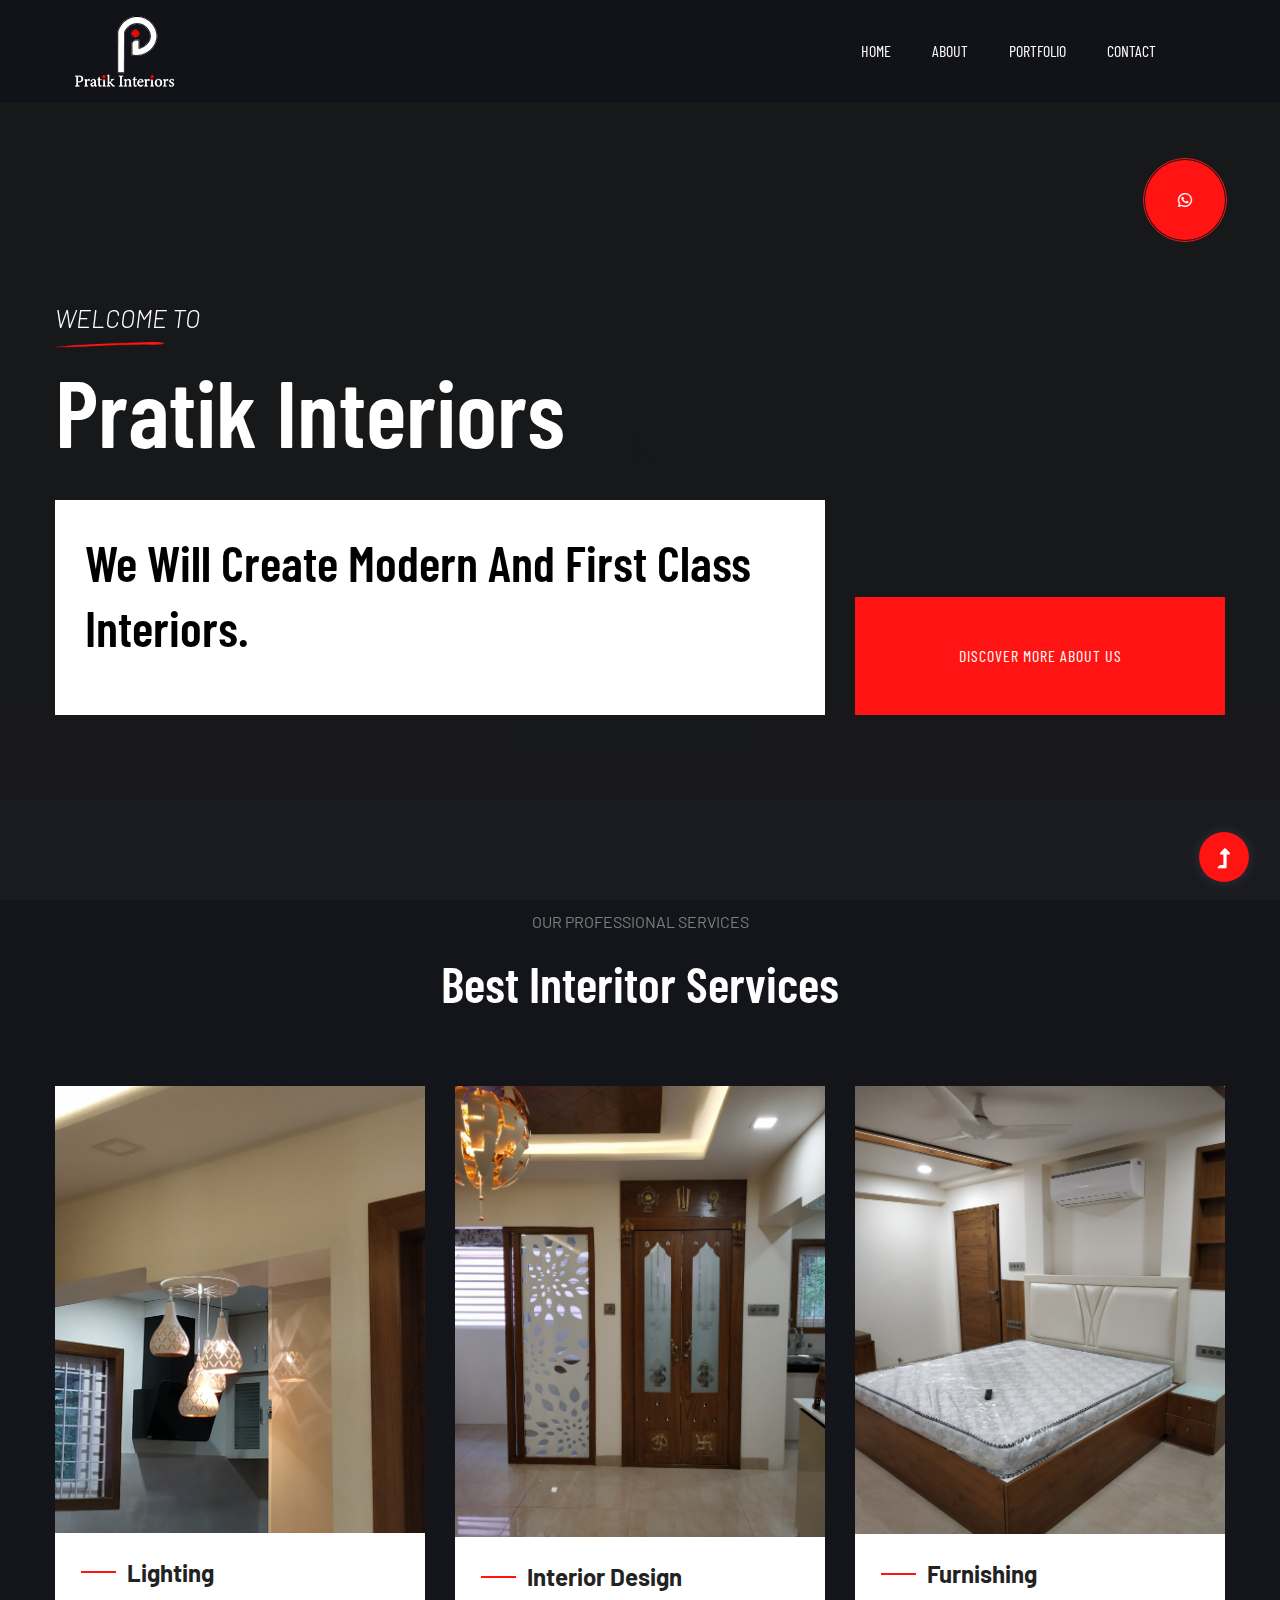
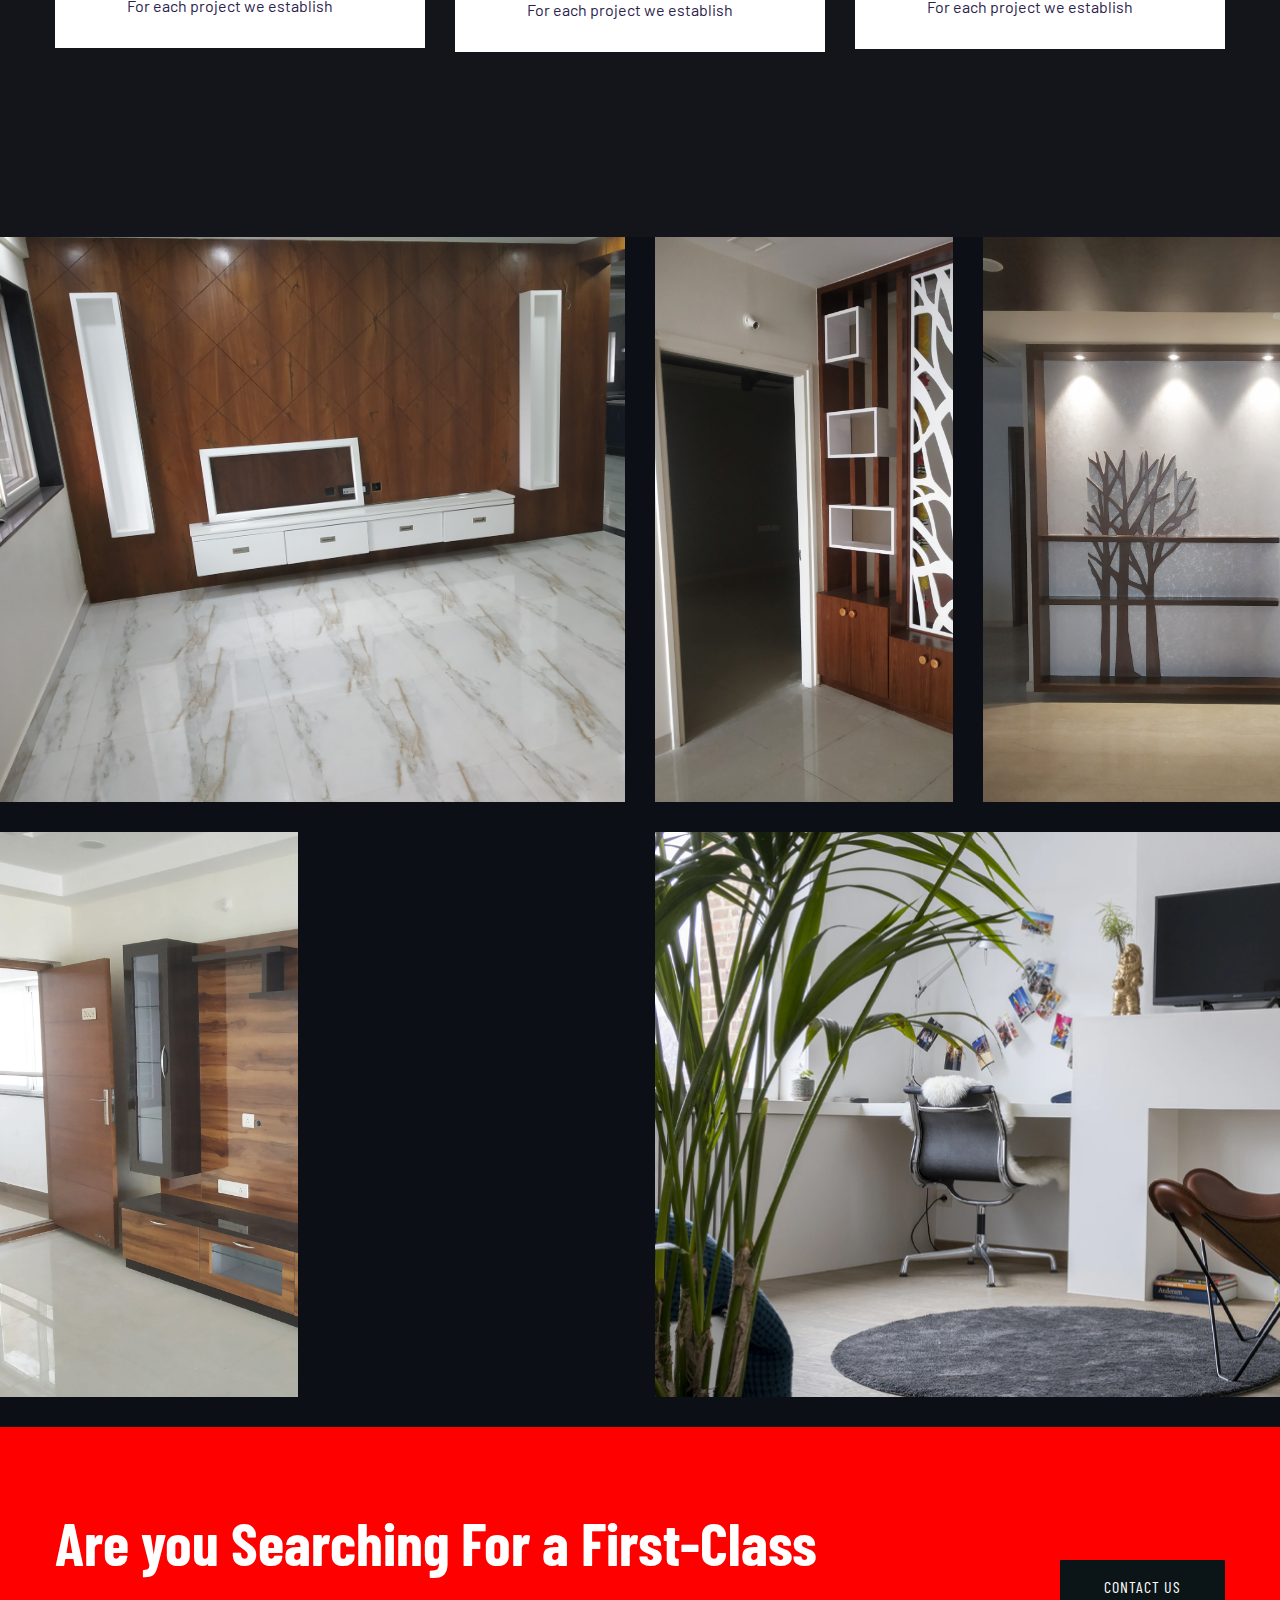
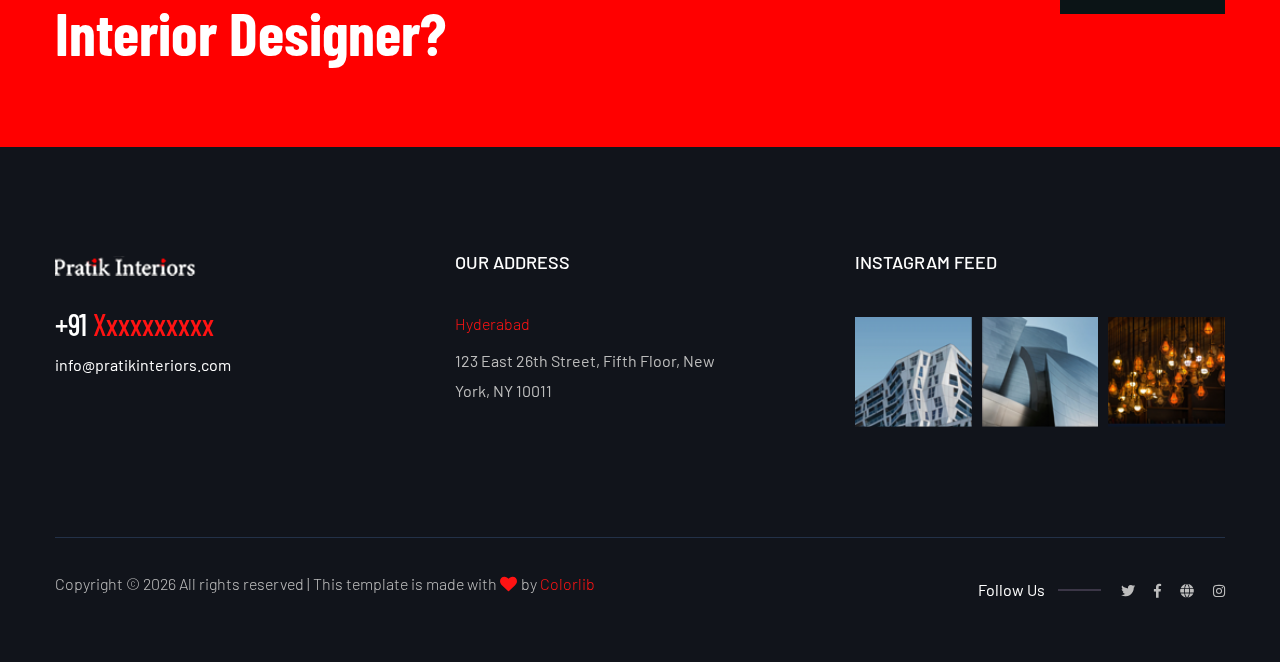
==== commit 6e0cd501: "seo added" ====
--- a/site/index.html
+++ b/site/index.html
@@ -34,7 +34,7 @@
         <div class="preloader-inner position-relative">
           <div class="preloader-circle"></div>
           <div class="preloader-img pere-text">
-            <img src="assets/img/logo/loder.jpg" alt="" />
+            <img src="assets/img/logo/loader.png" alt="" />
           </div>
         </div>
       </div>
@@ -64,11 +64,13 @@
                     <li><a href="index.html">Home</a></li>
                     <li><a href="about.html">About</a></li>
                     <li>
-                      <a href="blog.html">Portfolio</a>
+                      <a href="#">Portfolio</a>
                       <ul class="submenu">
-                        <li><a href="blog.html">Residential Projects</a></li>
                         <li>
-                          <a href="blog_details.html">Commercial Projects</a>
+                          <a href="residential.html">Residential Projects</a>
+                        </li>
+                        <li>
+                          <a href="commercial.html">Commercial Projects</a>
                         </li>
                       </ul>
                     </li>
@@ -158,10 +160,10 @@
             <div class="col-lg-4 col-md-6 col-sm-10">
               <div class="single-services mb-200">
                 <div class="services-img">
-                  <img src="assets/img/gallery/services1.png" alt="" />
+                  <img src="assets/img/gallery/lighting.jpg" alt="" />
                 </div>
                 <div class="services-caption">
-                  <h3><a href="services.html">Lighting</a></h3>
+                  <h3><a href="residential.html">Lighting</a></h3>
                   <p class="pera1">For each project we establish</p>
                   <p class="pera2">
                     For each project we establish relationships with partners
@@ -173,10 +175,10 @@
             <div class="col-lg-4 col-md-6 col-sm-10">
               <div class="single-services mb-200">
                 <div class="services-img">
-                  <img src="assets/img/gallery/services2.png" alt="" />
+                  <img src="assets/img/gallery/hall.jpg" alt="" />
                 </div>
                 <div class="services-caption">
-                  <h3><a href="services.html">Interior Design</a></h3>
+                  <h3><a href="residential.html">Interior Design</a></h3>
                   <p class="pera1">For each project we establish</p>
                   <p class="pera2">
                     For each project we establish relationships with partners
@@ -188,10 +190,10 @@
             <div class="col-lg-4 col-md-6 col-sm-10">
               <div class="single-services mb-200">
                 <div class="services-img">
-                  <img src="assets/img/gallery/services3.png" alt="" />
+                  <img src="assets/img/gallery/bed1.jpg" alt="" />
                 </div>
                 <div class="services-caption">
-                  <h3><a href="services.html">Office Decoretion</a></h3>
+                  <h3><a href="residential.html">Furnishing</a></h3>
                   <p class="pera1">For each project we establish</p>
                   <p class="pera2">
                     For each project we establish relationships with partners
@@ -212,12 +214,14 @@
               <div class="single-gallery mb-30">
                 <div
                   class="gallery-img"
-                  style="background-image: url(assets/img/gallery/gallery1.png)"
-                ></div>
-                <div class="thumb-content-box">
-                  <div class="thumb-content">
-                    <h3><span>Intorior</span>Burj Khalifa</h3>
-                    <a href="work.html"><i class="fas fa-angle-right"></i></a>
+                  style="background-image: url(assets/img/gallery/gallery1.jpg)"
+                ></div>
+                <div class="thumb-content-box">
+                  <div class="thumb-content">
+                    <h3><span>Living Room</span></h3>
+                    <a href="residential.html"
+                      ><i class="fas fa-angle-right"></i
+                    ></a>
                   </div>
                 </div>
               </div>
@@ -226,12 +230,16 @@
               <div class="single-gallery mb-30">
                 <div
                   class="gallery-img"
-                  style="background-image: url(assets/img/gallery/gallery2.png)"
-                ></div>
-                <div class="thumb-content-box">
-                  <div class="thumb-content">
-                    <h3><span>Intorior</span>Burj Khalifa</h3>
-                    <a href="work.html"><i class="fas fa-angle-right"></i></a>
+                  style="
+                    background-image: url(assets/img/gallery/partition.jpg);
+                  "
+                ></div>
+                <div class="thumb-content-box">
+                  <div class="thumb-content">
+                    <h3><span>Partitions</span></h3>
+                    <a href="residential.html"
+                      ><i class="fas fa-angle-right"></i
+                    ></a>
                   </div>
                 </div>
               </div>
@@ -240,12 +248,16 @@
               <div class="single-gallery mb-30">
                 <div
                   class="gallery-img"
-                  style="background-image: url(assets/img/gallery/gallery3.png)"
-                ></div>
-                <div class="thumb-content-box">
-                  <div class="thumb-content">
-                    <h3><span>Intorior</span>Burj Khalifa</h3>
-                    <a href="work.html"><i class="fas fa-angle-right"></i></a>
+                  style="
+                    background-image: url(assets/img/gallery/walldecor.jpg);
+                  "
+                ></div>
+                <div class="thumb-content-box">
+                  <div class="thumb-content">
+                    <h3><span>Decoration</span></h3>
+                    <a href="residential.html"
+                      ><i class="fas fa-angle-right"></i
+                    ></a>
                   </div>
                 </div>
               </div>
@@ -254,12 +266,14 @@
               <div class="single-gallery mb-30">
                 <div
                   class="gallery-img"
-                  style="background-image: url(assets/img/gallery/gallery4.png)"
-                ></div>
-                <div class="thumb-content-box">
-                  <div class="thumb-content">
-                    <h3><span>Intorior</span>Burj Khalifa</h3>
-                    <a href="work.html"><i class="fas fa-angle-right"></i></a>
+                  style="background-image: url(assets/img/gallery/tvunit.jpg)"
+                ></div>
+                <div class="thumb-content-box">
+                  <div class="thumb-content">
+                    <h3><span>TV Units</span></h3>
+                    <a href="residential.html"
+                      ><i class="fas fa-angle-right"></i
+                    ></a>
                   </div>
                 </div>
               </div>
@@ -268,12 +282,14 @@
               <div class="single-gallery mb-30">
                 <div
                   class="gallery-img"
-                  style="background-image: url(assets/img/gallery/gallery5.png)"
-                ></div>
-                <div class="thumb-content-box">
-                  <div class="thumb-content">
-                    <h3><span>Intorior</span>Burj Khalifa</h3>
-                    <a href="work.html"><i class="fas fa-angle-right"></i></a>
+                  style="background-image: url(assets/img/gallery/kitchen.jpg)"
+                ></div>
+                <div class="thumb-content-box">
+                  <div class="thumb-content">
+                    <h3><span>Kitchen</span></h3>
+                    <a href="residential.html"
+                      ><i class="fas fa-angle-right"></i
+                    ></a>
                   </div>
                 </div>
               </div>
@@ -286,8 +302,10 @@
                 ></div>
                 <div class="thumb-content-box">
                   <div class="thumb-content">
-                    <h3><span>Intorior</span>Burj Khalifa</h3>
-                    <a href="work.html"><i class="fas fa-angle-right"></i></a>
+                    <h3><span>Intorior</span></h3>
+                    <a href="residential.html"
+                      ><i class="fas fa-angle-right"></i
+                    ></a>
                   </div>
                 </div>
               </div>
@@ -302,7 +320,7 @@
           <div class="row align-items-center justify-content-between">
             <div class="col-xl-8 col-lg-8 col-md-8">
               <div class="wantToWork-caption wantToWork-caption2">
-                <h2>Are you Searching For a First-Class Consultant?</h2>
+                <h2>Are you Searching For a First-Class Interior Designer?</h2>
               </div>
             </div>
             <div class="col-xl-2 col-lg-2 col-md-3">
@@ -328,30 +346,21 @@
                     /></a>
                   </div>
                   <div class="footer-tittle">
-                    <div class="footer-pera">
-                      <p class="info1">
-                        Grabbing the concsumer’s attention isn’t enough you have
-                        to keep that attention for at least a.
-                      </p>
-                    </div>
+                    <div class="footer-pera"></div>
                   </div>
                   <div class="footer-number">
-                    <h4><span>+564 </span>7885 3222</h4>
-                    <p>youremail@gmail.com</p>
+                    <h4><span>+91 </span>xxxxxxxxxx</h4>
+                    <p>info@pratikinteriors.com</p>
                   </div>
                 </div>
               </div>
               <div class="col-xl-3 col-lg-2 col-md-5 col-sm-6">
                 <div class="single-footer-caption mb-50">
                   <div class="footer-tittle">
-                    <h4>Useful Links</h4>
+                    <h4>Our Address</h4>
                   </div>
                   <div class="footer-cap">
-                    <span>New York</span>
-                    <p>123 East 26th Street, Fifth Floor, New York, NY 10011</p>
-                  </div>
-                  <div class="footer-cap">
-                    <span>Japan</span>
+                    <span>Hyderabad</span>
                     <p>123 East 26th Street, Fifth Floor, New York, NY 10011</p>
                   </div>
                 </div>
@@ -379,21 +388,6 @@
                           ><img src="assets/img/gallery/instagram3.png" alt=""
                         /></a>
                       </li>
-                      <li>
-                        <a href="#"
-                          ><img src="assets/img/gallery/instagram4.png" alt=""
-                        /></a>
-                      </li>
-                      <li>
-                        <a href="#"
-                          ><img src="assets/img/gallery/instagram5.png" alt=""
-                        /></a>
-                      </li>
-                      <li>
-                        <a href="#"
-                          ><img src="assets/img/gallery/instagram6.png" alt=""
-                        /></a>
-                      </li>
                     </ul>
                   </div>
                 </div>
@@ -422,9 +416,7 @@
                 <div class="footer-social f-right">
                   <span>Follow Us</span>
                   <a href="#"><i class="fab fa-twitter"></i></a>
-                  <a href="https://www.facebook.com/sai4ull"
-                    ><i class="fab fa-facebook-f"></i
-                  ></a>
+                  <a href="#"><i class="fab fa-facebook-f"></i></a>
                   <a href="#"><i class="fas fa-globe"></i></a>
                   <a href="#"><i class="fab fa-instagram"></i></a>
                 </div>
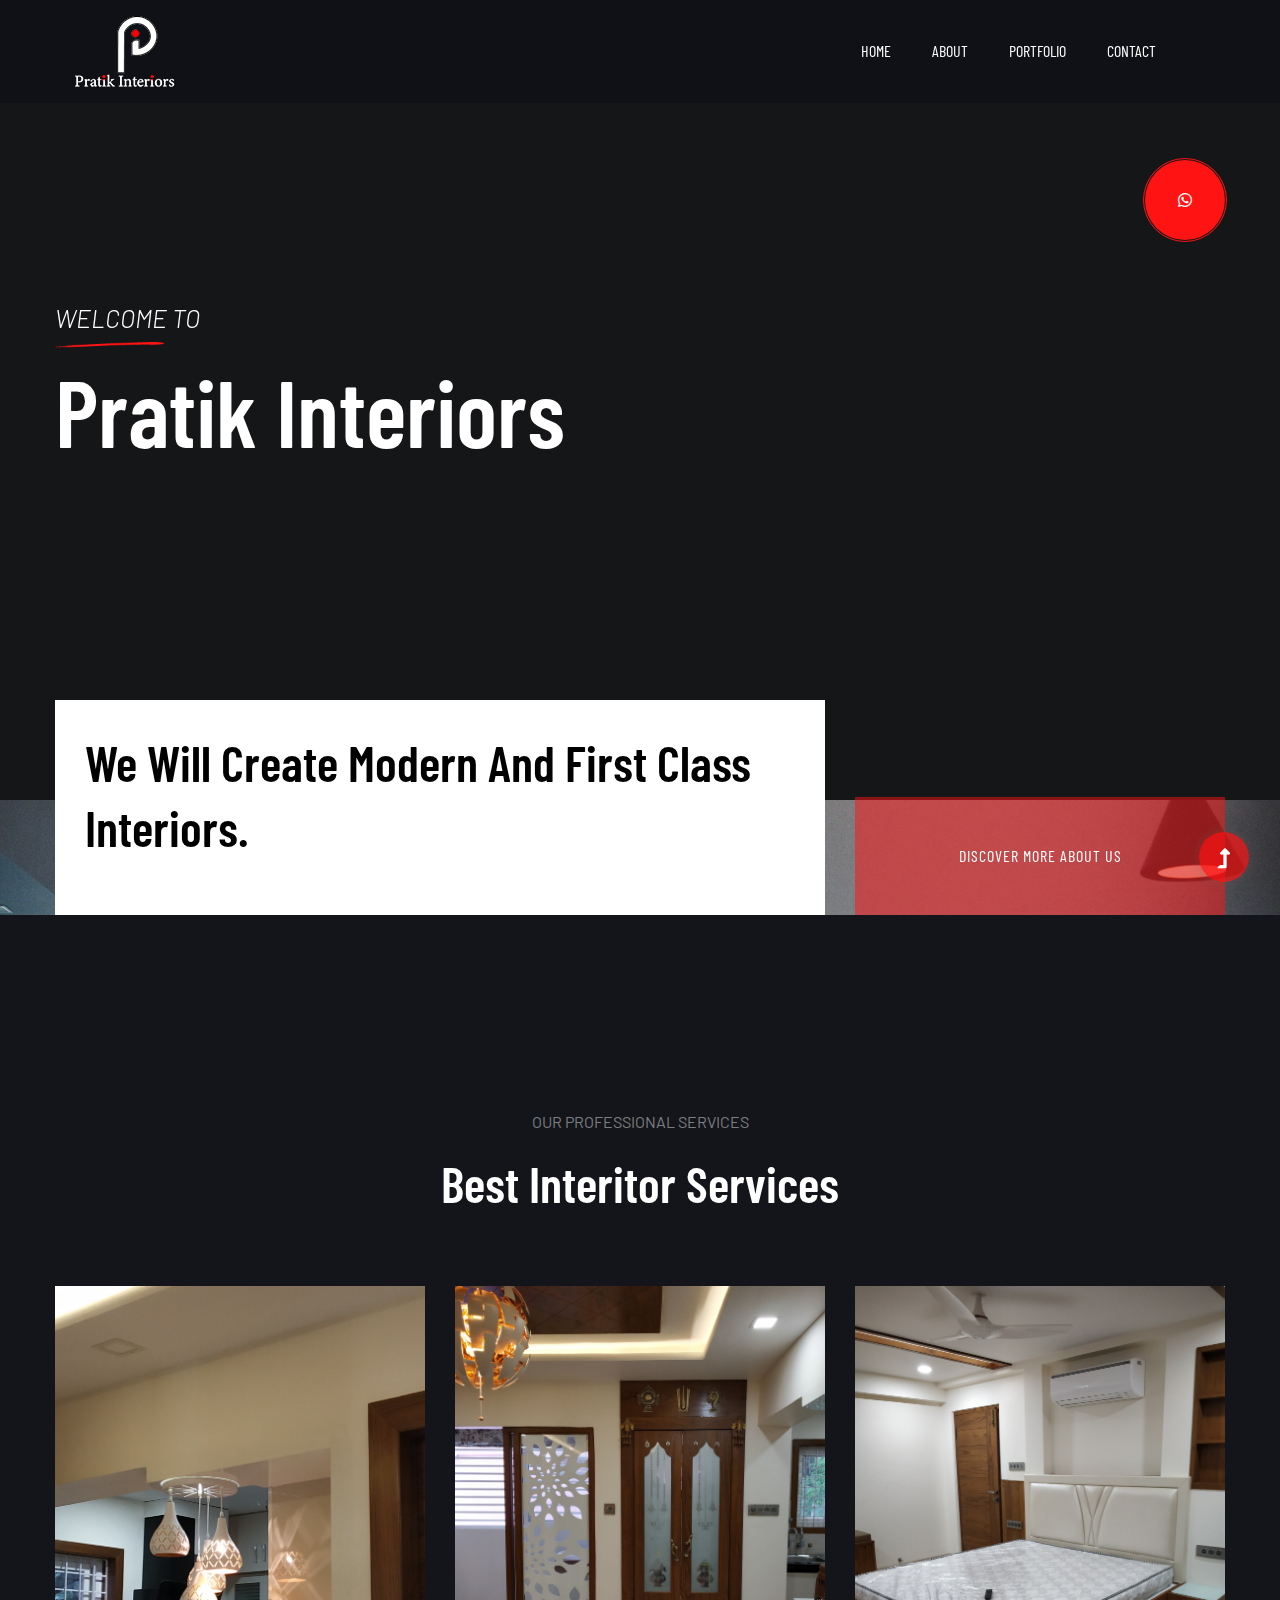
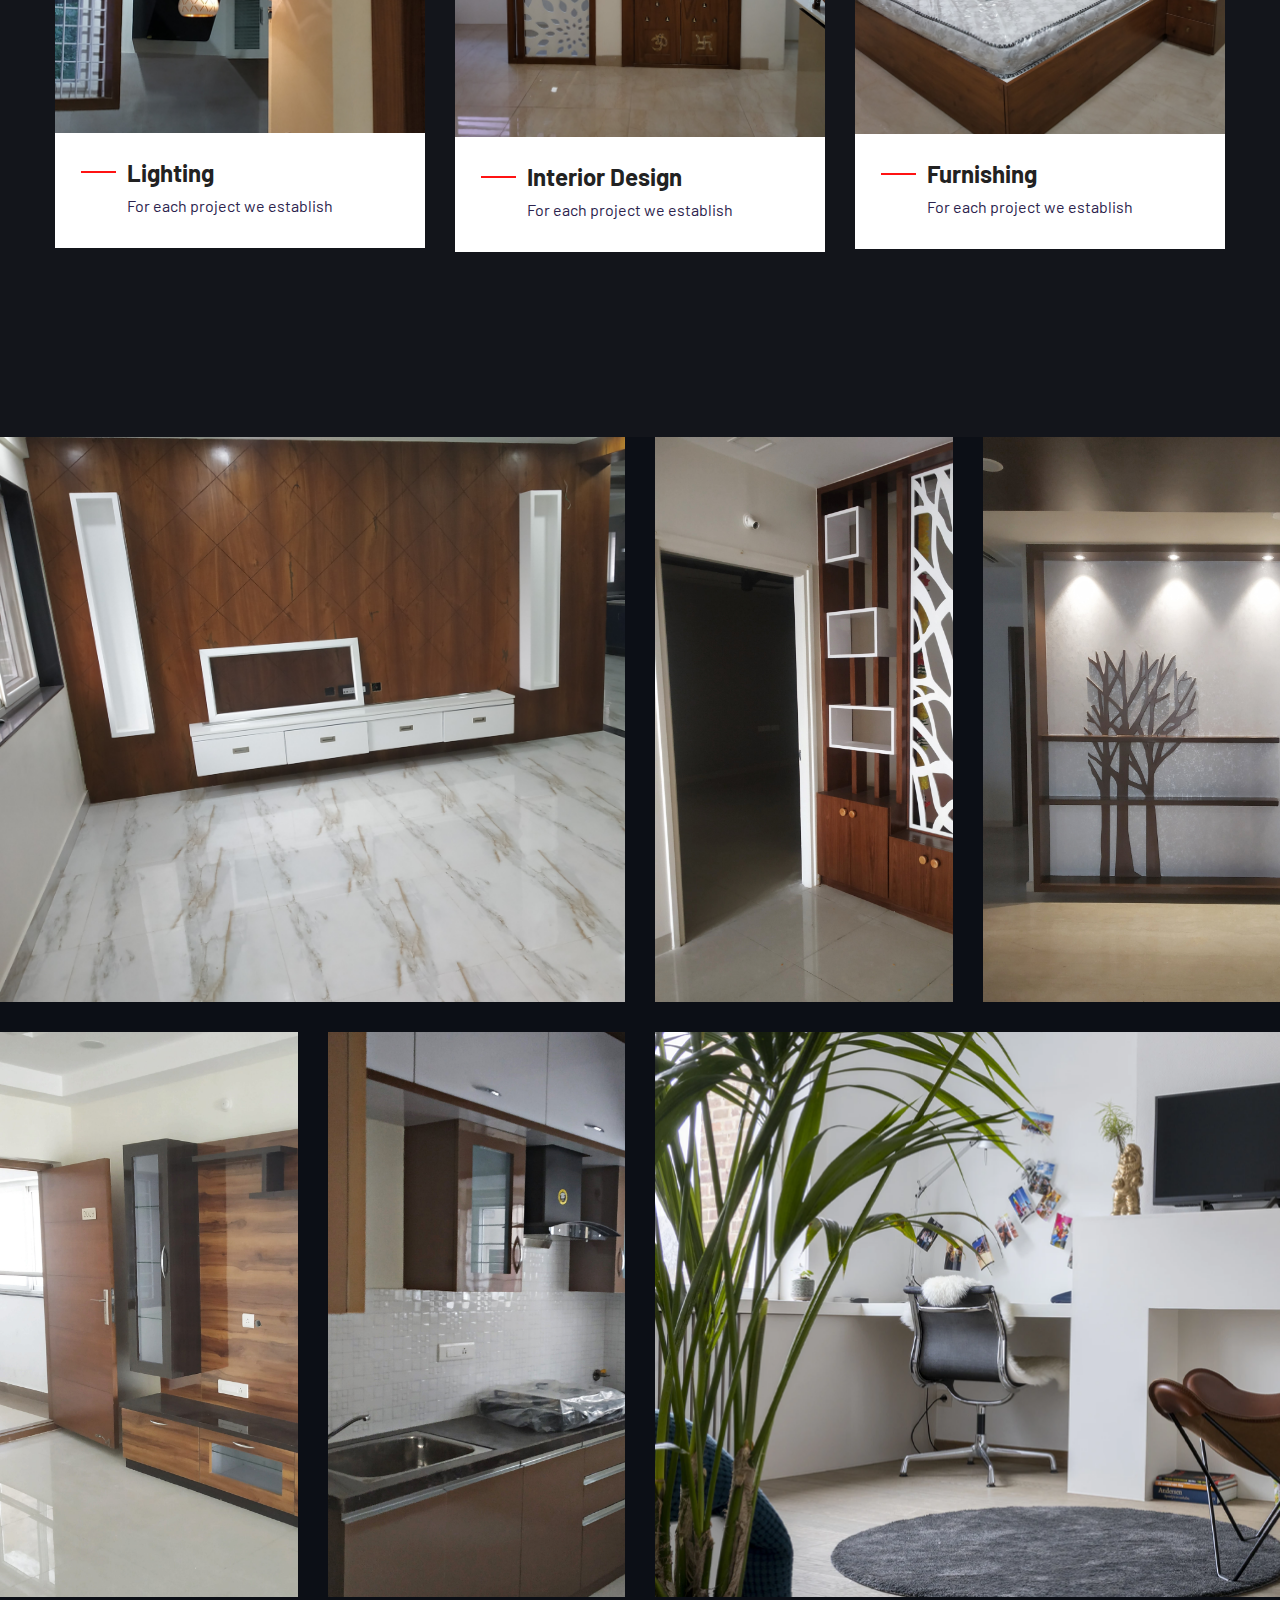
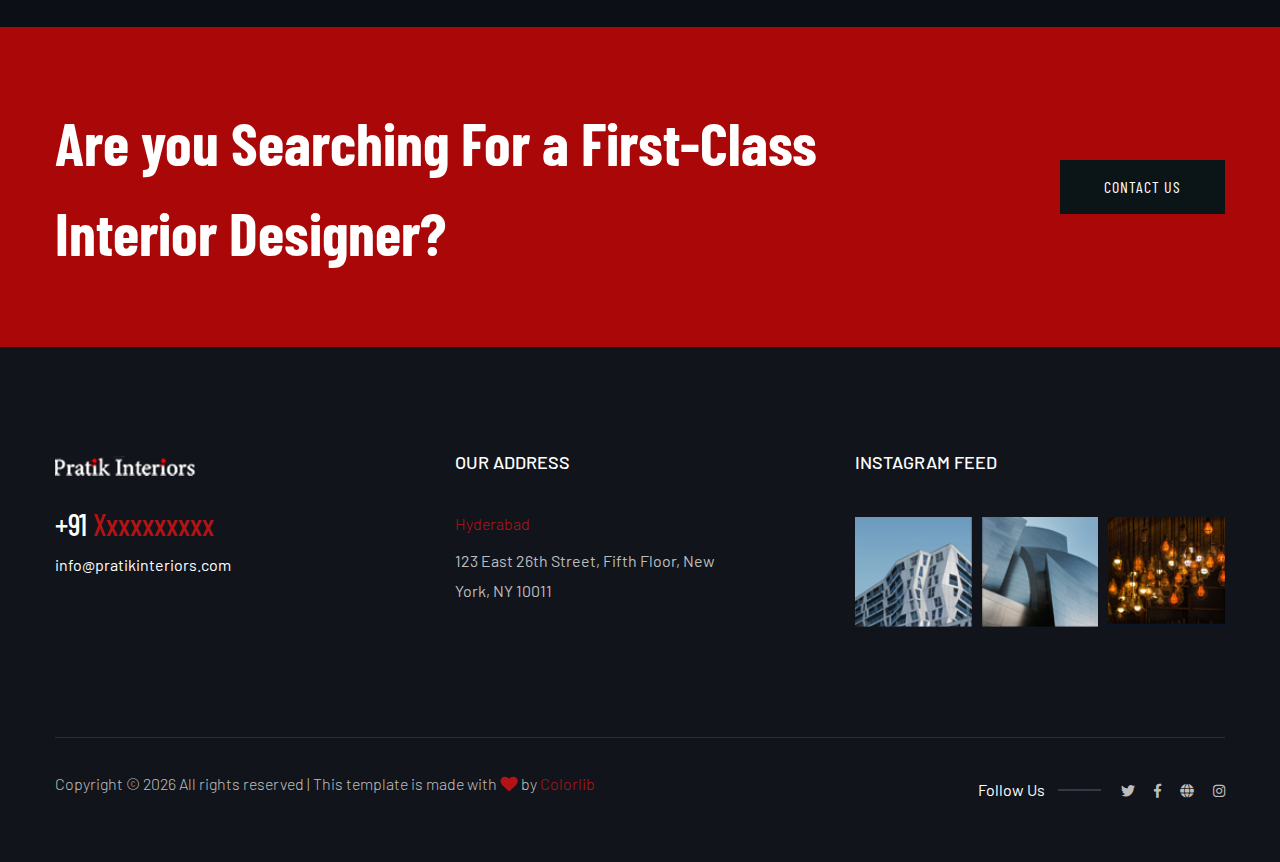
==== commit 0ea63b5d: "images compressed" ====
--- a/site/index.html
+++ b/site/index.html
@@ -6,12 +6,6 @@
     <title>Pratik Interiors</title>
     <meta name="description" content="" />
     <meta name="viewport" content="width=device-width, initial-scale=1" />
-    <link rel="manifest" href="site.webmanifest" />
-    <link
-      rel="shortcut icon"
-      type="image/x-icon"
-      href="assets/img/favicon.ico"
-    />
 
     <!-- CSS here -->
     <link rel="stylesheet" href="assets/css/bootstrap.min.css" />
@@ -127,6 +121,10 @@
 
       <!-- Our Info start -->
       <!--? Professional Services Start -->
+      <div
+        class="professional-services section-bg d-none d-md-block"
+        data-background="assets/img/gallery/section_bg04-min.jpg"
+      ></div>
       <div class="profession-caption">
         <div class="container">
           <div class="row align-items-end">
@@ -160,7 +158,7 @@
             <div class="col-lg-4 col-md-6 col-sm-10">
               <div class="single-services mb-200">
                 <div class="services-img">
-                  <img src="assets/img/gallery/lighting.jpg" alt="" />
+                  <img src="assets/img/gallery/lighting-min.jpg" alt="" />
                 </div>
                 <div class="services-caption">
                   <h3><a href="residential.html">Lighting</a></h3>
@@ -175,7 +173,7 @@
             <div class="col-lg-4 col-md-6 col-sm-10">
               <div class="single-services mb-200">
                 <div class="services-img">
-                  <img src="assets/img/gallery/hall.jpg" alt="" />
+                  <img src="assets/img/gallery/hall-min.jpg" alt="" />
                 </div>
                 <div class="services-caption">
                   <h3><a href="residential.html">Interior Design</a></h3>
@@ -190,7 +188,7 @@
             <div class="col-lg-4 col-md-6 col-sm-10">
               <div class="single-services mb-200">
                 <div class="services-img">
-                  <img src="assets/img/gallery/bed1.jpg" alt="" />
+                  <img src="assets/img/gallery/bed1-min.jpg" alt="" />
                 </div>
                 <div class="services-caption">
                   <h3><a href="residential.html">Furnishing</a></h3>
@@ -231,7 +229,7 @@
                 <div
                   class="gallery-img"
                   style="
-                    background-image: url(assets/img/gallery/partition.jpg);
+                    background-image: url(assets/img/gallery/partition-min.jpg);
                   "
                 ></div>
                 <div class="thumb-content-box">
@@ -249,7 +247,7 @@
                 <div
                   class="gallery-img"
                   style="
-                    background-image: url(assets/img/gallery/walldecor.jpg);
+                    background-image: url(assets/img/gallery/walldecor-min.jpg);
                   "
                 ></div>
                 <div class="thumb-content-box">
@@ -266,7 +264,9 @@
               <div class="single-gallery mb-30">
                 <div
                   class="gallery-img"
-                  style="background-image: url(assets/img/gallery/tvunit.jpg)"
+                  style="
+                    background-image: url(assets/img/gallery/tvunit-min.jpg);
+                  "
                 ></div>
                 <div class="thumb-content-box">
                   <div class="thumb-content">
@@ -282,7 +282,9 @@
               <div class="single-gallery mb-30">
                 <div
                   class="gallery-img"
-                  style="background-image: url(assets/img/gallery/kitchen.jpg)"
+                  style="
+                    background-image: url(assets/img/gallery/kitchen-min.jpg);
+                  "
                 ></div>
                 <div class="thumb-content-box">
                   <div class="thumb-content">
--- a/site/assets/css/style.css
+++ b/site/assets/css/style.css
@@ -1,3 +1,4 @@
+@charset "UTF-8";
 /* Theme Description
 -------------------------------------------------
 
@@ -6,7 +7,7 @@
 	  Support:
 	  Description:
 	  Version:
-	  
+
 ------------------------------------------------- 
 */
 /* CSS Index
@@ -54,7 +55,7 @@
 }
 
 .theme-bg {
-  background: #ff1313;
+  background: #ff1313af;
 }
 
 .brand-bg {
@@ -75,7 +76,7 @@
 }
 
 .theme-color {
-  color: #ff1313;
+  color: #ff1313af;
 }
 
 /*------------------- Responsive --------------------------*/
@@ -85,31 +86,28 @@
 */
 .boxed-btn {
   background: #fff;
-  color: #ff1313 !important;
+  color: #ff1313af !important;
   display: inline-block;
   padding: 18px 44px;
   font-family: "Barlow Condensed", sans-serif;
   font-size: 14px;
   font-weight: 400;
   border: 0;
-  border: 1px solid #ff1313;
+  border: 1px solid #ff1313af;
   letter-spacing: 3px;
   text-align: center;
-  color: #ff1313;
+  color: #ff1313af;
   text-transform: uppercase;
   cursor: pointer;
 }
-
 .boxed-btn:hover {
-  background: #ff1313;
+  background: #ff1313af;
   color: #fff !important;
-  border: 1px solid #ff1313;
-}
-
+  border: 1px solid #ff1313af;
+}
 .boxed-btn:focus {
   outline: none;
 }
-
 .boxed-btn.large-width {
   width: 220px;
 }
@@ -123,7 +121,6 @@
   background-repeat: no-repeat;
   background-position: center center;
 }
-
 [data-overlay]::before {
   position: absolute;
   left: 0;
@@ -215,6 +212,9 @@
 .img {
   max-width: 100%;
   -webkit-transition: all 0.3s ease-out 0s;
+  -moz-transition: all 0.3s ease-out 0s;
+  -ms-transition: all 0.3s ease-out 0s;
+  -o-transition: all 0.3s ease-out 0s;
   transition: all 0.3s ease-out 0s;
 }
 
@@ -237,6 +237,9 @@
 a,
 .button {
   -webkit-transition: all 0.3s ease-out 0s;
+  -moz-transition: all 0.3s ease-out 0s;
+  -ms-transition: all 0.3s ease-out 0s;
+  -o-transition: all 0.3s ease-out 0s;
   transition: all 0.3s ease-out 0s;
 }
 
@@ -277,8 +280,9 @@
 
 input:focus::-moz-placeholder {
   opacity: 0;
-  -webkit-transition: .4s;
-  transition: .4s;
+  -webkit-transition: 0.4s;
+  -o-transition: 0.4s;
+  transition: 0.4s;
 }
 
 .capitalize {
@@ -370,13 +374,11 @@
 .mb-90 {
   margin-bottom: 90px;
 }
-
 @media (max-width: 767px) {
   .mb-90 {
     margin-bottom: 30px;
   }
 }
-
 @media (min-width: 768px) and (max-width: 991px) {
   .mb-90 {
     margin-bottom: 45px;
@@ -396,42 +398,35 @@
   position: absolute;
   text-align: center;
   top: 50%;
-  -webkit-transform: translateY(-50%);
-          transform: translateY(-50%);
-  -webkit-transition: all 0.3s ease 0s;
+  transform: translateY(-50%);
   transition: all 0.3s ease 0s;
   width: 40px;
 }
-
 .owl-carousel .owl-nav div.owl-next {
   left: auto;
   right: -30px;
 }
-
 .owl-carousel .owl-nav div.owl-next i {
   position: relative;
   right: 0;
   top: 1px;
 }
-
 .owl-carousel .owl-nav div.owl-prev i {
   position: relative;
   right: 1px;
   top: 0px;
 }
-
 .owl-carousel:hover .owl-nav div {
   opacity: 1;
   visibility: visible;
 }
-
 .owl-carousel:hover .owl-nav div:hover {
   color: #fff;
-  background: #ff3500;
+  background: #ff3300c9;
 }
 
 .btn {
-  background: #ff1313;
+  background: #ff131381;
   padding: 27px 44px;
   text-transform: uppercase;
   font-family: "Barlow Condensed", sans-serif;
@@ -447,7 +442,6 @@
   margin-bottom: 0;
   margin: 10px;
   cursor: pointer;
-  -webkit-transition: color 0.4s linear;
   transition: color 0.4s linear;
   position: relative;
   z-index: 1;
@@ -455,7 +449,6 @@
   overflow: hidden;
   margin: 0;
 }
-
 .btn::before {
   content: "";
   position: absolute;
@@ -466,24 +459,16 @@
   background: #fff;
   color: #000 !important;
   z-index: 1;
-  -webkit-transition: -webkit-transform 0.5s;
-  transition: -webkit-transform 0.5s;
   transition: transform 0.5s;
-  transition: transform 0.5s, -webkit-transform 0.5s;
-  -webkit-transition-timing-function: ease;
-          transition-timing-function: ease;
-  -webkit-transform-origin: 0 0;
-          transform-origin: 0 0;
-  -webkit-transition-timing-function: cubic-bezier(0.5, 1.6, 0.4, 0.7);
-          transition-timing-function: cubic-bezier(0.5, 1.6, 0.4, 0.7);
-  -webkit-transform: scaleX(0);
-          transform: scaleX(0);
+  transition-timing-function: ease;
+  transform-origin: 0 0;
+  transition-timing-function: cubic-bezier(0.5, 1.6, 0.4, 0.7);
+  transform: scaleX(0);
   border-radius: 0;
 }
 
 .btn:hover::before {
-  -webkit-transform: scaleX(1);
-          transform: scaleX(1);
+  transform: scaleX(1);
   color: #000000 !important;
   z-index: -1;
 }
@@ -494,8 +479,7 @@
 
 .btn.focus, .btn:focus {
   outline: 0;
-  -webkit-box-shadow: none;
-          box-shadow: none;
+  box-shadow: none;
 }
 
 .header-btn {
@@ -510,20 +494,17 @@
   width: 100%;
   padding: 59px 0;
 }
-
 @media only screen and (min-width: 768px) and (max-width: 991px) {
   .btn3 {
     margin-top: 30px;
     padding: 35px 0;
   }
 }
-
 @media only screen and (min-width: 576px) and (max-width: 767px) {
   .btn3 {
     padding: 35px 0;
   }
 }
-
 @media (max-width: 575px) {
   .btn3 {
     padding: 35px 0;
@@ -532,7 +513,7 @@
 
 .submit-btn {
   width: 100%;
-  background: #ff1313;
+  background: #ff131381;
   padding: 19px 44px;
   color: #fff;
   cursor: pointer;
@@ -557,7 +538,6 @@
     margin-top: 20px;
   }
 }
-
 @media only screen and (min-width: 576px) and (max-width: 767px) {
   .btn.btn-black.f-right {
     float: left;
@@ -593,19 +573,16 @@
   letter-spacing: 1px;
   margin-bottom: 0;
   position: relative;
-  -webkit-transition: color 0.4s linear;
   transition: color 0.4s linear;
   position: relative;
   overflow: hidden;
   margin: 0;
 }
-
 @media (max-width: 575px) {
   .border-btn {
     display: none;
   }
 }
-
 .border-btn::before {
   border: 1px solid transparent;
   content: "";
@@ -614,26 +591,18 @@
   top: 0;
   width: 101%;
   height: 101%;
-  background: #ff1313;
+  background: #ff1313af;
   z-index: -1;
-  -webkit-transition: -webkit-transform 0.5s;
-  transition: -webkit-transform 0.5s;
   transition: transform 0.5s;
-  transition: transform 0.5s, -webkit-transform 0.5s;
-  -webkit-transition-timing-function: ease;
-          transition-timing-function: ease;
-  -webkit-transform-origin: 0 0;
-          transform-origin: 0 0;
-  -webkit-transition-timing-function: cubic-bezier(0.5, 1.6, 0.4, 0.7);
-          transition-timing-function: cubic-bezier(0.5, 1.6, 0.4, 0.7);
-  -webkit-transform: scaleY(0);
-          transform: scaleY(0);
+  transition-timing-function: ease;
+  transform-origin: 0 0;
+  transition-timing-function: cubic-bezier(0.5, 1.6, 0.4, 0.7);
+  transform: scaleY(0);
   border-radius: 0;
 }
 
 .border-btn:hover::before {
-  -webkit-transform: scaleY(1);
-          transform: scaleY(1);
+  transform: scaleY(1);
   border: 1px solid transparent;
 }
 
@@ -644,7 +613,7 @@
 
 /* scrollUp */
 #scrollUp, #back-top {
-  background: #ff1313;
+  background: #ff1313af;
   height: 50px;
   width: 50px;
   right: 31px;
@@ -657,16 +626,13 @@
   border-radius: 50%;
   line-height: 48px;
   border: 2px solid transparent;
-  -webkit-box-shadow: 0 0 10px 3px rgba(108, 98, 98, 0.2);
-          box-shadow: 0 0 10px 3px rgba(108, 98, 98, 0.2);
-}
-
+  box-shadow: 0 0 10px 3px rgba(108, 98, 98, 0.2);
+}
 @media (max-width: 575px) {
   #scrollUp, #back-top {
     right: 16px;
   }
 }
-
 #scrollUp a i, #back-top a i {
   display: block;
   line-height: 50px;
@@ -1989,12 +1955,9 @@
 /*-- Some Animated CSS -- */
 /* bounce-animate */
 .bounce-animate {
-  -webkit-animation-name: float-bob;
-          animation-name: float-bob;
-  -webkit-animation-duration: 2s;
-          animation-duration: 2s;
-  -webkit-animation-iteration-count: infinite;
-          animation-iteration-count: infinite;
+  animation-name: float-bob;
+  animation-duration: 2s;
+  animation-iteration-count: infinite;
   /* animation-timing-function: linear; */
   -moz-animation-name: float-bob;
   -moz-animation-duration: 2s;
@@ -2024,11 +1987,9 @@
     transform: translateY(-20px);
   }
 }
-
 /* heartbeat */
 .heartbeat {
-  -webkit-animation: heartbeat 1s infinite alternate;
-          animation: heartbeat 1s infinite alternate;
+  animation: heartbeat 1s infinite alternate;
 }
 
 @-webkit-keyframes heartbeat {
@@ -2037,7 +1998,6 @@
     transform: scale(1.03);
   }
 }
-
 /* rotateme */
 .rotateme {
   -webkit-animation-name: rotateme;
@@ -2060,7 +2020,6 @@
     transform: rotate(360deg);
   }
 }
-
 @-webkit-keyframes rotateme {
   from {
     -webkit-transform: rotate(0deg);
@@ -2069,7 +2028,6 @@
     -webkit-transform: rotate(360deg);
   }
 }
-
 /* 20. preloader */
 .preloader {
   background-color: #f7f7f7;
@@ -2081,8 +2039,9 @@
   right: 0;
   bottom: 0;
   z-index: 999999;
-  -webkit-transition: .6s;
-  transition: .6s;
+  -webkit-transition: 0.6s;
+  -o-transition: 0.6s;
+  transition: 0.6s;
   margin: 0 auto;
 }
 
@@ -2092,7 +2051,7 @@
   position: relative;
   border-style: solid;
   border-width: 1px;
-  border-top-color: #ff1313;
+  border-top-color: #ff1313af;
   border-bottom-color: transparent;
   border-left-color: transparent;
   border-right-color: transparent;
@@ -2103,8 +2062,9 @@
   background-color: #fff;
   -webkit-animation: zoom 2000ms infinite ease;
   animation: zoom 2000ms infinite ease;
-  -webkit-transition: .6s;
-  transition: .6s;
+  -webkit-transition: 0.6s;
+  -o-transition: 0.6s;
+  transition: 0.6s;
 }
 
 .preloader .preloader-circle2 {
@@ -2121,10 +2081,12 @@
   text-align: center;
   display: inline-block;
   -webkit-transform: translateY(-50%);
+  -ms-transform: translateY(-50%);
   transform: translateY(-50%);
   padding-top: 6px;
-  -webkit-transition: .6s;
-  transition: .6s;
+  -webkit-transition: 0.6s;
+  -o-transition: 0.6s;
+  transition: 0.6s;
 }
 
 .preloader .preloader-img img {
@@ -2141,66 +2103,63 @@
   0% {
     -webkit-transform: rotate(0deg);
     transform: rotate(0deg);
-    -webkit-transition: .6s;
-    transition: .6s;
+    -webkit-transition: 0.6s;
+    -o-transition: 0.6s;
+    transition: 0.6s;
   }
   100% {
     -webkit-transform: rotate(360deg);
     transform: rotate(360deg);
-    -webkit-transition: .6s;
-    transition: .6s;
-  }
-}
-
+    -webkit-transition: 0.6s;
+    -o-transition: 0.6s;
+    transition: 0.6s;
+  }
+}
 @keyframes zoom {
   0% {
     -webkit-transform: rotate(0deg);
     transform: rotate(0deg);
-    -webkit-transition: .6s;
-    transition: .6s;
+    -webkit-transition: 0.6s;
+    -o-transition: 0.6s;
+    transition: 0.6s;
   }
   100% {
     -webkit-transform: rotate(360deg);
     transform: rotate(360deg);
-    -webkit-transition: .6s;
-    transition: .6s;
-  }
-}
-
+    -webkit-transition: 0.6s;
+    -o-transition: 0.6s;
+    transition: 0.6s;
+  }
+}
 /*-- Section Padding -- */
 .section-padding2 {
   padding-top: 200px;
   padding-bottom: 200px;
 }
-
 @media only screen and (min-width: 1200px) and (max-width: 1600px) {
   .section-padding2 {
     padding-top: 200px;
     padding-bottom: 200px;
   }
 }
-
 @media only screen and (min-width: 992px) and (max-width: 1199px) {
   .section-padding2 {
     padding-top: 200px;
     padding-bottom: 200px;
   }
 }
-
 @media only screen and (min-width: 768px) and (max-width: 991px) {
   .section-padding2 {
     padding-top: 100px;
     padding-bottom: 100px;
   }
 }
-
 @media only screen and (min-width: 576px) and (max-width: 767px) {
   .section-padding2 {
     padding-top: 70px;
     padding-bottom: 70px;
   }
 }
-
 @media (max-width: 575px) {
   .section-padding2 {
     padding-top: 70px;
@@ -2211,25 +2170,21 @@
 .pb-bottom {
   padding-bottom: 200px;
 }
-
 @media only screen and (min-width: 992px) and (max-width: 1199px) {
   .pb-bottom {
     padding-bottom: 200px;
   }
 }
-
 @media only screen and (min-width: 768px) and (max-width: 991px) {
   .pb-bottom {
     padding-bottom: 50px;
   }
 }
-
 @media only screen and (min-width: 576px) and (max-width: 767px) {
   .pb-bottom {
     padding-bottom: 10px;
   }
 }
-
 @media (max-width: 575px) {
   .pb-bottom {
     padding-bottom: 10px;
@@ -2239,19 +2194,16 @@
 .pb-top {
   padding-top: 200px;
 }
-
 @media only screen and (min-width: 768px) and (max-width: 991px) {
   .pb-top {
     padding-top: 70px;
   }
 }
-
 @media only screen and (min-width: 576px) and (max-width: 767px) {
   .pb-top {
     padding-top: 70px;
   }
 }
-
 @media (max-width: 575px) {
   .pb-top {
     padding-top: 70px;
@@ -2262,28 +2214,24 @@
   padding-top: 130px;
   padding-bottom: 140px;
 }
-
 @media only screen and (min-width: 992px) and (max-width: 1199px) {
   .testimonial-padding {
     padding-top: 130px;
     padding-bottom: 140px;
   }
 }
-
 @media only screen and (min-width: 768px) and (max-width: 991px) {
   .testimonial-padding {
     padding-top: 70px;
     padding-bottom: 70px;
   }
 }
-
 @media only screen and (min-width: 576px) and (max-width: 767px) {
   .testimonial-padding {
     padding-top: 60px;
     padding-bottom: 70px;
   }
 }
-
 @media (max-width: 575px) {
   .testimonial-padding {
     padding-top: 60px;
@@ -2295,14 +2243,12 @@
   padding-top: 70px;
   padding-bottom: 70px;
 }
-
 @media only screen and (min-width: 576px) and (max-width: 767px) {
   .w-padding2 {
     padding-top: 70px;
     padding-bottom: 70px;
   }
 }
-
 @media (max-width: 575px) {
   .w-padding2 {
     padding-top: 70px;
@@ -2314,35 +2260,30 @@
   padding-top: 195px;
   padding-bottom: 170px;
 }
-
 @media only screen and (min-width: 1200px) and (max-width: 1600px) {
   .section-padding30 {
     padding-top: 195px;
     padding-bottom: 170px;
   }
 }
-
 @media only screen and (min-width: 992px) and (max-width: 1199px) {
   .section-padding30 {
     padding-top: 150px;
     padding-bottom: 110px;
   }
 }
-
 @media only screen and (min-width: 768px) and (max-width: 991px) {
   .section-padding30 {
     padding-top: 100px;
     padding-bottom: 70px;
   }
 }
-
 @media only screen and (min-width: 576px) and (max-width: 767px) {
   .section-padding30 {
     padding-top: 65px;
     padding-bottom: 30px;
   }
 }
-
 @media (max-width: 575px) {
   .section-padding30 {
     padding-top: 65px;
@@ -2356,7 +2297,6 @@
     padding-bottom: 70px;
   }
 }
-
 @media (max-width: 575px) {
   .brand-area {
     padding-top: 50px;
@@ -2367,25 +2307,21 @@
 .padding-bottom {
   padding-bottom: 190px;
 }
-
 @media only screen and (min-width: 992px) and (max-width: 1199px) {
   .padding-bottom {
     padding-bottom: 100px;
   }
 }
-
 @media only screen and (min-width: 768px) and (max-width: 991px) {
   .padding-bottom {
     padding-bottom: 70px;
   }
 }
-
 @media only screen and (min-width: 576px) and (max-width: 767px) {
   .padding-bottom {
     padding-bottom: 70px;
   }
 }
-
 @media (max-width: 575px) {
   .padding-bottom {
     padding-bottom: 70px;
@@ -2396,28 +2332,24 @@
   padding-top: 145px;
   padding-bottom: 170px;
 }
-
 @media only screen and (min-width: 992px) and (max-width: 1199px) {
   .services-padding {
     padding-top: 145px;
     padding-bottom: 170px;
   }
 }
-
 @media only screen and (min-width: 768px) and (max-width: 991px) {
   .services-padding {
     padding-top: 100px;
     padding-bottom: 70px;
   }
 }
-
 @media only screen and (min-width: 576px) and (max-width: 767px) {
   .services-padding {
     padding-top: 65px;
     padding-bottom: 70px;
   }
 }
-
 @media (max-width: 575px) {
   .services-padding {
     padding-top: 65px;
@@ -2429,28 +2361,24 @@
   padding-top: 195px;
   padding-bottom: 90px;
 }
-
 @media only screen and (min-width: 992px) and (max-width: 1199px) {
   .section-paddingt30 {
     padding-top: 150px;
     padding-bottom: 90px;
   }
 }
-
 @media only screen and (min-width: 768px) and (max-width: 991px) {
   .section-paddingt30 {
     padding-top: 100px;
     padding-bottom: 40px;
   }
 }
-
 @media only screen and (min-width: 576px) and (max-width: 767px) {
   .section-paddingt30 {
     padding-top: 65px;
     padding-bottom: 10px;
   }
 }
-
 @media (max-width: 575px) {
   .section-paddingt30 {
     padding-top: 65px;
@@ -2462,28 +2390,24 @@
   padding-top: 195px;
   padding-bottom: 100px;
 }
-
 @media only screen and (min-width: 992px) and (max-width: 1199px) {
   .section-padding3 {
     padding-top: 195px;
     padding-bottom: 100px;
   }
 }
-
 @media only screen and (min-width: 768px) and (max-width: 991px) {
   .section-padding3 {
     padding-top: 95px;
     padding-bottom: 0px;
   }
 }
-
 @media only screen and (min-width: 576px) and (max-width: 767px) {
   .section-padding3 {
     padding-top: 60px;
     padding-bottom: 0;
   }
 }
-
 @media (max-width: 575px) {
   .section-padding3 {
     padding-top: 60px;
@@ -2495,28 +2419,24 @@
   padding-top: 105px;
   padding-bottom: 50px;
 }
-
 @media only screen and (min-width: 992px) and (max-width: 1199px) {
   .footer-padding {
     padding-top: 105px;
     padding-bottom: 50px;
   }
 }
-
 @media only screen and (min-width: 768px) and (max-width: 991px) {
   .footer-padding {
     padding-top: 100px;
     padding-bottom: 50px;
   }
 }
-
 @media only screen and (min-width: 576px) and (max-width: 767px) {
   .footer-padding {
     padding-top: 80px;
     padding-bottom: 0px;
   }
 }
-
 @media (max-width: 575px) {
   .footer-padding {
     padding-top: 80px;
@@ -2529,13 +2449,11 @@
     margin-bottom: 50px;
   }
 }
-
 @media only screen and (min-width: 576px) and (max-width: 767px) {
   .section-tittle {
     margin-bottom: 50px;
   }
 }
-
 .section-tittle span {
   font-size: 16px;
   display: block;
@@ -2544,7 +2462,6 @@
   text-transform: uppercase;
   margin-bottom: 17px;
 }
-
 .section-tittle h2 {
   font-size: 50px;
   display: block;
@@ -2552,41 +2469,34 @@
   text-transform: capitalize;
   line-height: 1.3;
 }
-
 @media only screen and (min-width: 992px) and (max-width: 1199px) {
   .section-tittle h2 {
     font-size: 42px;
   }
 }
-
 @media only screen and (min-width: 576px) and (max-width: 767px) {
   .section-tittle h2 {
     font-size: 31px;
   }
 }
-
 @media (max-width: 575px) {
   .section-tittle h2 {
     font-size: 30px;
     line-height: 1.6;
   }
 }
-
 .section-tittle p {
   color: #717b9b;
 }
-
 .section-tittle.profession-details span {
   color: #383838;
   font-size: 16px;
   font-weight: 300;
 }
-
 .section-tittle.profession-details h2 {
   color: #000000;
   margin-bottom: 25px;
 }
-
 .section-tittle.profession-details p {
   color: #383838;
   margin-bottom: 21px;
@@ -2596,7 +2506,6 @@
 .section-tittle2 h2 {
   color: #fff;
 }
-
 .section-tittle2 p {
   color: #fff;
 }
@@ -2635,7 +2544,7 @@
 }
 
 .theme-bg {
-  background: #ff1313;
+  background: #ff1313af;
 }
 
 .brand-bg {
@@ -2656,95 +2565,75 @@
 }
 
 .theme-color {
-  color: #ff1313;
+  color: #ff1313af;
 }
 
 .header-area .main-header {
   padding: 0 150px;
   background-color: rgba(5, 6, 23, 0.302);
 }
-
 @media only screen and (min-width: 1200px) and (max-width: 1600px) {
   .header-area .main-header {
     background-color: none;
     padding: 0 60px;
   }
 }
-
 @media only screen and (min-width: 992px) and (max-width: 1199px) {
   .header-area .main-header {
     background-color: none;
     padding: 0 20px;
   }
 }
-
 @media only screen and (min-width: 768px) and (max-width: 991px) {
   .header-area .main-header {
     padding: 0 70px;
   }
 }
-
 @media only screen and (min-width: 576px) and (max-width: 767px) {
   .header-area .main-header {
     padding: 0 70px;
   }
 }
-
 @media (max-width: 575px) {
   .header-area .main-header {
     padding: 0 20px;
   }
 }
-
 @media only screen and (min-width: 768px) and (max-width: 991px) {
   .header-area .main-header {
     padding-top: 16px;
     padding-bottom: 21px;
   }
 }
-
 @media only screen and (min-width: 576px) and (max-width: 767px) {
   .header-area .main-header {
     padding-top: 16px;
     padding-bottom: 21px;
   }
 }
-
 @media (max-width: 575px) {
   .header-area .main-header {
     padding-top: 16px;
     padding-bottom: 21px;
   }
 }
-
 .header-area .menu-wrapper {
-  display: -webkit-box;
-  display: -ms-flexbox;
   display: flex;
-  -ms-flex-line-pack: center;
-      align-content: center;
-  -webkit-box-pack: justify;
-      -ms-flex-pack: justify;
-          justify-content: space-between;
-  -ms-flex-wrap: wrap;
-      flex-wrap: wrap;
-  -webkit-box-align: center;
-      -ms-flex-align: center;
-          align-items: center;
-}
-
+  align-content: center;
+  justify-content: space-between;
+  flex-wrap: wrap;
+  align-items: center;
+}
 @media only screen and (min-width: 1200px) and (max-width: 1600px) {
   .header-area .menu-wrapper .main-menu {
     margin-right: 30px;
   }
 }
-
 .header-area .menu-wrapper .main-menu ul li {
   display: inline-block;
   position: relative;
   z-index: 1;
 }
-
 .header-area .menu-wrapper .main-menu ul li a {
   color: #fff;
   font-weight: 400;
@@ -2753,26 +2642,25 @@
   font-size: 16px;
   font-family: "Barlow Condensed", sans-serif;
   -webkit-transition: all 0.3s ease-out 0s;
+  -moz-transition: all 0.3s ease-out 0s;
+  -ms-transition: all 0.3s ease-out 0s;
+  -o-transition: all 0.3s ease-out 0s;
   transition: all 0.3s ease-out 0s;
   text-transform: uppercase;
 }
-
 @media only screen and (min-width: 992px) and (max-width: 1199px) {
   .header-area .menu-wrapper .main-menu ul li a {
     padding: 39px 14px;
   }
 }
-
 .header-area .menu-wrapper .main-menu ul li:hover > a {
-  color: #ff1313;
-}
-
+  color: #ff1313af;
+}
 .header-area .menu-wrapper .main-menu ul li:hover > ul.submenu {
   visibility: visible;
   opacity: 1;
   top: 100%;
 }
-
 .header-area .menu-wrapper .main-menu ul ul.submenu {
   position: absolute;
   width: 170px;
@@ -2781,50 +2669,44 @@
   top: 90%;
   visibility: hidden;
   opacity: 0;
-  -webkit-box-shadow: 0 0 10px 3px rgba(0, 0, 0, 0.05);
-          box-shadow: 0 0 10px 3px rgba(0, 0, 0, 0.05);
+  box-shadow: 0 0 10px 3px rgba(0, 0, 0, 0.05);
   padding: 17px 0;
   -webkit-transition: all 0.3s ease-out 0s;
+  -moz-transition: all 0.3s ease-out 0s;
+  -ms-transition: all 0.3s ease-out 0s;
+  -o-transition: all 0.3s ease-out 0s;
   transition: all 0.3s ease-out 0s;
 }
-
 .header-area .menu-wrapper .main-menu ul ul.submenu > li {
   margin-left: 7px;
   display: block;
 }
-
 .header-area .menu-wrapper .main-menu ul ul.submenu > li > a {
   padding: 6px 10px !important;
   font-size: 16px;
   color: #fdfdfd;
 }
-
 .header-area .menu-wrapper .main-menu ul ul.submenu > li > a:hover {
-  color: #ff1313;
+  color: #ff1313af;
   background: none;
   padding-left: 13px !important;
 }
-
 .header-sticky.sticky-bar {
   background: black;
 }
-
 .header-sticky.sticky-bar.sticky .main-menu ul li a {
   padding: 20px 20px !important;
 }
-
 @media only screen and (min-width: 768px) and (max-width: 991px) {
   .header-sticky.sticky-bar.sticky {
     padding: 15px 0px;
   }
 }
-
 @media only screen and (min-width: 576px) and (max-width: 767px) {
   .header-sticky.sticky-bar.sticky {
     padding: 15px 0px;
   }
 }
-
 @media (max-width: 575px) {
   .header-sticky.sticky-bar.sticky {
     padding: 15px 0px;
@@ -2837,36 +2719,28 @@
   width: 100%;
   z-index: 99;
 }
-
 .mobile_menu .slicknav_menu {
   background: transparent;
   margin-top: 0px !important;
 }
-
 .mobile_menu .slicknav_menu .slicknav_btn {
   top: -23px;
 }
-
 .mobile_menu .slicknav_menu .slicknav_btn .slicknav_icon-bar {
-  background-color: #ff1313 !important;
-}
-
+  background-color: #ff1313af !important;
+}
 .mobile_menu .slicknav_menu .slicknav_nav {
   margin-top: 15px !important;
-  -webkit-box-shadow: 0 0 10px 3px rgba(141, 140, 140, 0.5);
-          box-shadow: 0 0 10px 3px rgba(141, 140, 140, 0.5);
-}
-
+  box-shadow: 0 0 10px 3px rgba(141, 140, 140, 0.5);
+}
 .mobile_menu .slicknav_menu .slicknav_nav a:hover {
   background: transparent;
-  color: #ff1313;
-}
-
+  color: #ff1313af;
+}
 .mobile_menu .slicknav_menu .slicknav_nav a {
   font-size: 15px;
   padding: 7px 10px;
 }
-
 .mobile_menu .slicknav_menu .slicknav_nav .slicknav_item a {
   padding: 0 !important;
 }
@@ -2874,25 +2748,21 @@
 .slider-height {
   height: 800px;
 }
-
 @media only screen and (min-width: 992px) and (max-width: 1199px) {
   .slider-height {
     height: 700px;
   }
 }
-
 @media only screen and (min-width: 768px) and (max-width: 991px) {
   .slider-height {
     height: 500px;
   }
 }
-
 @media only screen and (min-width: 576px) and (max-width: 767px) {
   .slider-height {
     height: 500px;
   }
 }
-
 @media (max-width: 575px) {
   .slider-height {
     height: 500px;
@@ -2903,19 +2773,16 @@
   height: 500px;
   background-size: cover;
 }
-
 @media only screen and (min-width: 768px) and (max-width: 991px) {
   .slider-height2 {
     height: 350px;
   }
 }
-
 @media only screen and (min-width: 576px) and (max-width: 767px) {
   .slider-height2 {
     height: 260px;
   }
 }
-
 @media (max-width: 575px) {
   .slider-height2 {
     height: 260px;
@@ -2938,28 +2805,24 @@
 
 .slider-area {
   position: relative;
-  background-image: url(../img/hero/h1_hero.png);
+  background-image: url(../img/hero/h1_hero-min.png);
   background-repeat: no-repeat;
   background-position: center center;
   background-size: cover;
 }
-
 .slider-area .hero__caption {
   overflow: hidden;
 }
-
 @media only screen and (min-width: 576px) and (max-width: 767px) {
   .slider-area .hero__caption {
     padding-top: 50px;
   }
 }
-
 @media (max-width: 575px) {
   .slider-area .hero__caption {
     padding-top: 50px;
   }
 }
-
 .slider-area .hero__caption span {
   color: #fff;
   font-size: 25px;
@@ -2971,7 +2834,6 @@
   font-style: italic;
   text-transform: uppercase;
 }
-
 .slider-area .hero__caption span::before {
   position: absolute;
   content: "";
@@ -2984,7 +2846,6 @@
   background-size: 75%;
   right: 0;
 }
-
 .slider-area .hero__caption h1 {
   font-size: 95px;
   font-weight: 600;
@@ -2994,37 +2855,32 @@
   text-transform: capitalize;
   margin-bottom: 40px;
 }
-
 @media only screen and (min-width: 992px) and (max-width: 1199px) {
   .slider-area .hero__caption h1 {
     font-size: 60px;
     line-height: 1.2;
   }
 }
-
 @media only screen and (min-width: 768px) and (max-width: 991px) {
   .slider-area .hero__caption h1 {
     font-size: 50px;
     line-height: 1.2;
   }
 }
-
 @media only screen and (min-width: 576px) and (max-width: 767px) {
   .slider-area .hero__caption h1 {
     font-size: 35px;
     line-height: 1.2;
   }
 }
-
 @media (max-width: 575px) {
   .slider-area .hero__caption h1 {
     font-size: 32px;
     line-height: 1.2;
   }
 }
-
 .slider-area .hero__caption h1 span {
-  color: #ff1313;
+  color: #ff1313af;
 }
 
 .dot-style .slick-dots {
@@ -3032,11 +2888,9 @@
   left: 19%;
   position: absolute;
 }
-
 .dot-style .slick-dots li {
   display: none;
 }
-
 .dot-style .slick-dots button {
   margin-right: 10px;
   cursor: pointer;
@@ -3045,12 +2899,10 @@
   border: 0;
   font-size: 16px;
 }
-
 .dot-style .slick-active button {
   position: relative;
   text-decoration: underline;
-  -webkit-text-decoration-style: solid;
-          text-decoration-style: solid;
+  text-decoration-style: solid;
   padding-bottom: 5px;
 }
 
@@ -3058,7 +2910,6 @@
   position: relative;
   z-index: 1;
 }
-
 .hero-overly::before {
   position: absolute;
   content: "";
@@ -3080,31 +2931,26 @@
   text-transform: capitalize;
   line-height: 1;
 }
-
 @media only screen and (min-width: 576px) and (max-width: 767px) {
   .slider-area2 .hero-cap h2 {
     font-size: 50px;
   }
 }
-
 @media (max-width: 575px) {
   .slider-area2 .hero-cap h2 {
     font-size: 35px;
   }
 }
-
 .slider-area2 .hero-cap .breadcrumb {
   background: none;
   padding: 0;
   margin: 0;
 }
-
 .slider-area2 .hero-cap .breadcrumb a {
   color: #dcdcdc;
   font-size: 18px;
   text-transform: capitalize;
 }
-
 .slider-area2 .hero-cap .breadcrumb-item + .breadcrumb-item::before {
   color: #dcdcdc;
 }
@@ -3114,33 +2960,28 @@
   right: 55px;
   bottom: 560px;
 }
-
 @media only screen and (min-width: 992px) and (max-width: 1199px) {
   .video-icon {
     right: 48px;
   }
 }
-
 @media only screen and (min-width: 768px) and (max-width: 991px) {
   .video-icon {
     right: 63px;
   }
 }
-
 @media only screen and (min-width: 576px) and (max-width: 767px) {
   .video-icon {
     right: 82px;
     bottom: 61px;
   }
 }
-
 @media (max-width: 575px) {
   .video-icon {
     right: 27px;
     bottom: 27px;
   }
 }
-
 .video-icon a {
   background: #ff1313;
   color: #fff;
@@ -3151,7 +2992,6 @@
   line-height: 80px;
   border-radius: 50%;
 }
-
 @media only screen and (min-width: 576px) and (max-width: 767px) {
   .video-icon a {
     width: 60px;
@@ -3159,7 +2999,6 @@
     line-height: 60px;
   }
 }
-
 @media (max-width: 575px) {
   .video-icon a {
     width: 60px;
@@ -3167,15 +3006,13 @@
     line-height: 60px;
   }
 }
-
 .video-icon a.btn-icon {
   position: relative;
   /* Animations */
   /* End Animated */
 }
-
 .video-icon a.btn-icon::before {
-  content: '';
+  content: "";
   display: inline-block;
   position: absolute;
   top: -2px;
@@ -3187,7 +3024,6 @@
   -webkit-animation: btnIconRipple 2s cubic-bezier(0.23, 1, 0.32, 1) both infinite;
   animation: btnIconRipple 2s cubic-bezier(0.23, 1, 0.32, 1) both infinite;
 }
-
 @-webkit-keyframes btnIconRipple {
   0% {
     border-width: 4px;
@@ -3208,7 +3044,6 @@
     opacity: 0;
   }
 }
-
 .video-icon a.btn-icon:hover {
   background: #fff;
   color: #ff1313;
@@ -3217,11 +3052,9 @@
 .our-info-area {
   background: #f9f9f9;
 }
-
 .our-info-area .single-info .info-caption {
   position: relative;
 }
-
 .our-info-area .single-info .info-caption::before {
   position: absolute;
   content: "";
@@ -3232,7 +3065,6 @@
   z-index: 0;
   top: -24px;
 }
-
 .our-info-area .single-info .info-caption h4 {
   color: #ffffff;
   font-size: 18px;
@@ -3244,7 +3076,6 @@
   margin-bottom: 15px;
   font-family: "Barlow", sans-serif;
 }
-
 .our-info-area .single-info .info-caption p {
   color: #a1a1a1;
   font-size: 14px;
@@ -3260,7 +3091,6 @@
   height: 200px;
   width: 100%;
 }
-
 @media only screen and (min-width: 768px) and (max-width: 991px) {
   .professional-services {
     height: 200px;
@@ -3270,48 +3100,40 @@
 .profession-caption {
   margin-top: -300px;
 }
-
 @media only screen and (min-width: 768px) and (max-width: 991px) {
   .profession-caption {
     margin-top: -500px;
   }
 }
-
 @media only screen and (min-width: 576px) and (max-width: 767px) {
   .profession-caption {
     margin-top: 20px;
   }
 }
-
 @media (max-width: 575px) {
   .profession-caption {
     margin-top: 20px;
   }
 }
-
 .profession-caption .profession-details {
   background: #fff;
   padding: 30px;
 }
-
 @media only screen and (min-width: 576px) and (max-width: 767px) {
   .profession-caption .profession-details {
     padding: 30px;
   }
 }
-
 @media (max-width: 575px) {
   .profession-caption .profession-details {
     padding: 30px;
   }
 }
-
 @media (max-width: 575px) {
   .profession-caption .profession-details h2 {
     font-size: 23px;
   }
 }
-
 @media (max-width: 575px) {
   .profession-caption .profession-details p {
     font-size: 17px;
@@ -3325,46 +3147,44 @@
 .services-area {
   background: #13151b;
 }
-
 .services-area .single-services {
   position: relative;
 }
-
 .services-area .single-services .services-img img {
   width: 100%;
 }
-
 .services-area .single-services .services-caption {
   background: #fff;
   width: 100%;
   padding: 33px 20px 30px 72px;
   -webkit-transition: all 0.4s ease-out 0s;
+  -moz-transition: all 0.4s ease-out 0s;
+  -ms-transition: all 0.4s ease-out 0s;
+  -o-transition: all 0.4s ease-out 0s;
   transition: all 0.4s ease-out 0s;
-  -webkit-transform: translateY(0px);
-          transform: translateY(0px);
-  position: absolute;
-}
-
+  transform: translateY(0px);
+  position: absolute;
+}
 .services-area .single-services .services-caption h3 {
   margin-bottom: 15px;
   line-height: 13px;
   font-family: "Barlow", sans-serif;
   position: relative;
   -webkit-transition: all 0.4s ease-out 0s;
+  -moz-transition: all 0.4s ease-out 0s;
+  -ms-transition: all 0.4s ease-out 0s;
+  -o-transition: all 0.4s ease-out 0s;
   transition: all 0.4s ease-out 0s;
 }
-
 .services-area .single-services .services-caption h3 a {
   color: #222222;
   font-weight: 700;
   font-size: 24px;
   display: block;
 }
-
 .services-area .single-services .services-caption h3 a:hover {
-  color: #ff1313;
-}
-
+  color: #ff1313af;
+}
 .services-area .single-services .services-caption h3::before {
   position: absolute;
   content: "";
@@ -3373,73 +3193,75 @@
   top: 0;
   left: -46px;
   top: 50%;
-  -webkit-transform: translateY(-50%);
-          transform: translateY(-50%);
+  transform: translateY(-50%);
   background: #ff1313;
   -webkit-transition: all 0.4s ease-out 0s;
+  -moz-transition: all 0.4s ease-out 0s;
+  -ms-transition: all 0.4s ease-out 0s;
+  -o-transition: all 0.4s ease-out 0s;
   transition: all 0.4s ease-out 0s;
 }
-
 .services-area .single-services .services-caption p {
   color: #2c234d;
   font-size: 16px;
   margin: 0;
   padding: 0;
   -webkit-transition: all 0.4s ease-out 0s;
+  -moz-transition: all 0.4s ease-out 0s;
+  -ms-transition: all 0.4s ease-out 0s;
+  -o-transition: all 0.4s ease-out 0s;
   transition: all 0.4s ease-out 0s;
   line-height: 1.5;
 }
-
 .services-area .single-services .services-caption .pera1 {
   display: block;
   -webkit-transition: all 0.3s ease-out 0s;
+  -moz-transition: all 0.3s ease-out 0s;
+  -ms-transition: all 0.3s ease-out 0s;
+  -o-transition: all 0.3s ease-out 0s;
   transition: all 0.3s ease-out 0s;
   line-height: 1.5;
 }
-
 .services-area .single-services .services-caption .pera2 {
   display: none;
   -webkit-transition: all 0.3s ease-out 0s;
+  -moz-transition: all 0.3s ease-out 0s;
+  -ms-transition: all 0.3s ease-out 0s;
+  -o-transition: all 0.3s ease-out 0s;
   transition: all 0.3s ease-out 0s;
   line-height: 1.5;
 }
-
 .services-area .single-services:hover .services-caption {
-  background: #ff1313;
-  -webkit-transform: translateY(-40px);
-          transform: translateY(-40px);
+  background: #ff1313af;
+  transform: translateY(-40px);
   -webkit-transition: all 0.4s ease-out 0s;
+  -moz-transition: all 0.4s ease-out 0s;
+  -ms-transition: all 0.4s ease-out 0s;
+  -o-transition: all 0.4s ease-out 0s;
   transition: all 0.4s ease-out 0s;
 }
-
 .services-area .single-services:hover .services-caption h3 {
   color: #FFF;
 }
-
 .services-area .single-services:hover .services-caption h3 a {
   color: #fff;
 }
-
 .services-area .single-services:hover .services-caption h3::before {
   background: #ffffff;
 }
-
 .services-area .single-services:hover .services-caption p {
   color: #fff;
 }
-
 .services-area .single-services:hover .services-caption .pera1 {
   display: none;
 }
-
 .services-area .single-services:hover .services-caption .pera2 {
   display: block;
 }
 
 .wantToWork-area {
-  background: #ff0000;
-}
-
+  background: #ff0000a4;
+}
 .wantToWork-area .wantToWork-caption h2 {
   color: #fff;
   font-size: 60px;
@@ -3447,38 +3269,32 @@
   line-height: 1.5;
   margin: 0;
 }
-
 @media only screen and (min-width: 768px) and (max-width: 991px) {
   .wantToWork-area .wantToWork-caption h2 {
     font-size: 30px;
   }
 }
-
 @media (max-width: 575px) {
   .wantToWork-area .wantToWork-caption h2 {
     font-size: 25px;
     margin-bottom: 20px;
   }
 }
-
 .wantToWork-area .wantToWork-caption p {
   font-size: 18px;
 }
-
 @media only screen and (min-width: 576px) and (max-width: 767px) {
   .wantToWork-area .wantToWork-btn {
     float: left;
     margin-top: 30px;
   }
 }
-
 @media (max-width: 575px) {
   .wantToWork-area .wantToWork-btn {
     float: left;
     margin-top: 30px;
   }
 }
-
 @media only screen and (min-width: 768px) and (max-width: 991px) {
   .wantToWork-area .wantToWork-btn {
     float: left;
@@ -3489,11 +3305,9 @@
 .gallery-area {
   background: #0c0f16;
 }
-
 .gallery-area .single-gallery {
   position: relative;
 }
-
 .gallery-area .single-gallery::before {
   position: absolute;
   top: 0;
@@ -3506,98 +3320,82 @@
   opacity: 0;
   z-index: 1;
   -webkit-transition: all 0.4s ease-out 0s;
+  -moz-transition: all 0.4s ease-out 0s;
+  -ms-transition: all 0.4s ease-out 0s;
+  -o-transition: all 0.4s ease-out 0s;
   transition: all 0.4s ease-out 0s;
 }
-
 .gallery-area .single-gallery:hover::before {
   opacity: 1;
   visibility: visible;
 }
-
 .gallery-area .single-gallery .gallery-img {
   position: relative;
   height: 565px;
   background-size: cover;
   background-repeat: no-repeat;
 }
-
 .gallery-area .single-gallery .thumb-content-box {
   position: absolute;
   top: 50%;
   left: 0;
   right: 0;
   margin: 0 auto;
-  -webkit-transform: translateY(-50%);
-          transform: translateY(-50%);
+  transform: translateY(-50%);
   height: 100%;
   width: 100%;
   opacity: 0;
   visibility: hidden;
-  -webkit-transition: .4s;
-  transition: .4s;
+  transition: 0.4s;
   z-index: 2;
 }
-
 .gallery-area .single-gallery .thumb-content-box .thumb-content {
   position: absolute;
   padding-left: 40px;
   bottom: 42px;
-  display: -webkit-box;
-  display: -ms-flexbox;
   display: flex;
-  -webkit-box-align: end;
-      -ms-flex-align: end;
-          align-items: end;
-}
-
+  align-items: end;
+}
 .gallery-area .single-gallery .thumb-content-box .thumb-content h3 {
   color: #ffffff;
   font-weight: 600;
   font-size: 48px;
   margin: 0;
 }
-
 @media only screen and (min-width: 1200px) and (max-width: 1600px) {
   .gallery-area .single-gallery .thumb-content-box .thumb-content h3 {
     font-size: 32px;
   }
 }
-
 @media only screen and (min-width: 992px) and (max-width: 1199px) {
   .gallery-area .single-gallery .thumb-content-box .thumb-content h3 {
     font-size: 32px;
   }
 }
-
 @media (max-width: 575px) {
   .gallery-area .single-gallery .thumb-content-box .thumb-content h3 {
     font-size: 32px;
   }
 }
-
 .gallery-area .single-gallery .thumb-content-box .thumb-content h3 span {
   font-size: 39px;
   display: block;
 }
-
 @media only screen and (min-width: 1200px) and (max-width: 1600px) {
   .gallery-area .single-gallery .thumb-content-box .thumb-content h3 span {
     font-size: 29px;
   }
 }
-
 @media only screen and (min-width: 992px) and (max-width: 1199px) {
   .gallery-area .single-gallery .thumb-content-box .thumb-content h3 span {
     font-size: 29px;
   }
 }
-
 @media (max-width: 575px) {
   .gallery-area .single-gallery .thumb-content-box .thumb-content h3 span {
     font-size: 29px;
   }
 }
-
 .gallery-area .single-gallery .thumb-content-box .thumb-content a {
   color: #fff;
   background: #ff0000;
@@ -3609,7 +3407,6 @@
   border-radius: 50%;
   margin-left: 75px;
 }
-
 .gallery-area .single-gallery .thumb-content-box .thumb-content a:hover {
   background: #fff;
   color: #ff0000;
@@ -3624,15 +3421,11 @@
   overflow: hidden;
   margin-bottom: 19px;
 }
-
 .single-team .team-img img {
   width: 100%;
-  -webkit-transform: scale(1);
-          transform: scale(1);
-  -webkit-transition: all 0.6s ease-out 0s;
+  transform: scale(1);
   transition: all 0.6s ease-out 0s;
 }
-
 .single-team .team-caption span {
   color: #959595;
   font-size: 16px;
@@ -3643,7 +3436,6 @@
   margin-left: 50px;
   margin-bottom: 10px;
 }
-
 .single-team .team-caption span::before {
   position: absolute;
   content: "";
@@ -3651,11 +3443,9 @@
   height: 2px;
   left: -47px;
   top: 50%;
-  -webkit-transform: translateY(-50%);
-          transform: translateY(-50%);
-  background: #ff1313;
-}
-
+  transform: translateY(-50%);
+  background: #ff1313af;
+}
 .single-team .team-caption h3 a {
   color: #fff;
   font-weight: 600;
@@ -3663,8 +3453,7 @@
 }
 
 .single-team:hover .team-img img {
-  -webkit-transform: scale(1.1);
-          transform: scale(1.1);
+  transform: scale(1.1);
 }
 
 .testimonial-area {
@@ -3672,25 +3461,21 @@
   /* slick-dots button*/
   /* End slick-dots button*/
 }
-
 .testimonial-area .testimonial-caption .testimonial-top-cap img {
   margin-bottom: 50px;
   width: auto;
   display: inline-block;
 }
-
 @media only screen and (min-width: 768px) and (max-width: 991px) {
   .testimonial-area .testimonial-caption .testimonial-top-cap img {
     margin-bottom: 30px;
   }
 }
-
 @media (max-width: 575px) {
   .testimonial-area .testimonial-caption .testimonial-top-cap img {
     margin-bottom: 30px;
   }
 }
-
 .testimonial-area .testimonial-caption .testimonial-top-cap p {
   color: #fff;
   font-weight: 400;
@@ -3700,7 +3485,6 @@
   font-size: 18px;
   margin-bottom: 30px;
 }
-
 @media only screen and (min-width: 992px) and (max-width: 1199px) {
   .testimonial-area .testimonial-caption .testimonial-top-cap p {
     font-size: 18px;
@@ -3708,7 +3492,6 @@
     font-size: 16px;
   }
 }
-
 @media only screen and (min-width: 768px) and (max-width: 991px) {
   .testimonial-area .testimonial-caption .testimonial-top-cap p {
     margin-bottom: 25px;
@@ -3718,7 +3501,6 @@
     font-size: 17px;
   }
 }
-
 @media (max-width: 575px) {
   .testimonial-area .testimonial-caption .testimonial-top-cap p {
     margin-bottom: 25px;
@@ -3728,13 +3510,11 @@
     font-size: 18px;
   }
 }
-
 .testimonial-area .testimonial-caption .testimonial-founder .founder-img img {
   margin-bottom: 30px;
   display: inline-block;
   font-weight: 300;
 }
-
 .testimonial-area .testimonial-caption .testimonial-founder .founder-img span {
   color: #ff0000;
   font-size: 18px;
@@ -3742,12 +3522,10 @@
   display: block;
   font-family: "Barlow Condensed", sans-serif;
 }
-
 .testimonial-area .testimonial-caption .testimonial-founder .founder-img span strong {
   font-weight: 300;
   color: #ffff;
 }
-
 .testimonial-area .dot-style .slick-dots {
   text-align: center;
   bottom: -58px;
@@ -3755,11 +3533,9 @@
   right: 0;
   position: absolute;
 }
-
 .testimonial-area .dot-style .slick-dots li {
   display: inline-block;
 }
-
 .testimonial-area .dot-style .slick-dots button {
   text-indent: -100000px;
   height: 9px;
@@ -3771,7 +3547,6 @@
   border-radius: 50%;
   background: #414349;
 }
-
 .testimonial-area .dot-style .slick-dots .slick-active button {
   background: #fff;
 }
@@ -3782,6 +3557,7 @@
   top: 50%;
   left: -133px;
   -webkit-transform: translateY(-50%);
+  -ms-transform: translateY(-50%);
   transform: translateY(-50%);
   border: 0;
   padding: 0;
@@ -3793,56 +3569,50 @@
   cursor: pointer;
   font-size: 20px;
   -webkit-transition: all 0.3s ease-out 0s;
+  -moz-transition: all 0.3s ease-out 0s;
+  -ms-transition: all 0.3s ease-out 0s;
+  -o-transition: all 0.3s ease-out 0s;
   transition: all 0.3s ease-out 0s;
   color: #fff;
   opacity: 0;
   visibility: hidden;
-  background: #ff1313;
-}
-
+  background: #ff1313af;
+}
 @media only screen and (min-width: 576px) and (max-width: 767px) {
   .h1-testimonial-active button.slick-arrow {
     left: -45px;
   }
 }
-
 @media only screen and (min-width: 576px) and (max-width: 767px) {
   .h1-testimonial-active button.slick-arrow {
     left: -45px;
   }
 }
-
 .h1-testimonial-active button.slick-next {
   left: auto;
   right: -133px;
 }
-
 @media only screen and (min-width: 576px) and (max-width: 767px) {
   .h1-testimonial-active button.slick-next {
     right: -45px;
   }
 }
-
 .h1-testimonial-active:hover button.slick-prev {
   left: -120px;
 }
-
 @media only screen and (min-width: 576px) and (max-width: 767px) {
   .h1-testimonial-active:hover button.slick-prev {
     left: -35px;
   }
 }
-
 .h1-testimonial-active:hover button.slick-next {
   right: -120px;
 }
-
 @media only screen and (min-width: 576px) and (max-width: 767px) {
   .h1-testimonial-active:hover button.slick-next {
     right: -37px;
   }
 }
-
 .h1-testimonial-active:hover button {
   opacity: 1;
   visibility: visible;
@@ -3859,60 +3629,49 @@
 .footer-area {
   background: #11141b;
 }
-
 .footer-area .footer-top {
   border-bottom: 1px solid #233148;
 }
-
 .footer-area .footer-top .single-footer-caption .footer-logo {
   margin-bottom: 30px;
 }
-
 .footer-area .footer-top .single-footer-caption .footer-number h4 {
-  color: #ff1313;
+  color: #ff1313af;
   font-size: 30px;
   font-weight: 500;
   text-transform: capitalize;
 }
-
 .footer-area .footer-top .single-footer-caption .footer-number h4 span {
   color: #fff;
 }
-
 .footer-area .footer-top .single-footer-caption .footer-number p {
   color: #fff;
 }
-
 .footer-area .footer-top .single-footer-caption .footer-pera .info1 {
   line-height: 1.8;
   margin-bottom: 30px;
   color: #bdbdbd;
 }
-
 @media only screen and (min-width: 992px) and (max-width: 1199px) {
   .footer-area .footer-top .single-footer-caption .footer-pera .info1 {
     padding-right: 0px;
   }
 }
-
 @media only screen and (min-width: 768px) and (max-width: 991px) {
   .footer-area .footer-top .single-footer-caption .footer-pera .info1 {
     padding-right: 0px;
   }
 }
-
 @media only screen and (min-width: 576px) and (max-width: 767px) {
   .footer-area .footer-top .single-footer-caption .footer-pera .info1 {
     padding-right: 0px;
   }
 }
-
 @media only screen and (min-width: 576px) and (max-width: 767px) {
   .footer-area .footer-top .single-footer-caption .footer-pera .info1 {
     padding-right: 0px;
   }
 }
-
 .footer-area .footer-top .single-footer-caption .footer-tittle h4 {
   color: #fff;
   font-family: "Barlow", sans-serif;
@@ -3921,45 +3680,37 @@
   font-weight: 500;
   text-transform: uppercase;
 }
-
 .footer-area .footer-top .single-footer-caption .footer-tittle ul li {
   color: #bdbdbd;
   margin-bottom: 15px;
   text-transform: capitalize;
 }
-
 .footer-area .footer-top .single-footer-caption .footer-tittle ul li a {
   color: #868c98;
   font-weight: 300;
 }
-
 .footer-area .footer-top .single-footer-caption .footer-tittle ul li a:hover {
-  color: #ff1313;
+  color: #ff1313af;
   padding-left: 5px;
 }
-
 .footer-area .footer-top .single-footer-caption .footer-cap {
   margin-bottom: 30px;
 }
-
 .footer-area .footer-top .single-footer-caption .footer-cap span {
-  color: #ff1313;
+  color: #ff1313af;
   font-size: 16px;
   font-weight: 300;
   margin-bottom: 10px;
   display: block;
 }
-
 .footer-area .footer-top .single-footer-caption .footer-cap p {
   color: #bdbdbd;
   font-size: 16px;
 }
-
 .footer-area .footer-bottom {
   padding-bottom: 50px;
   padding-top: 30px;
 }
-
 .footer-area .footer-bottom .footer-copy-right p {
   color: #bdbdbd;
   font-weight: 300;
@@ -3967,42 +3718,32 @@
   line-height: 2;
   margin-bottom: 12px;
 }
-
 .footer-area .footer-bottom .footer-copy-right p i {
-  color: #ff1313;
-}
-
+  color: #ff1313af;
+}
 .footer-area .footer-bottom .footer-copy-right p a {
-  color: #ff1313;
-}
-
+  color: #ff1313af;
+}
 .footer-area .insta-feed {
   padding-top: 5px;
-  display: -webkit-box;
-  display: -ms-flexbox;
   display: flex;
-  -ms-flex-wrap: wrap;
-      flex-wrap: wrap;
+  flex-wrap: wrap;
   overflow: hidden;
   margin: 0 -5px;
 }
-
 .footer-area .insta-feed li {
   width: 33.33%;
   margin-bottom: 10px;
   padding: 0 5px;
 }
-
 .footer-area .insta-feed li img {
   width: 100%;
 }
-
 .footer-area .footer-social span {
   color: #fff;
   position: relative;
   margin-right: 57px;
 }
-
 .footer-area .footer-social span::before {
   position: absolute;
   content: "";
@@ -4010,43 +3751,36 @@
   height: 2px;
   background: #3b3647;
   top: 50%;
-  -webkit-transform: translateY(-50%);
-          transform: translateY(-50%);
+  transform: translateY(-50%);
   right: -56px;
 }
-
 @media only screen and (min-width: 768px) and (max-width: 991px) {
   .footer-area .footer-social {
     float: left;
     padding-top: 10px;
   }
 }
-
 @media only screen and (min-width: 576px) and (max-width: 767px) {
   .footer-area .footer-social {
     float: left;
     padding-top: 10px;
   }
 }
-
 @media (max-width: 575px) {
   .footer-area .footer-social {
     float: left;
     padding-top: 10px;
   }
 }
-
 .footer-area .footer-social a {
   color: #bdbdbd;
   font-size: 14px;
   text-align: center;
   margin-left: 16px;
 }
-
 .footer-area .footer-social a:first-child {
   margin-left: 0px;
 }
-
 .footer-area .footer-social a:hover {
   color: #fff;
 }
@@ -4060,19 +3794,16 @@
   padding-left: 95px;
   position: relative;
 }
-
 .hero-caption span::before {
   position: absolute;
   content: "";
   width: 75px;
   height: 3px;
-  background: #ff1313;
+  background: #ff1313af;
   left: 0;
   top: 52%;
-  -webkit-transform: translateY(-50%);
-          transform: translateY(-50%);
-}
-
+  transform: translateY(-50%);
+}
 .hero-caption h2 {
   color: #fff;
   font-size: 50px;
@@ -4082,29 +3813,27 @@
 .home-blog-area {
   background: #0c0f16;
 }
-
 .home-blog-area .home-blog-single {
   -webkit-transition: all 0.4s ease-out 0s;
+  -moz-transition: all 0.4s ease-out 0s;
+  -ms-transition: all 0.4s ease-out 0s;
+  -o-transition: all 0.4s ease-out 0s;
   transition: all 0.4s ease-out 0s;
 }
-
 .home-blog-area .home-blog-single .blog-img-cap .blog-img {
   overflow: hidden;
   position: relative;
 }
-
 .home-blog-area .home-blog-single .blog-img-cap .blog-img img {
   width: 100%;
   -webkit-transform: scale 1;
+  -ms-transform: scale 1;
   transform: scale 1;
-  -webkit-transition: all 0.5s ease-out 0s;
   transition: all 0.5s ease-out 0s;
 }
-
 .home-blog-area .home-blog-single .blog-img-cap ul {
   background: #fff;
 }
-
 .home-blog-area .home-blog-single .blog-img-cap ul li {
   display: inline-block;
   font-size: 14px;
@@ -4112,56 +3841,47 @@
   font-weight: 300;
   color: #787878;
 }
-
 @media only screen and (min-width: 768px) and (max-width: 991px) {
   .home-blog-area .home-blog-single .blog-img-cap ul li {
     padding-top: 20px;
     padding-left: 20px;
   }
 }
-
 @media (max-width: 575px) {
   .home-blog-area .home-blog-single .blog-img-cap ul li {
     padding-top: 20px;
     padding-left: 20px;
   }
 }
-
 .home-blog-area .home-blog-single .blog-img-cap ul li.black-bg {
   padding: 20px 30px 20px 120px;
   margin-right: 50px;
   color: #fff;
 }
-
 .home-blog-area .home-blog-single .blog-img-cap .blog-cap {
   background: #fff;
   padding: 30px 105px 36px 81px;
 }
-
 @media only screen and (min-width: 992px) and (max-width: 1199px) {
   .home-blog-area .home-blog-single .blog-img-cap .blog-cap {
     padding: 37px 23px 37px 45px;
   }
 }
-
 @media only screen and (min-width: 576px) and (max-width: 767px) {
   .home-blog-area .home-blog-single .blog-img-cap .blog-cap {
     padding: 19px 8px 17px 18px;
   }
 }
-
 @media only screen and (min-width: 768px) and (max-width: 991px) {
   .home-blog-area .home-blog-single .blog-img-cap .blog-cap {
     padding: 19px 8px 17px 18px;
   }
 }
-
 @media (max-width: 575px) {
   .home-blog-area .home-blog-single .blog-img-cap .blog-cap {
     padding: 19px 8px 17px 18px;
   }
 }
-
 .home-blog-area .home-blog-single .blog-img-cap .blog-cap h3 a {
   color: #191d34;
   font-size: 30px;
@@ -4170,29 +3890,24 @@
   margin-bottom: 20px;
   display: block;
 }
-
 .home-blog-area .home-blog-single .blog-img-cap .blog-cap h3 a:hover {
-  color: #ff1313;
-}
-
+  color: #ff1313af;
+}
 @media only screen and (min-width: 768px) and (max-width: 991px) {
   .home-blog-area .home-blog-single .blog-img-cap .blog-cap h3 a {
     font-size: 19px;
   }
 }
-
 @media only screen and (min-width: 576px) and (max-width: 767px) {
   .home-blog-area .home-blog-single .blog-img-cap .blog-cap h3 a {
     font-size: 19px;
   }
 }
-
 @media (max-width: 575px) {
   .home-blog-area .home-blog-single .blog-img-cap .blog-cap h3 a {
     font-size: 19px;
   }
 }
-
 .home-blog-area .home-blog-single .blog-img-cap .blog-cap .more-btn {
   color: #3a3a3a;
   text-transform: capitalize;
@@ -4202,7 +3917,6 @@
   position: relative;
   padding-left: 50px;
 }
-
 .home-blog-area .home-blog-single .blog-img-cap .blog-cap .more-btn::before {
   position: absolute;
   content: "";
@@ -4210,22 +3924,19 @@
   height: 2px;
   left: 0px;
   top: 50%;
-  -webkit-transform: translateY(-50%);
-          transform: translateY(-50%);
+  transform: translateY(-50%);
   background: #000000;
 }
-
 .home-blog-area .home-blog-single .blog-img-cap .blog-cap .more-btn:hover {
   color: #014b85;
 }
 
 .home-blog-single:hover {
-  -webkit-box-shadow: 0px 22px 57px 0px rgba(34, 41, 72, 0.05);
-          box-shadow: 0px 22px 57px 0px rgba(34, 41, 72, 0.05);
-}
-
+  box-shadow: 0px 22px 57px 0px rgba(34, 41, 72, 0.05);
+}
 .home-blog-single:hover .blog-img img {
   -webkit-transform: scale(1.1);
+  -ms-transform: scale(1.1);
   transform: scale(1.1);
 }
 
@@ -4238,36 +3949,29 @@
 .blog_area a {
   color: "Barlow Condensed", sans-serif !important;
   text-decoration: none;
-  -webkit-transition: .4s;
-  transition: .4s;
-}
-
+  transition: 0.4s;
+}
 .blog_area a:hover, .blog_area a :hover {
-  background: -webkit-linear-gradient(131deg, #ff1313 0%, #ff1313 99%);
+  background: -webkit-linear-gradient(131deg, #ff1313af 0%, #ff1313af 99%);
   -webkit-background-clip: text;
   -webkit-text-fill-color: transparent;
   text-decoration: none;
-  -webkit-transition: .4s;
-  transition: .4s;
+  transition: 0.4s;
 }
 
 .single-blog {
   overflow: hidden;
   margin-bottom: 30px;
 }
-
 .single-blog:hover {
-  -webkit-box-shadow: 0px 10px 20px 0px rgba(42, 34, 123, 0.1);
-          box-shadow: 0px 10px 20px 0px rgba(42, 34, 123, 0.1);
-}
-
+  box-shadow: 0px 10px 20px 0px rgba(42, 34, 123, 0.1);
+}
 .single-blog .thumb {
   overflow: hidden;
   position: relative;
 }
-
 .single-blog .thumb:after {
-  content: '';
+  content: "";
   position: absolute;
   left: 0;
   top: 0;
@@ -4276,20 +3980,20 @@
   background: #000;
   opacity: 0;
   -webkit-transition: all 0.3s ease-out 0s;
+  -moz-transition: all 0.3s ease-out 0s;
+  -ms-transition: all 0.3s ease-out 0s;
+  -o-transition: all 0.3s ease-out 0s;
   transition: all 0.3s ease-out 0s;
 }
-
 .single-blog h4 {
   border-bottom: 1px solid #dfdfdf;
   padding-bottom: 34px;
   margin-bottom: 25px;
 }
-
 .single-blog a {
   font-size: 20px;
   font-weight: 600;
 }
-
 .single-blog .date {
   color: #666666;
   text-align: left;
@@ -4297,7 +4001,6 @@
   font-size: 13px;
   font-weight: 300;
 }
-
 .single-blog .tag {
   text-align: left;
   display: inline-block;
@@ -4307,9 +4010,8 @@
   margin-right: 22px;
   position: relative;
 }
-
 .single-blog .tag:after {
-  content: '';
+  content: "";
   position: absolute;
   width: 1px;
   height: 10px;
@@ -4317,7 +4019,6 @@
   right: -12px;
   top: 7px;
 }
-
 @media (max-width: 1199px) {
   .single-blog .tag {
     margin-right: 8px;
@@ -4326,47 +4027,41 @@
     display: none;
   }
 }
-
 .single-blog .likes {
   margin-right: 16px;
 }
-
 @media (max-width: 800px) {
   .single-blog {
     margin-bottom: 30px;
   }
 }
-
 .single-blog .single-blog-content {
   padding: 30px;
 }
-
 .single-blog .single-blog-content .meta-bottom p {
   font-size: 13px;
   font-weight: 300;
 }
-
 .single-blog .single-blog-content .meta-bottom i {
   color: #fdcb9e;
   font-size: 13px;
   margin-right: 7px;
 }
-
 @media (max-width: 1199px) {
   .single-blog .single-blog-content {
     padding: 15px;
   }
 }
-
 .single-blog:hover .thumb:after {
-  opacity: .7;
+  opacity: 0.7;
   -webkit-transition: all 0.3s ease-out 0s;
+  -moz-transition: all 0.3s ease-out 0s;
+  -ms-transition: all 0.3s ease-out 0s;
+  -o-transition: all 0.3s ease-out 0s;
   transition: all 0.3s ease-out 0s;
 }
-
 @media (max-width: 1199px) {
   .single-blog h4 {
-    -webkit-transition: all 300ms linear 0s;
     transition: all 300ms linear 0s;
     border-bottom: 1px solid #dfdfdf;
     padding-bottom: 14px;
@@ -4380,7 +4075,6 @@
 .full_image.single-blog {
   position: relative;
 }
-
 .full_image.single-blog .single-blog-content {
   position: absolute;
   left: 35px;
@@ -4388,35 +4082,39 @@
   opacity: 0;
   visibility: hidden;
   -webkit-transition: all 0.3s ease-out 0s;
+  -moz-transition: all 0.3s ease-out 0s;
+  -ms-transition: all 0.3s ease-out 0s;
+  -o-transition: all 0.3s ease-out 0s;
   transition: all 0.3s ease-out 0s;
 }
-
 @media (min-width: 992px) {
   .full_image.single-blog .single-blog-content {
     bottom: 100px;
   }
 }
-
 .full_image.single-blog h4 {
   -webkit-transition: all 0.3s ease-out 0s;
+  -moz-transition: all 0.3s ease-out 0s;
+  -ms-transition: all 0.3s ease-out 0s;
+  -o-transition: all 0.3s ease-out 0s;
   transition: all 0.3s ease-out 0s;
   border-bottom: none;
   padding-bottom: 5px;
 }
-
 .full_image.single-blog a {
   font-size: 20px;
   font-weight: 600;
 }
-
 .full_image.single-blog .date {
   color: #fff;
 }
-
 .full_image.single-blog:hover .single-blog-content {
   opacity: 1;
   visibility: visible;
   -webkit-transition: all 0.3s ease-out 0s;
+  -moz-transition: all 0.3s ease-out 0s;
+  -ms-transition: all 0.3s ease-out 0s;
+  -o-transition: all 0.3s ease-out 0s;
   transition: all 0.3s ease-out 0s;
 }
 
@@ -4428,20 +4126,20 @@
   margin-top: 24px;
   margin-bottom: 15px;
 }
-
 .l_blog_item .l_blog_text .date a {
   font-size: 12px;
 }
-
 .l_blog_item .l_blog_text h4 {
   font-size: 18px;
   border-bottom: 1px solid #eeeeee;
   margin-bottom: 0px;
   padding-bottom: 20px;
   -webkit-transition: all 0.3s ease-out 0s;
+  -moz-transition: all 0.3s ease-out 0s;
+  -ms-transition: all 0.3s ease-out 0s;
+  -o-transition: all 0.3s ease-out 0s;
   transition: all 0.3s ease-out 0s;
 }
-
 .l_blog_item .l_blog_text p {
   margin-bottom: 0px;
   padding-top: 20px;
@@ -4455,7 +4153,6 @@
   text-align: center;
   margin-top: 80px;
 }
-
 .causes_slider .owl-dots .owl-dot {
   height: 14px;
   width: 14px;
@@ -4463,19 +4160,15 @@
   display: inline-block;
   margin-right: 7px;
 }
-
 .causes_slider .owl-dots .owl-dot:last-child {
   margin-right: 0px;
 }
-
 .causes_item {
   background: #fff;
 }
-
 .causes_item .causes_img {
   position: relative;
 }
-
 .causes_item .causes_img .c_parcent {
   position: absolute;
   bottom: 0px;
@@ -4484,7 +4177,6 @@
   height: 3px;
   background: rgba(255, 255, 255, 0.5);
 }
-
 .causes_item .causes_img .c_parcent span {
   width: 70%;
   height: 3px;
@@ -4492,7 +4184,6 @@
   left: 0px;
   bottom: 0px;
 }
-
 .causes_item .causes_img .c_parcent span:before {
   content: "75%";
   position: absolute;
@@ -4501,25 +4192,21 @@
   color: #fff;
   padding: 0px 5px;
 }
-
 .causes_item .causes_text {
   padding: 30px 35px 40px 30px;
 }
-
 .causes_item .causes_text h4 {
   font-size: 18px;
   font-weight: 600;
   margin-bottom: 15px;
   cursor: pointer;
 }
-
 .causes_item .causes_text p {
   font-size: 14px;
   line-height: 24px;
   font-weight: 300;
   margin-bottom: 0px;
 }
-
 .causes_item .causes_bottom a {
   width: 50%;
   border: 1px solid;
@@ -4530,7 +4217,6 @@
   font-size: 14px;
   font-weight: 500;
 }
-
 .causes_item .causes_bottom a + a {
   border-color: #eeeeee;
   background: #fff;
@@ -4547,36 +4233,27 @@
 .single-recent-blog-post {
   margin-bottom: 30px;
 }
-
 .single-recent-blog-post .thumb {
   overflow: hidden;
 }
-
 .single-recent-blog-post .thumb img {
-  -webkit-transition: all 0.7s linear;
   transition: all 0.7s linear;
 }
-
 .single-recent-blog-post .details {
   padding-top: 30px;
 }
-
 .single-recent-blog-post .details .sec_h4 {
   line-height: 24px;
   padding: 10px 0px 13px;
-  -webkit-transition: all 0.3s linear;
   transition: all 0.3s linear;
 }
-
 .single-recent-blog-post .date {
   font-size: 14px;
   line-height: 24px;
   font-weight: 400;
 }
-
 .single-recent-blog-post:hover img {
-  -webkit-transform: scale(1.23) rotate(10deg);
-          transform: scale(1.23) rotate(10deg);
+  transform: scale(1.23) rotate(10deg);
 }
 
 .tags .tag_btn {
@@ -4588,7 +4265,6 @@
   padding: 1px 18px;
   text-align: center;
 }
-
 .tags .tag_btn + .tag_btn {
   margin-left: 2px;
 }
@@ -4598,14 +4274,12 @@
   padding-top: 30px;
   padding-bottom: 30px;
 }
-
 @media (min-width: 900px) {
   .blog_categorie_area {
     padding-top: 80px;
     padding-bottom: 80px;
   }
 }
-
 @media (min-width: 1100px) {
   .blog_categorie_area {
     padding-top: 120px;
@@ -4618,11 +4292,9 @@
   text-align: center;
   cursor: pointer;
 }
-
 .categories_post img {
   max-width: 100%;
 }
-
 .categories_post .categories_details {
   position: absolute;
   top: 20px;
@@ -4631,19 +4303,11 @@
   bottom: 20px;
   background: rgba(34, 34, 34, 0.75);
   color: #fff;
-  -webkit-transition: all 0.3s linear;
   transition: all 0.3s linear;
-  display: -webkit-box;
-  display: -ms-flexbox;
   display: flex;
-  -webkit-box-align: center;
-      -ms-flex-align: center;
-          align-items: center;
-  -webkit-box-pack: center;
-      -ms-flex-pack: center;
-          justify-content: center;
-}
-
+  align-items: center;
+  justify-content: center;
+}
 .categories_post .categories_details h5 {
   margin-bottom: 0px;
   font-size: 18px;
@@ -4652,21 +4316,18 @@
   color: #fff;
   position: relative;
 }
-
 .categories_post .categories_details p {
   font-weight: 300;
   font-size: 14px;
   line-height: 26px;
   margin-bottom: 0px;
 }
-
 .categories_post .categories_details .border_line {
   margin: 10px 0px;
   background: #fff;
   width: 100%;
   height: 1px;
 }
-
 .categories_post:hover .categories_details {
   background: rgba(222, 99, 32, 0.85);
 }
@@ -4678,34 +4339,27 @@
 
 .blog_details {
   padding: 30px 0 20px 10px;
-  -webkit-box-shadow: 0px 10px 20px 0px rgba(221, 221, 221, 0.3);
-          box-shadow: 0px 10px 20px 0px rgba(221, 221, 221, 0.3);
-}
-
+  box-shadow: 0px 10px 20px 0px rgba(221, 221, 221, 0.3);
+}
 @media (min-width: 768px) {
   .blog_details {
     padding: 60px 30px 35px 35px;
   }
 }
-
 .blog_details p {
   margin-bottom: 30px;
 }
-
 .blog_details a {
   color: #242b5e;
 }
-
 .blog_details a:hover {
-  color: #ff1313;
-}
-
+  color: #ff131381;
+}
 .blog_details h2 {
   font-size: 18px;
   font-weight: 600;
   margin-bottom: 8px;
 }
-
 @media (min-width: 768px) {
   .blog_details h2 {
     font-size: 24px;
@@ -4717,27 +4371,22 @@
   float: left;
   font-size: 14px;
 }
-
 .blog-info-link li a {
   color: #999999;
 }
-
 .blog-info-link li i,
 .blog-info-link li span {
   font-size: 13px;
   margin-right: 5px;
 }
-
 .blog-info-link li::after {
   content: "|";
   padding-left: 10px;
   padding-right: 10px;
 }
-
 .blog-info-link li:last-child::after {
   display: none;
 }
-
 .blog-info-link::after {
   content: "";
   display: block;
@@ -4748,18 +4397,16 @@
 .blog_item_img {
   position: relative;
 }
-
 .blog_item_img .blog_item_date {
   position: absolute;
   bottom: -10px;
   left: 10px;
   display: block;
   color: #fff;
-  background-color: #ff1313;
+  background-color: #ff1313af;
   padding: 8px 15px;
   border-radius: 5px;
 }
-
 @media (min-width: 768px) {
   .blog_item_img .blog_item_date {
     bottom: -20px;
@@ -4767,7 +4414,6 @@
     padding: 13px 30px;
   }
 }
-
 .blog_item_img .blog_item_date h3 {
   font-size: 22px;
   font-weight: 600;
@@ -4775,19 +4421,16 @@
   margin-bottom: 0;
   line-height: 1.2;
 }
-
 @media (min-width: 768px) {
   .blog_item_img .blog_item_date h3 {
     font-size: 30px;
   }
 }
-
 .blog_item_img .blog_item_date p {
   font-size: 18px;
   margin-bottom: 0;
   color: #fff;
 }
-
 @media (min-width: 768px) {
   .blog_item_img .blog_item_date p {
     font-size: 18px;
@@ -4798,24 +4441,20 @@
   font-size: 20px;
   margin-bottom: 40px;
 }
-
 .blog_right_sidebar .widget_title::after {
   content: "";
   display: block;
   padding-top: 15px;
   border-bottom: 1px solid #f0e9ff;
 }
-
 .blog_right_sidebar .single_sidebar_widget {
   background: #fbf9ff;
   padding: 30px;
   margin-bottom: 30px;
 }
-
 .blog_right_sidebar .single_sidebar_widget .btn_1 {
   margin-top: 0px;
 }
-
 .blog_right_sidebar .search_widget .form-control {
   height: 50px;
   border-color: #f0e9ff;
@@ -4825,48 +4464,29 @@
   border-radius: 0;
   border-right: 0;
 }
-
-.blog_right_sidebar .search_widget .form-control::-webkit-input-placeholder {
-  color: #999999;
-}
-
-.blog_right_sidebar .search_widget .form-control:-ms-input-placeholder {
-  color: #999999;
-}
-
-.blog_right_sidebar .search_widget .form-control::-ms-input-placeholder {
-  color: #999999;
-}
-
 .blog_right_sidebar .search_widget .form-control::placeholder {
   color: #999999;
 }
-
 .blog_right_sidebar .search_widget .form-control:focus {
   border-color: #f0e9ff;
   outline: 0;
-  -webkit-box-shadow: none;
-          box-shadow: none;
-}
-
+  box-shadow: none;
+}
 .blog_right_sidebar .search_widget .input-group button {
-  background: #ff1313;
+  background: #ff1313af;
   border-left: 0;
   border: 1px solid #f0e9ff;
   padding: 4px 15px;
   border-left: 0;
   cursor: pointer;
 }
-
 .blog_right_sidebar .search_widget .input-group button i {
   color: #fff;
 }
-
 .blog_right_sidebar .search_widget .input-group button span {
   font-size: 14px;
   color: #999999;
 }
-
 .blog_right_sidebar .newsletter_widget .form-control {
   height: 50px;
   border-color: #f0e9ff;
@@ -4875,30 +4495,14 @@
   padding-left: 20px;
   border-radius: 0;
 }
-
-.blog_right_sidebar .newsletter_widget .form-control::-webkit-input-placeholder {
-  color: #999999;
-}
-
-.blog_right_sidebar .newsletter_widget .form-control:-ms-input-placeholder {
-  color: #999999;
-}
-
-.blog_right_sidebar .newsletter_widget .form-control::-ms-input-placeholder {
-  color: #999999;
-}
-
 .blog_right_sidebar .newsletter_widget .form-control::placeholder {
   color: #999999;
 }
-
 .blog_right_sidebar .newsletter_widget .form-control:focus {
   border-color: #f0e9ff;
   outline: 0;
-  -webkit-box-shadow: none;
-          box-shadow: none;
-}
-
+  box-shadow: none;
+}
 .blog_right_sidebar .newsletter_widget .input-group button {
   background: #fff;
   border-left: 0;
@@ -4906,74 +4510,55 @@
   padding: 4px 15px;
   border-left: 0;
 }
-
 .blog_right_sidebar .newsletter_widget .input-group button i,
 .blog_right_sidebar .newsletter_widget .input-group button span {
   font-size: 14px;
   color: #fff;
 }
-
 .blog_right_sidebar .post_category_widget .cat-list li {
   border-bottom: 1px solid #f0e9ff;
-  -webkit-transition: all 0.3s ease 0s;
   transition: all 0.3s ease 0s;
   padding-bottom: 12px;
 }
-
 .blog_right_sidebar .post_category_widget .cat-list li:last-child {
   border-bottom: 0;
 }
-
 .blog_right_sidebar .post_category_widget .cat-list li a {
   font-size: 14px;
   line-height: 20px;
   color: #888888;
 }
-
 .blog_right_sidebar .post_category_widget .cat-list li a p {
   margin-bottom: 0px;
 }
-
 .blog_right_sidebar .post_category_widget .cat-list li + li {
   padding-top: 15px;
 }
-
 .blog_right_sidebar .popular_post_widget .post_item .media-body {
-  -webkit-box-pack: center;
-      -ms-flex-pack: center;
-          justify-content: center;
-  -ms-flex-item-align: center;
-      -ms-grid-row-align: center;
-      align-self: center;
+  justify-content: center;
+  align-self: center;
   padding-left: 20px;
 }
-
 .blog_right_sidebar .popular_post_widget .post_item .media-body h3 {
   font-size: 16px;
   line-height: 20px;
   margin-bottom: 6px;
-  -webkit-transition: all 0.3s linear;
   transition: all 0.3s linear;
 }
-
 .blog_right_sidebar .popular_post_widget .post_item .media-body a:hover {
   color: #fff;
 }
-
 .blog_right_sidebar .popular_post_widget .post_item .media-body p {
   font-size: 14px;
   line-height: 21px;
   margin-bottom: 0px;
 }
-
 .blog_right_sidebar .popular_post_widget .post_item + .post_item {
   margin-top: 20px;
 }
-
 .blog_right_sidebar .tag_cloud_widget ul li {
   display: inline-block;
 }
-
 .blog_right_sidebar .tag_cloud_widget ul li a {
   display: inline-block;
   border: 1px solid #eeeeee;
@@ -4981,29 +4566,23 @@
   padding: 4px 20px;
   margin-bottom: 8px;
   margin-right: 3px;
-  -webkit-transition: all 0.3s ease 0s;
   transition: all 0.3s ease 0s;
   color: #888888;
   font-size: 13px;
 }
-
 .blog_right_sidebar .tag_cloud_widget ul li a:hover {
-  background: #ff1313;
+  background: #ff1313af;
   color: #fff !important;
   -webkit-text-fill-color: #fff;
   text-decoration: none;
   -webkit-transition: 0.5s;
   transition: 0.5s;
 }
-
 .blog_right_sidebar .instagram_feeds .instagram_row {
-  display: -webkit-box;
-  display: -ms-flexbox;
   display: flex;
   margin-right: -6px;
   margin-left: -6px;
 }
-
 .blog_right_sidebar .instagram_feeds .instagram_row li {
   width: 33.33%;
   float: left;
@@ -5011,7 +4590,6 @@
   padding-left: 6px;
   margin-bottom: 15px;
 }
-
 .blog_right_sidebar .br {
   width: 100%;
   height: 1px;
@@ -5038,12 +4616,10 @@
   border: 1px solid #f0e9ff;
   margin-right: 10px;
 }
-
 .blog-pagination .page-link i,
 .blog-pagination .page-link span {
   font-size: 13px;
 }
-
 .blog-pagination .page-item.active .page-link {
   background-color: #fbf9ff;
   border-color: #f0e9ff;
@@ -5056,37 +4632,29 @@
 
 /*============ Start Blog Single Styles  =============*/
 .single-post-area .blog_details {
-  -webkit-box-shadow: none;
-          box-shadow: none;
+  box-shadow: none;
   padding: 0;
 }
-
 .single-post-area .social-links {
   padding-top: 10px;
 }
-
 .single-post-area .social-links li {
   display: inline-block;
   margin-bottom: 10px;
 }
-
 .single-post-area .social-links li a {
   color: #cccccc;
   padding: 7px;
   font-size: 14px;
-  -webkit-transition: all 0.2s linear;
   transition: all 0.2s linear;
 }
-
 .single-post-area .blog_details {
   padding-top: 26px;
 }
-
 .single-post-area .blog_details p {
   margin-bottom: 20px;
   font-size: 15px;
 }
-
 .single-post-area .quote-wrapper {
   background: rgba(130, 139, 178, 0.1);
   padding: 15px;
@@ -5096,101 +4664,82 @@
   margin-top: 25px;
   margin-bottom: 25px;
 }
-
 @media (min-width: 768px) {
   .single-post-area .quote-wrapper {
     padding: 30px;
   }
 }
-
 .single-post-area .quotes {
   background: #fff;
   padding: 15px 15px 15px 20px;
   border-left: 2px solid;
 }
-
 @media (min-width: 768px) {
   .single-post-area .quotes {
     padding: 25px 25px 25px 30px;
   }
 }
-
 .single-post-area .arrow {
   position: absolute;
 }
-
 .single-post-area .arrow .lnr {
   font-size: 20px;
   font-weight: 600;
 }
-
 .single-post-area .thumb .overlay-bg {
   background: rgba(0, 0, 0, 0.8);
 }
-
 .single-post-area .navigation-top {
   padding-top: 15px;
   border-top: 1px solid #f0e9ff;
 }
-
 .single-post-area .navigation-top p {
   margin-bottom: 0;
 }
-
 .single-post-area .navigation-top .like-info {
   font-size: 14px;
 }
-
 .single-post-area .navigation-top .like-info i,
 .single-post-area .navigation-top .like-info span {
   font-size: 16px;
   margin-right: 5px;
 }
-
 .single-post-area .navigation-top .comment-count {
   font-size: 14px;
 }
-
 .single-post-area .navigation-top .comment-count i,
 .single-post-area .navigation-top .comment-count span {
   font-size: 16px;
   margin-right: 5px;
 }
-
 .single-post-area .navigation-top .social-icons li {
   display: inline-block;
   margin-right: 15px;
 }
-
 .single-post-area .navigation-top .social-icons li:last-child {
   margin: 0;
 }
-
 .single-post-area .navigation-top .social-icons li i,
 .single-post-area .navigation-top .social-icons li span {
   font-size: 14px;
   color: #999999;
 }
-
 .single-post-area .blog-author {
   padding: 40px 30px;
   background: #fbf9ff;
   margin-top: 50px;
 }
-
 @media (max-width: 600px) {
   .single-post-area .blog-author {
     padding: 20px 8px;
   }
 }
-
 .single-post-area .blog-author img {
   width: 90px;
   height: 90px;
   border-radius: 50%;
   margin-right: 30px;
 }
-
 @media (max-width: 600px) {
   .single-post-area .blog-author img {
     margin-right: 15px;
@@ -5198,103 +4747,94 @@
     height: 45px;
   }
 }
-
 .single-post-area .blog-author a {
   display: inline-block;
 }
-
 .single-post-area .blog-author a:hover {
-  color: #ff1313;
-}
-
+  color: #ff131381;
+}
 .single-post-area .blog-author p {
   margin-bottom: 0;
   font-size: 15px;
 }
-
 .single-post-area .blog-author h4 {
   font-size: 16px;
 }
-
 .single-post-area .navigation-area {
   border-bottom: 1px solid #eee;
   padding-bottom: 30px;
   margin-top: 55px;
 }
-
 .single-post-area .navigation-area p {
   margin-bottom: 0px;
 }
-
 .single-post-area .navigation-area h4 {
   font-size: 18px;
   line-height: 25px;
 }
-
 .single-post-area .navigation-area .nav-left {
   text-align: left;
 }
-
 .single-post-area .navigation-area .nav-left .thumb {
   margin-right: 20px;
   background: #000;
 }
-
 .single-post-area .navigation-area .nav-left .thumb img {
   -webkit-transition: all 0.3s ease-out 0s;
+  -moz-transition: all 0.3s ease-out 0s;
+  -ms-transition: all 0.3s ease-out 0s;
+  -o-transition: all 0.3s ease-out 0s;
   transition: all 0.3s ease-out 0s;
 }
-
 .single-post-area .navigation-area .nav-left .lnr {
   margin-left: 20px;
   opacity: 0;
   -webkit-transition: all 0.3s ease-out 0s;
+  -moz-transition: all 0.3s ease-out 0s;
+  -ms-transition: all 0.3s ease-out 0s;
+  -o-transition: all 0.3s ease-out 0s;
   transition: all 0.3s ease-out 0s;
 }
-
 .single-post-area .navigation-area .nav-left:hover .lnr {
   opacity: 1;
 }
-
 .single-post-area .navigation-area .nav-left:hover .thumb img {
-  opacity: .5;
-}
-
+  opacity: 0.5;
+}
 @media (max-width: 767px) {
   .single-post-area .navigation-area .nav-left {
     margin-bottom: 30px;
   }
 }
-
 .single-post-area .navigation-area .nav-right {
   text-align: right;
 }
-
 .single-post-area .navigation-area .nav-right .thumb {
   margin-left: 20px;
   background: #000;
 }
-
 .single-post-area .navigation-area .nav-right .thumb img {
   -webkit-transition: all 0.3s ease-out 0s;
+  -moz-transition: all 0.3s ease-out 0s;
+  -ms-transition: all 0.3s ease-out 0s;
+  -o-transition: all 0.3s ease-out 0s;
   transition: all 0.3s ease-out 0s;
 }
-
 .single-post-area .navigation-area .nav-right .lnr {
   margin-right: 20px;
   opacity: 0;
   -webkit-transition: all 0.3s ease-out 0s;
+  -moz-transition: all 0.3s ease-out 0s;
+  -ms-transition: all 0.3s ease-out 0s;
+  -o-transition: all 0.3s ease-out 0s;
   transition: all 0.3s ease-out 0s;
 }
-
 .single-post-area .navigation-area .nav-right:hover .lnr {
   opacity: 1;
 }
-
 .single-post-area .navigation-area .nav-right:hover .thumb img {
-  opacity: .5;
-}
-
+  opacity: 0.5;
+}
 @media (max-width: 991px) {
   .single-post-area .sidebar-widgets {
     padding-bottom: 0px;
@@ -5307,35 +4847,28 @@
   padding: 45px 0;
   margin-top: 50px;
 }
-
 @media (max-width: 414px) {
   .comments-area {
     padding: 50px 8px;
   }
 }
-
 .comments-area h4 {
   margin-bottom: 35px;
   font-size: 18px;
 }
-
 .comments-area h5 {
   font-size: 16px;
   margin-bottom: 0px;
 }
-
 .comments-area .comment-list {
   padding-bottom: 48px;
 }
-
 .comments-area .comment-list:last-child {
   padding-bottom: 0px;
 }
-
 .comments-area .comment-list.left-padding {
   padding-left: 25px;
 }
-
 @media (max-width: 413px) {
   .comments-area .comment-list .single-comment h5 {
     font-size: 12px;
@@ -5347,29 +4880,24 @@
     font-size: 10px;
   }
 }
-
 .comments-area .thumb {
   margin-right: 20px;
 }
-
 .comments-area .thumb img {
   width: 70px;
   border-radius: 50%;
 }
-
 .comments-area .date {
   font-size: 14px;
   color: #999999;
   margin-bottom: 0;
   margin-left: 20px;
 }
-
 .comments-area .comment {
   margin-bottom: 10px;
   color: #777777;
   font-size: 15px;
 }
-
 .comments-area .btn-reply {
   background-color: transparent;
   color: #888888;
@@ -5385,38 +4913,31 @@
   margin-top: 50px;
   margin-bottom: 20px;
 }
-
 .comment-form .form-group {
   margin-bottom: 30px;
 }
-
 .comment-form h4 {
   margin-bottom: 40px;
   font-size: 18px;
   line-height: 22px;
 }
-
 .comment-form .name {
   padding-left: 0px;
 }
-
 @media (max-width: 767px) {
   .comment-form .name {
     padding-right: 0px;
     margin-bottom: 1rem;
   }
 }
-
 .comment-form .email {
   padding-right: 0px;
 }
-
 @media (max-width: 991px) {
   .comment-form .email {
     padding-left: 0px;
   }
 }
-
 .comment-form .form-control {
   border: 1px solid #f0e9ff;
   border-radius: 5px;
@@ -5425,73 +4946,37 @@
   font-size: 13px;
   background: transparent;
 }
-
 .comment-form .form-control:focus {
   outline: 0;
-  -webkit-box-shadow: none;
-          box-shadow: none;
-}
-
-.comment-form .form-control::-webkit-input-placeholder {
-  font-weight: 300;
-  color: #999999;
-}
-
-.comment-form .form-control:-ms-input-placeholder {
-  font-weight: 300;
-  color: #999999;
-}
-
-.comment-form .form-control::-ms-input-placeholder {
-  font-weight: 300;
-  color: #999999;
-}
-
+  box-shadow: none;
+}
 .comment-form .form-control::placeholder {
   font-weight: 300;
   color: #999999;
 }
-
-.comment-form .form-control::-webkit-input-placeholder {
-  color: #777777;
-}
-
-.comment-form .form-control:-ms-input-placeholder {
-  color: #777777;
-}
-
-.comment-form .form-control::-ms-input-placeholder {
-  color: #777777;
-}
-
 .comment-form .form-control::placeholder {
   color: #777777;
 }
-
 .comment-form textarea {
   padding-top: 18px;
   border-radius: 12px;
   height: 100% !important;
 }
-
 .comment-form ::-webkit-input-placeholder {
   /* Chrome/Opera/Safari */
   font-size: 13px;
   color: #777;
 }
-
 .comment-form ::-moz-placeholder {
   /* Firefox 19+ */
   font-size: 13px;
   color: #777;
 }
-
 .comment-form :-ms-input-placeholder {
   /* IE 10+ */
   font-size: 13px;
   color: #777;
 }
-
 .comment-form :-moz-placeholder {
   /* Firefox 18- */
   font-size: 13px;
@@ -5502,33 +4987,31 @@
 /*=================== contact banner start ====================*/
 .dropdown .dropdown-menu {
   -webkit-transition: all 0.3s;
+  -moz-transition: all 0.3s;
+  -ms-transition: all 0.3s;
+  -o-transition: all 0.3s;
   transition: all 0.3s;
 }
 
 .contact-info {
   margin-bottom: 25px;
 }
-
 .contact-info__icon {
   margin-right: 20px;
 }
-
 .contact-info__icon i, .contact-info__icon span {
   color: #8f9195;
   font-size: 27px;
 }
-
 .contact-info .media-body h3 {
   font-size: 16px;
   margin-bottom: 0;
   font-size: 16px;
   color: #2a2a2a;
 }
-
 .contact-info .media-body h3 a:hover {
   color: #1f2b7b;
 }
-
 .contact-info .media-body p {
   color: #8a8a8a;
 }
@@ -5544,11 +5027,9 @@
 .form-contact label {
   font-size: 14px;
 }
-
 .form-contact .form-group {
   margin-bottom: 30px;
 }
-
 .form-contact .form-control {
   border: 1px solid #e5e6e9;
   border-radius: 0px;
@@ -5557,33 +5038,14 @@
   font-size: 13px;
   background: transparent;
 }
-
 .form-contact .form-control:focus {
   outline: 0;
-  -webkit-box-shadow: none;
-          box-shadow: none;
-}
-
-.form-contact .form-control::-webkit-input-placeholder {
-  font-weight: 300;
-  color: #999999;
-}
-
-.form-contact .form-control:-ms-input-placeholder {
-  font-weight: 300;
-  color: #999999;
-}
-
-.form-contact .form-control::-ms-input-placeholder {
-  font-weight: 300;
-  color: #999999;
-}
-
+  box-shadow: none;
+}
 .form-contact .form-control::placeholder {
   font-weight: 300;
   color: #999999;
 }
-
 .form-contact textarea {
   border-radius: 0px;
   height: 100% !important;
@@ -5596,13 +5058,11 @@
   position: absolute;
   top: 36%;
   left: 50%;
-  -webkit-transform: translateX(-50%) translateY(-50%) !important;
-          transform: translateX(-50%) translateY(-50%) !important;
+  transform: translateX(-50%) translateY(-50%) !important;
   margin: 0px;
   max-width: 500px;
   width: 100%;
 }
-
 .modal-message .modal-dialog .modal-content .modal-header {
   text-align: center;
   display: block;
@@ -5610,7 +5070,6 @@
   padding-top: 50px;
   padding-bottom: 50px;
 }
-
 .modal-message .modal-dialog .modal-content .modal-header .close {
   position: absolute;
   right: -15px;
@@ -5620,13 +5079,11 @@
   opacity: 1;
   cursor: pointer;
 }
-
 .modal-message .modal-dialog .modal-content .modal-header h2 {
   display: block;
   text-align: center;
   padding-bottom: 10px;
 }
-
 .modal-message .modal-dialog .modal-content .modal-header p {
   display: block;
 }
@@ -5634,26 +5091,22 @@
 .contact-section {
   padding: 130px 0 100px;
 }
-
 @media (max-width: 991px) {
   .contact-section {
     padding: 70px 0 40px;
   }
 }
-
 @media only screen and (min-width: 992px) and (max-width: 1200px) {
   .contact-section {
     padding: 80px 0 50px;
   }
 }
-
 .contact-section .btn_2 {
   background-color: #191d34;
   padding: 18px 60px;
   border-radius: 50px;
   margin-top: 0;
 }
-
 .contact-section .btn_2:hover {
   background-color: #1f2b7b;
 }
@@ -5677,19 +5130,16 @@
   background-position: bottom;
   background-repeat: no-repeat;
 }
-
 @media (max-width: 767px) {
   .bradcam_area {
     padding: 150px 0;
   }
 }
-
 @media (min-width: 768px) and (max-width: 991px) {
   .bradcam_area {
     padding: 150px 0;
   }
 }
-
 .bradcam_area h3 {
   font-size: 50px;
   color: #fff;
@@ -5698,13 +5148,11 @@
   font-family: "Barlow Condensed", sans-serif;
   text-transform: capitalize;
 }
-
 @media (max-width: 767px) {
   .bradcam_area h3 {
     font-size: 30px;
   }
 }
-
 @media (min-width: 768px) and (max-width: 991px) {
   .bradcam_area h3 {
     font-size: 40px;
@@ -5718,40 +5166,34 @@
   width: 681px;
   padding: 60px 40px;
 }
-
 @media (max-width: 767px) {
   .popup_box {
     width: 320px;
     padding: 45px 30px;
   }
 }
-
 @media only screen and (min-width: 480px) and (max-width: 767px) {
   .popup_box {
     width: 420px !important;
     padding: 45px 30px;
   }
 }
-
 .popup_box h3 {
   text-align: center;
   font-size: 22px;
   color: #1F1F1F;
   margin-bottom: 46px;
 }
-
 .popup_box .boxed-btn3 {
   width: 100%;
   text-transform: capitalize;
 }
-
 .popup_box .nice-select {
   -webkit-tap-highlight-color: transparent;
   background-color: #fff;
   /* border-radius: 5px; */
   border: solid 1px #E2E2E2;
-  -webkit-box-sizing: border-box;
-          box-sizing: border-box;
+  box-sizing: border-box;
   clear: both;
   cursor: pointer;
   display: block;
@@ -5781,9 +5223,8 @@
   font-weight: 400;
   color: #919191;
 }
-
 .popup_box .nice-select::after {
-  content: "\f0d7";
+  content: "";
   display: block;
   height: 5px;
   margin-top: -5px;
@@ -5791,23 +5232,21 @@
   position: absolute;
   right: 17px;
   top: 3px;
-  -webkit-transition: all 0.15s ease-in-out;
   transition: all 0.15s ease-in-out;
   width: 5px;
   font-family: fontawesome;
   color: #919191;
   font-size: 15px;
 }
-
 .popup_box .nice-select.open .list {
   opacity: 1;
   pointer-events: auto;
   -webkit-transform: scale(1) translateY(0);
+  -ms-transform: scale(1) translateY(0);
   transform: scale(1) translateY(0);
   height: 200px;
   overflow-y: scroll;
 }
-
 .popup_box .nice-select.list {
   height: 200px;
   overflow-y: scroll;
@@ -5821,9 +5260,9 @@
   left: 50%;
   top: 50%;
   -webkit-transform: translate(-50%, -50%);
+  -ms-transform: translate(-50%, -50%);
   transform: translate(-50%, -50%);
 }
-
 @media (max-width: 767px) {
   #test-form {
     top: 0;
@@ -5831,19 +5270,17 @@
     width: 100%;
     height: 100%;
     -webkit-transform: none;
+    -ms-transform: none;
     transform: none;
   }
 }
-
 #test-form .mfp-close-btn-in .mfp-close {
   color: #333;
   display: none !important;
 }
-
 #test-form button.mfp-close {
   display: none !important;
 }
-
 @media (max-width: 767px) {
   #test-form button.mfp-close {
     display: block !important;
@@ -5853,7 +5290,6 @@
     margin: auto;
   }
 }
-
 #test-form button.mfp-close {
   overflow: visible;
   cursor: pointer;
@@ -5864,10 +5300,8 @@
   outline: none;
   padding: 0;
   z-index: 1046;
-  -webkit-box-shadow: none;
-          box-shadow: none;
-  -ms-touch-action: manipulation;
-      touch-action: manipulation;
+  box-shadow: none;
+  touch-action: manipulation;
   width: 40px;
   height: 40px;
   background: #4A3600;
@@ -5921,6 +5355,8 @@
 }
 
 .overlay::before {
+  background-image: -moz-linear-gradient(170deg, rgba(34, 34, 34, 0) 0%, black 100%);
+  background-image: -webkit-linear-gradient(170deg, rgba(34, 34, 34, 0) 0%, black 100%);
   background-image: -ms-linear-gradient(170deg, rgba(34, 34, 34, 0) 0%, black 100%);
 }
 
@@ -5954,7 +5390,6 @@
 .button-area {
   background: #fff;
 }
-
 .button-area .border-top-generic {
   padding: 70px 15px;
   border-top: 1px dotted #eee;
@@ -5964,7 +5399,6 @@
   margin-right: 10px;
   margin-top: 10px;
 }
-
 .button-group-area .genric-btn:last-child {
   margin-right: 0;
 }
@@ -5974,44 +5408,38 @@
   outline: none;
   line-height: 40px;
   padding: 0 30px;
-  font-size: .8em;
+  font-size: 0.8em;
   text-align: center;
   text-decoration: none;
   font-weight: 500;
   cursor: pointer;
   -webkit-transition: all 0.3s ease 0s;
+  -moz-transition: all 0.3s ease 0s;
+  -o-transition: all 0.3s ease 0s;
   transition: all 0.3s ease 0s;
 }
-
 .genric-btn:focus {
   outline: none;
 }
-
 .genric-btn.e-large {
   padding: 0 40px;
   line-height: 50px;
 }
-
 .genric-btn.large {
   line-height: 45px;
 }
-
 .genric-btn.medium {
   line-height: 30px;
 }
-
 .genric-btn.small {
   line-height: 25px;
 }
-
 .genric-btn.radius {
   border-radius: 3px;
 }
-
 .genric-btn.circle {
   border-radius: 20px;
 }
-
 .genric-btn.arrow {
   display: -webkit-inline-box;
   display: -ms-inline-flexbox;
@@ -6020,179 +5448,149 @@
   -ms-flex-align: center;
   align-items: center;
 }
-
 .genric-btn.arrow span {
   margin-left: 10px;
 }
-
 .genric-btn.default {
   color: #415094;
   background: #f9f9ff;
   border: 1px solid transparent;
 }
-
 .genric-btn.default:hover {
   border: 1px solid #f9f9ff;
   background: #fff;
 }
-
 .genric-btn.default-border {
   border: 1px solid #f9f9ff;
   background: #fff;
 }
-
 .genric-btn.default-border:hover {
   color: #415094;
   background: #f9f9ff;
   border: 1px solid transparent;
 }
-
 .genric-btn.primary {
   color: #fff;
   background: #1f2b7b;
   border: 1px solid transparent;
 }
-
 .genric-btn.primary:hover {
   color: #1f2b7b;
   border: 1px solid #1f2b7b;
   background: #fff;
 }
-
 .genric-btn.primary-border {
   color: #1f2b7b;
   border: 1px solid #1f2b7b;
   background: #fff;
 }
-
 .genric-btn.primary-border:hover {
   color: #fff;
   background: #1f2b7b;
   border: 1px solid transparent;
 }
-
 .genric-btn.success {
   color: #fff;
   background: #4cd3e3;
   border: 1px solid transparent;
 }
-
 .genric-btn.success:hover {
   color: #4cd3e3;
   border: 1px solid #4cd3e3;
   background: #fff;
 }
-
 .genric-btn.success-border {
   color: #4cd3e3;
   border: 1px solid #4cd3e3;
   background: #fff;
 }
-
 .genric-btn.success-border:hover {
   color: #fff;
   background: #4cd3e3;
   border: 1px solid transparent;
 }
-
 .genric-btn.info {
   color: #fff;
   background: #38a4ff;
   border: 1px solid transparent;
 }
-
 .genric-btn.info:hover {
   color: #38a4ff;
   border: 1px solid #38a4ff;
   background: #fff;
 }
-
 .genric-btn.info-border {
   color: #38a4ff;
   border: 1px solid #38a4ff;
   background: #fff;
 }
-
 .genric-btn.info-border:hover {
   color: #fff;
   background: #38a4ff;
   border: 1px solid transparent;
 }
-
 .genric-btn.warning {
   color: #fff;
   background: #f4e700;
   border: 1px solid transparent;
 }
-
 .genric-btn.warning:hover {
   color: #f4e700;
   border: 1px solid #f4e700;
   background: #fff;
 }
-
 .genric-btn.warning-border {
   color: #f4e700;
   border: 1px solid #f4e700;
   background: #fff;
 }
-
 .genric-btn.warning-border:hover {
   color: #fff;
   background: #f4e700;
   border: 1px solid transparent;
 }
-
 .genric-btn.danger {
   color: #fff;
   background: #f44a40;
   border: 1px solid transparent;
 }
-
 .genric-btn.danger:hover {
   color: #f44a40;
   border: 1px solid #f44a40;
   background: #fff;
 }
-
 .genric-btn.danger-border {
   color: #f44a40;
   border: 1px solid #f44a40;
   background: #fff;
 }
-
 .genric-btn.danger-border:hover {
   color: #fff;
   background: #f44a40;
   border: 1px solid transparent;
 }
-
 .genric-btn.link {
   color: #415094;
   background: #f9f9ff;
   text-decoration: underline;
   border: 1px solid transparent;
 }
-
 .genric-btn.link:hover {
   color: #415094;
   border: 1px solid #f9f9ff;
   background: #fff;
 }
-
 .genric-btn.link-border {
   color: #415094;
   border: 1px solid #f9f9ff;
   background: #fff;
   text-decoration: underline;
 }
-
 .genric-btn.link-border:hover {
   color: #415094;
   background: #f9f9ff;
   border: 1px solid transparent;
 }
-
 .genric-btn.disable {
   color: #222222, 0.3;
   background: #f9f9ff;
@@ -6215,31 +5613,23 @@
   padding: 15px 0px 30px 0px;
   min-width: 800px;
 }
-
 .progress-table .serial {
   width: 11.83%;
   padding-left: 30px;
 }
-
 .progress-table .country {
   width: 28.07%;
 }
-
 .progress-table .visit {
   width: 19.74%;
 }
-
 .progress-table .percentage {
   width: 40.36%;
   padding-right: 50px;
 }
-
 .progress-table .table-head {
-  display: -webkit-box;
-  display: -ms-flexbox;
   display: flex;
 }
-
 .progress-table .table-head .serial,
 .progress-table .table-head .country,
 .progress-table .table-head .visit,
@@ -6249,70 +5639,51 @@
   text-transform: uppercase;
   font-weight: 500;
 }
-
 .progress-table .table-row {
   padding: 15px 0;
   border-top: 1px solid #edf3fd;
-  display: -webkit-box;
-  display: -ms-flexbox;
   display: flex;
 }
-
 .progress-table .table-row .serial,
 .progress-table .table-row .country,
 .progress-table .table-row .visit,
 .progress-table .table-row .percentage {
-  display: -webkit-box;
-  display: -ms-flexbox;
   display: flex;
-  -webkit-box-align: center;
-      -ms-flex-align: center;
-          align-items: center;
-}
-
+  align-items: center;
+}
 .progress-table .table-row .country img {
   margin-right: 15px;
 }
-
 .progress-table .table-row .percentage .progress {
   width: 80%;
   border-radius: 0px;
   background: transparent;
 }
-
 .progress-table .table-row .percentage .progress .progress-bar {
   height: 5px;
   line-height: 5px;
 }
-
 .progress-table .table-row .percentage .progress .progress-bar.color-1 {
   background-color: #6382e6;
 }
-
 .progress-table .table-row .percentage .progress .progress-bar.color-2 {
   background-color: #e66686;
 }
-
 .progress-table .table-row .percentage .progress .progress-bar.color-3 {
   background-color: #f09359;
 }
-
 .progress-table .table-row .percentage .progress .progress-bar.color-4 {
   background-color: #73fbaf;
 }
-
 .progress-table .table-row .percentage .progress .progress-bar.color-5 {
   background-color: #73fbaf;
 }
-
 .progress-table .table-row .percentage .progress .progress-bar.color-6 {
   background-color: #6382e6;
 }
-
 .progress-table .table-row .percentage .progress .progress-bar.color-7 {
   background-color: #a367e7;
 }
-
 .progress-table .table-row .percentage .progress .progress-bar.color-8 {
   background-color: #e66686;
 }
@@ -6335,7 +5706,6 @@
   padding-left: 30px;
   line-height: 1.82em !important;
 }
-
 .unordered-list li:before {
   content: "";
   position: absolute;
@@ -6351,14 +5721,12 @@
 .ordered-list {
   margin-left: 30px;
 }
-
 .ordered-list li {
   list-style-type: decimal-leading-zero;
   color: #1f2b7b;
   font-weight: 500;
   line-height: 1.82em !important;
 }
-
 .ordered-list li span {
   font-weight: 300;
   color: #828bb2;
@@ -6371,7 +5739,6 @@
   font-weight: 500;
   line-height: 1.82em !important;
 }
-
 .ordered-list-alpha li span {
   font-weight: 300;
   color: #828bb2;
@@ -6384,7 +5751,6 @@
   font-weight: 500;
   line-height: 1.82em !important;
 }
-
 .ordered-list-roman li span {
   font-weight: 300;
   color: #828bb2;
@@ -6399,7 +5765,6 @@
   background: #f9f9ff;
   padding: 0 20px;
 }
-
 .single-input:focus {
   outline: none;
 }
@@ -6407,7 +5772,6 @@
 .input-group-icon {
   position: relative;
 }
-
 .input-group-icon .icon {
   position: absolute;
   left: 20px;
@@ -6415,11 +5779,9 @@
   line-height: 40px;
   z-index: 3;
 }
-
 .input-group-icon .icon i {
   color: #797979;
 }
-
 .input-group-icon .single-input {
   padding-left: 45px;
 }
@@ -6435,7 +5797,6 @@
   height: 100px;
   resize: none;
 }
-
 .single-textarea:focus {
   outline: none;
 }
@@ -6449,7 +5810,6 @@
   background: #f9f9ff;
   padding: 0 20px;
 }
-
 .single-input-primary:focus {
   outline: none;
   border: 1px solid #1f2b7b;
@@ -6464,7 +5824,6 @@
   background: #f9f9ff;
   padding: 0 20px;
 }
-
 .single-input-accent:focus {
   outline: none;
   border: 1px solid #eb6b55;
@@ -6479,7 +5838,6 @@
   background: #f9f9ff;
   padding: 0 20px;
 }
-
 .single-input-secondary:focus {
   outline: none;
   border: 1px solid #f09359;
@@ -6493,7 +5851,6 @@
   position: relative;
   cursor: pointer;
 }
-
 .default-switch input {
   position: absolute;
   left: 0;
@@ -6505,7 +5862,6 @@
   opacity: 0;
   cursor: pointer;
 }
-
 .default-switch input + label {
   position: absolute;
   top: 1px;
@@ -6515,12 +5871,12 @@
   border-radius: 50%;
   background: #1f2b7b;
   -webkit-transition: all 0.2s;
+  -moz-transition: all 0.2s;
+  -o-transition: all 0.2s;
   transition: all 0.2s;
-  -webkit-box-shadow: 0px 4px 5px 0px rgba(0, 0, 0, 0.2);
-          box-shadow: 0px 4px 5px 0px rgba(0, 0, 0, 0.2);
+  box-shadow: 0px 4px 5px 0px rgba(0, 0, 0, 0.2);
   cursor: pointer;
 }
-
 .default-switch input:checked + label {
   left: 19px;
 }
@@ -6533,7 +5889,6 @@
   position: relative;
   cursor: pointer;
 }
-
 .primary-switch input {
   position: absolute;
   left: 0;
@@ -6544,7 +5899,6 @@
   height: 100%;
   opacity: 0;
 }
-
 .primary-switch input + label {
   position: absolute;
   left: 0;
@@ -6554,7 +5908,6 @@
   width: 100%;
   height: 100%;
 }
-
 .primary-switch input + label:before {
   content: "";
   position: absolute;
@@ -6568,9 +5921,10 @@
   border-radius: 8.5px;
   cursor: pointer;
   -webkit-transition: all 0.2s;
+  -moz-transition: all 0.2s;
+  -o-transition: all 0.2s;
   transition: all 0.2s;
 }
-
 .primary-switch input + label:after {
   content: "";
   position: absolute;
@@ -6581,16 +5935,15 @@
   border-radius: 50%;
   background: #fff;
   -webkit-transition: all 0.2s;
+  -moz-transition: all 0.2s;
+  -o-transition: all 0.2s;
   transition: all 0.2s;
-  -webkit-box-shadow: 0px 4px 5px 0px rgba(0, 0, 0, 0.2);
-          box-shadow: 0px 4px 5px 0px rgba(0, 0, 0, 0.2);
+  box-shadow: 0px 4px 5px 0px rgba(0, 0, 0, 0.2);
   cursor: pointer;
 }
-
 .primary-switch input:checked + label:after {
   left: 19px;
 }
-
 .primary-switch input:checked + label:before {
   background: #1f2b7b;
 }
@@ -6603,7 +5956,6 @@
   position: relative;
   cursor: pointer;
 }
-
 .confirm-switch input {
   position: absolute;
   left: 0;
@@ -6614,7 +5966,6 @@
   height: 100%;
   opacity: 0;
 }
-
 .confirm-switch input + label {
   position: absolute;
   left: 0;
@@ -6624,7 +5975,6 @@
   width: 100%;
   height: 100%;
 }
-
 .confirm-switch input + label:before {
   content: "";
   position: absolute;
@@ -6637,10 +5987,11 @@
   background: transparent;
   border-radius: 8.5px;
   -webkit-transition: all 0.2s;
+  -moz-transition: all 0.2s;
+  -o-transition: all 0.2s;
   transition: all 0.2s;
   cursor: pointer;
 }
-
 .confirm-switch input + label:after {
   content: "";
   position: absolute;
@@ -6651,16 +6002,15 @@
   border-radius: 50%;
   background: #fff;
   -webkit-transition: all 0.2s;
+  -moz-transition: all 0.2s;
+  -o-transition: all 0.2s;
   transition: all 0.2s;
-  -webkit-box-shadow: 0px 4px 5px 0px rgba(0, 0, 0, 0.2);
-          box-shadow: 0px 4px 5px 0px rgba(0, 0, 0, 0.2);
+  box-shadow: 0px 4px 5px 0px rgba(0, 0, 0, 0.2);
   cursor: pointer;
 }
-
 .confirm-switch input:checked + label:after {
   left: 19px;
 }
-
 .confirm-switch input:checked + label:before {
   background: #4cd3e3;
 }
@@ -6673,7 +6023,6 @@
   position: relative;
   cursor: pointer;
 }
-
 .primary-checkbox input {
   position: absolute;
   left: 0;
@@ -6684,7 +6033,6 @@
   height: 100%;
   opacity: 0;
 }
-
 .primary-checkbox input + label {
   position: absolute;
   left: 0;
@@ -6697,7 +6045,6 @@
   cursor: pointer;
   border: 1px solid #f1f1f1;
 }
-
 .primary-checkbox input:checked + label {
   background: url(../img/elements/primary-check.png) no-repeat center center/cover;
   border: none;
@@ -6711,7 +6058,6 @@
   position: relative;
   cursor: pointer;
 }
-
 .confirm-checkbox input {
   position: absolute;
   left: 0;
@@ -6722,7 +6068,6 @@
   height: 100%;
   opacity: 0;
 }
-
 .confirm-checkbox input + label {
   position: absolute;
   left: 0;
@@ -6735,7 +6080,6 @@
   cursor: pointer;
   border: 1px solid #f1f1f1;
 }
-
 .confirm-checkbox input:checked + label {
   background: url(../img/elements/success-check.png) no-repeat center center/cover;
   border: none;
@@ -6749,7 +6093,6 @@
   position: relative;
   cursor: pointer;
 }
-
 .disabled-checkbox input {
   position: absolute;
   left: 0;
@@ -6760,7 +6103,6 @@
   height: 100%;
   opacity: 0;
 }
-
 .disabled-checkbox input + label {
   position: absolute;
   left: 0;
@@ -6773,12 +6115,10 @@
   cursor: pointer;
   border: 1px solid #f1f1f1;
 }
-
 .disabled-checkbox input:disabled {
   cursor: not-allowed;
   z-index: 3;
 }
-
 .disabled-checkbox input:checked + label {
   background: url(../img/elements/disabled-check.png) no-repeat center center/cover;
   border: none;
@@ -6792,7 +6132,6 @@
   position: relative;
   cursor: pointer;
 }
-
 .primary-radio input {
   position: absolute;
   left: 0;
@@ -6803,7 +6142,6 @@
   height: 100%;
   opacity: 0;
 }
-
 .primary-radio input + label {
   position: absolute;
   left: 0;
@@ -6816,7 +6154,6 @@
   cursor: pointer;
   border: 1px solid #f1f1f1;
 }
-
 .primary-radio input:checked + label {
   background: url(../img/elements/primary-radio.png) no-repeat center center/cover;
   border: none;
@@ -6830,7 +6167,6 @@
   position: relative;
   cursor: pointer;
 }
-
 .confirm-radio input {
   position: absolute;
   left: 0;
@@ -6841,7 +6177,6 @@
   height: 100%;
   opacity: 0;
 }
-
 .confirm-radio input + label {
   position: absolute;
   left: 0;
@@ -6854,7 +6189,6 @@
   cursor: pointer;
   border: 1px solid #f1f1f1;
 }
-
 .confirm-radio input:checked + label {
   background: url(../img/elements/success-radio.png) no-repeat center center/cover;
   border: none;
@@ -6868,7 +6202,6 @@
   position: relative;
   cursor: pointer;
 }
-
 .disabled-radio input {
   position: absolute;
   left: 0;
@@ -6879,7 +6212,6 @@
   height: 100%;
   opacity: 0;
 }
-
 .disabled-radio input + label {
   position: absolute;
   left: 0;
@@ -6892,12 +6224,10 @@
   cursor: pointer;
   border: 1px solid #f1f1f1;
 }
-
 .disabled-radio input:disabled {
   cursor: not-allowed;
   z-index: 3;
 }
-
 .disabled-radio input:checked + label {
   background: url(../img/elements/disabled-radio.png) no-repeat center center/cover;
   border: none;
@@ -6906,7 +6236,6 @@
 .default-select {
   height: 40px;
 }
-
 .default-select .nice-select {
   border: none;
   border-radius: 0px;
@@ -6915,42 +6244,37 @@
   padding-left: 20px;
   padding-right: 40px;
 }
-
 .default-select .nice-select .list {
   margin-top: 0;
   border: none;
   border-radius: 0px;
-  -webkit-box-shadow: none;
-          box-shadow: none;
+  box-shadow: none;
   width: 100%;
   padding: 10px 0 10px 0px;
 }
-
 .default-select .nice-select .list .option {
   font-weight: 300;
   -webkit-transition: all 0.3s ease 0s;
+  -moz-transition: all 0.3s ease 0s;
+  -o-transition: all 0.3s ease 0s;
   transition: all 0.3s ease 0s;
   line-height: 28px;
   min-height: 28px;
   font-size: 12px;
   padding-left: 20px;
 }
-
 .default-select .nice-select .list .option.selected {
   color: #1f2b7b;
   background: transparent;
 }
-
 .default-select .nice-select .list .option:hover {
   color: #1f2b7b;
   background: transparent;
 }
-
 .default-select .current {
   margin-right: 50px;
   font-weight: 300;
 }
-
 .default-select .nice-select::after {
   right: 20px;
 }
@@ -6959,7 +6283,6 @@
   height: 40px;
   width: 100%;
 }
-
 .form-select .nice-select {
   border: none;
   border-radius: 0px;
@@ -6969,42 +6292,37 @@
   padding-right: 40px;
   width: 100%;
 }
-
 .form-select .nice-select .list {
   margin-top: 0;
   border: none;
   border-radius: 0px;
-  -webkit-box-shadow: none;
-          box-shadow: none;
+  box-shadow: none;
   width: 100%;
   padding: 10px 0 10px 0px;
 }
-
 .form-select .nice-select .list .option {
   font-weight: 300;
   -webkit-transition: all 0.3s ease 0s;
+  -moz-transition: all 0.3s ease 0s;
+  -o-transition: all 0.3s ease 0s;
   transition: all 0.3s ease 0s;
   line-height: 28px;
   min-height: 28px;
   font-size: 12px;
   padding-left: 45px;
 }
-
 .form-select .nice-select .list .option.selected {
   color: #1f2b7b;
   background: transparent;
 }
-
 .form-select .nice-select .list .option:hover {
   color: #1f2b7b;
   background: transparent;
 }
-
 .form-select .current {
   margin-right: 50px;
   font-weight: 300;
 }
-
 .form-select .nice-select::after {
   right: 20px;
 }
@@ -7029,4 +6347,5 @@
 .switch-wrap {
   margin-bottom: 10px;
 }
-/*# sourceMappingURL=style.css.map */+
+/*# sourceMappingURL=style.css.map */
